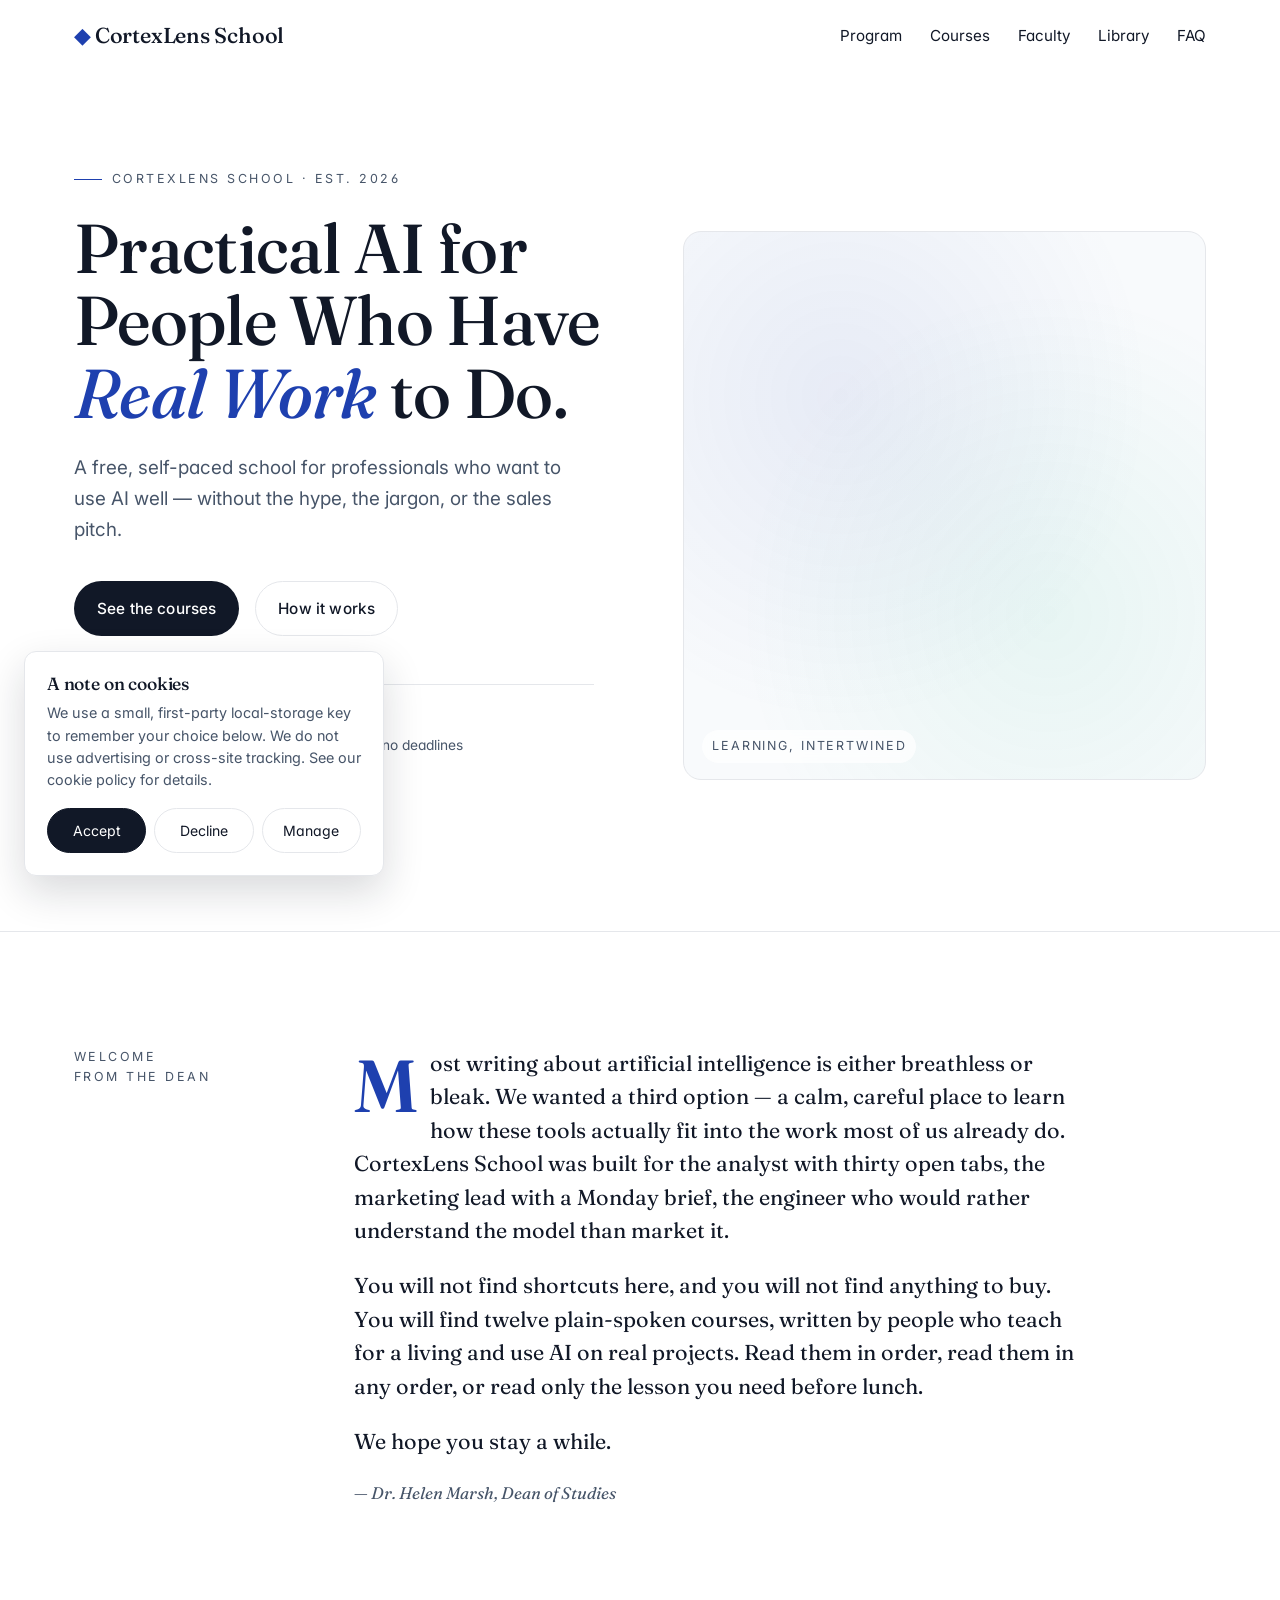
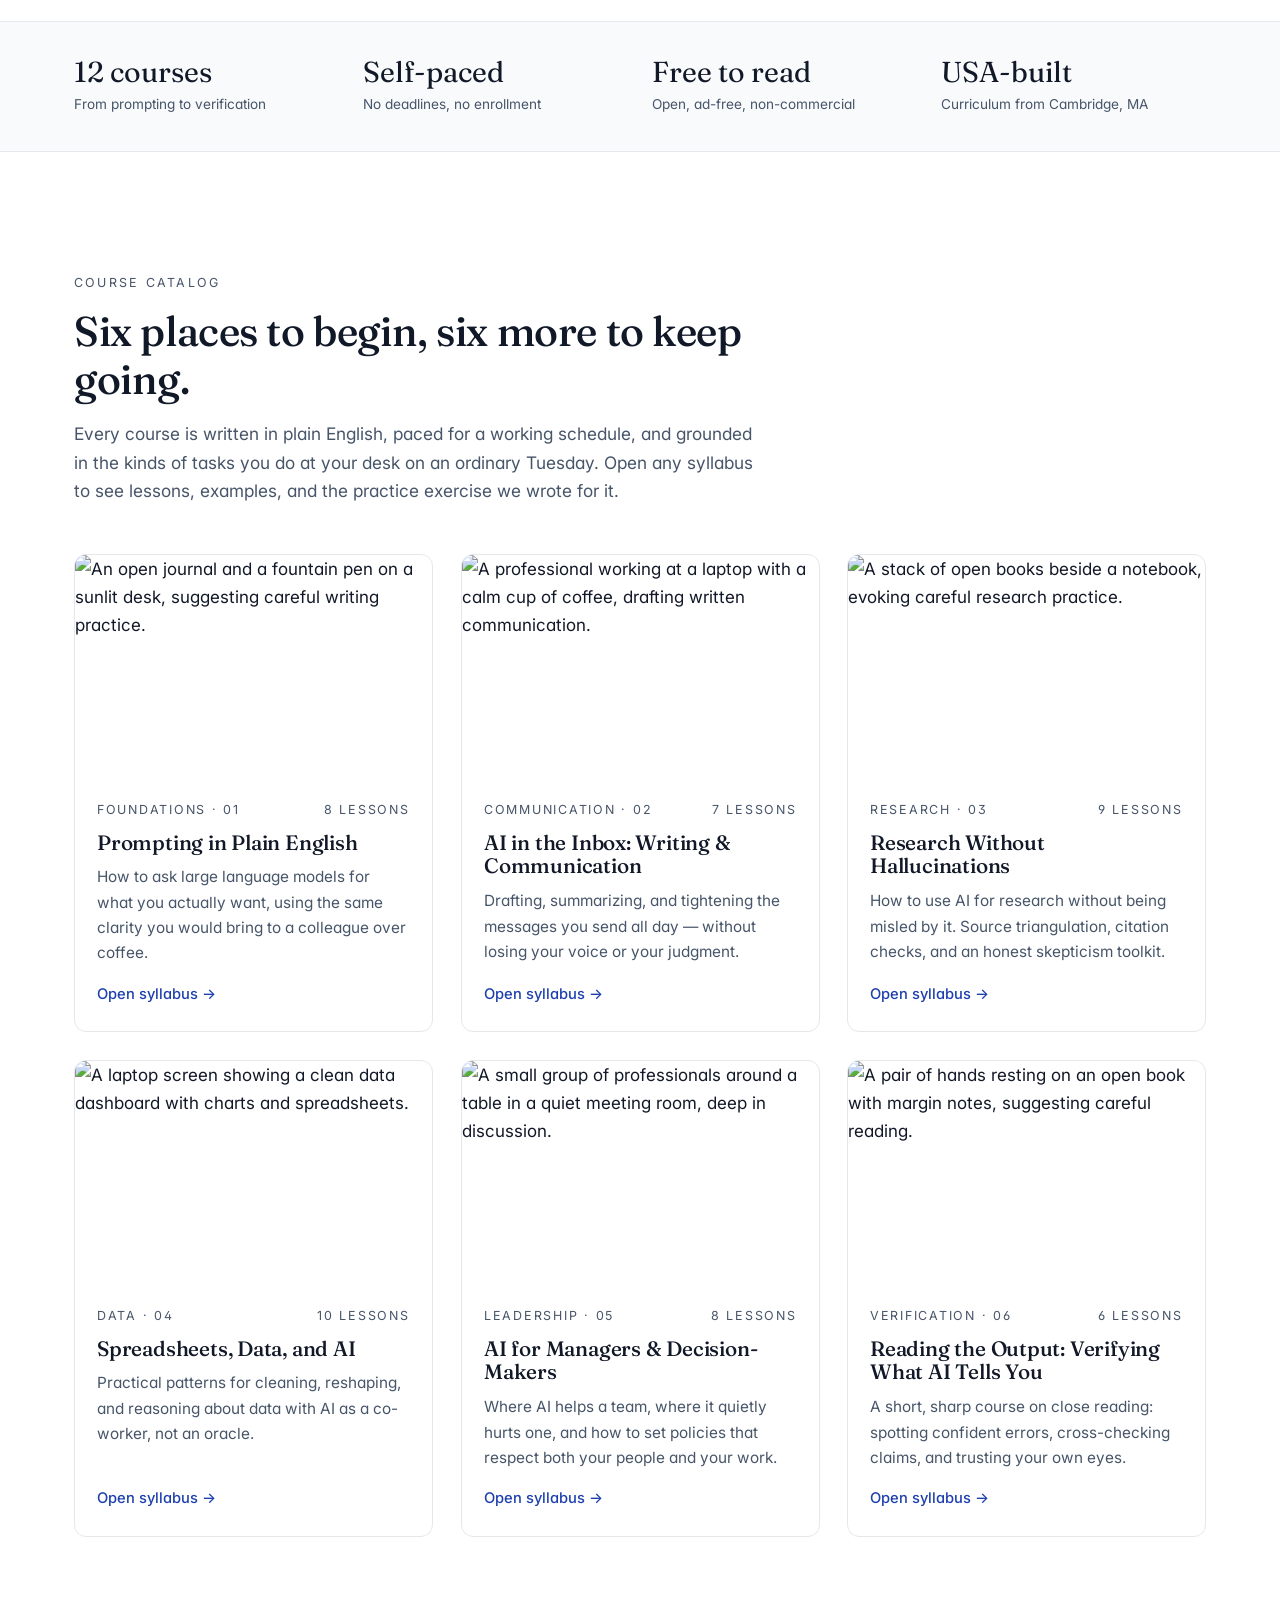
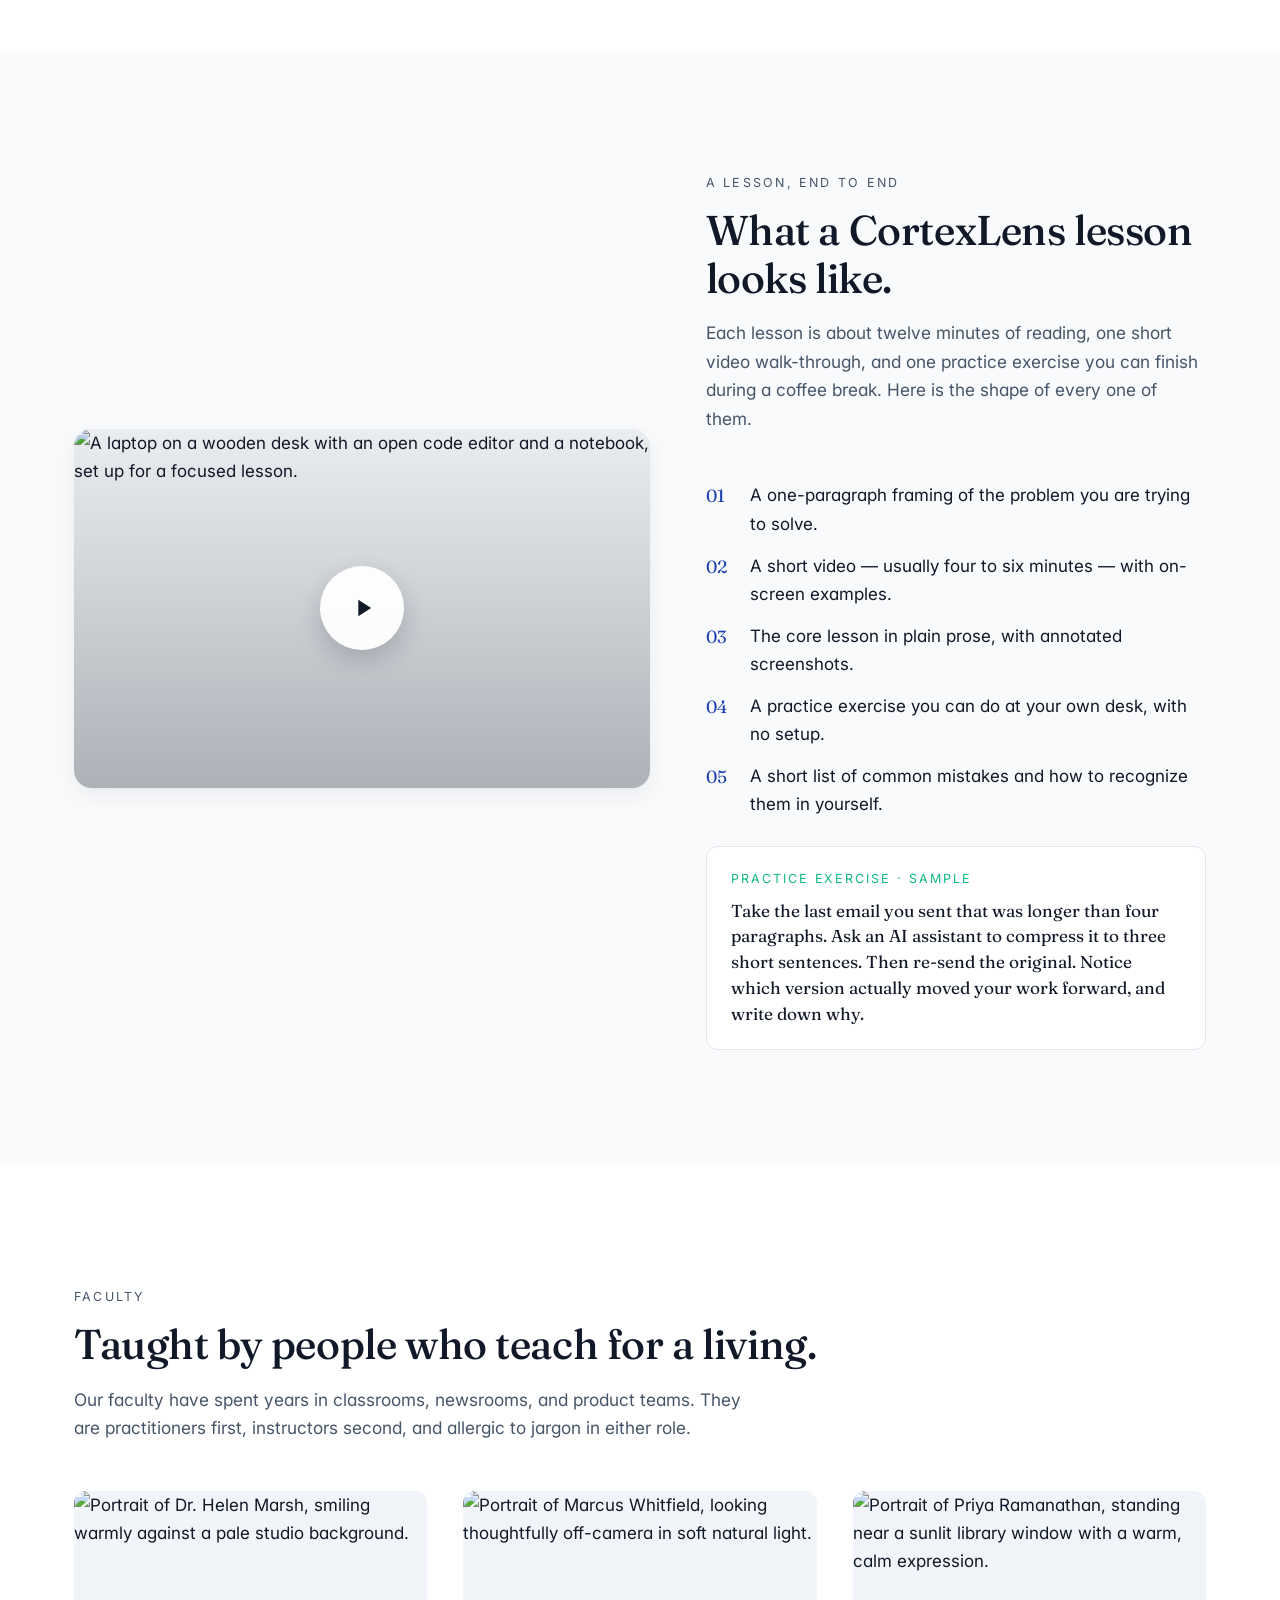
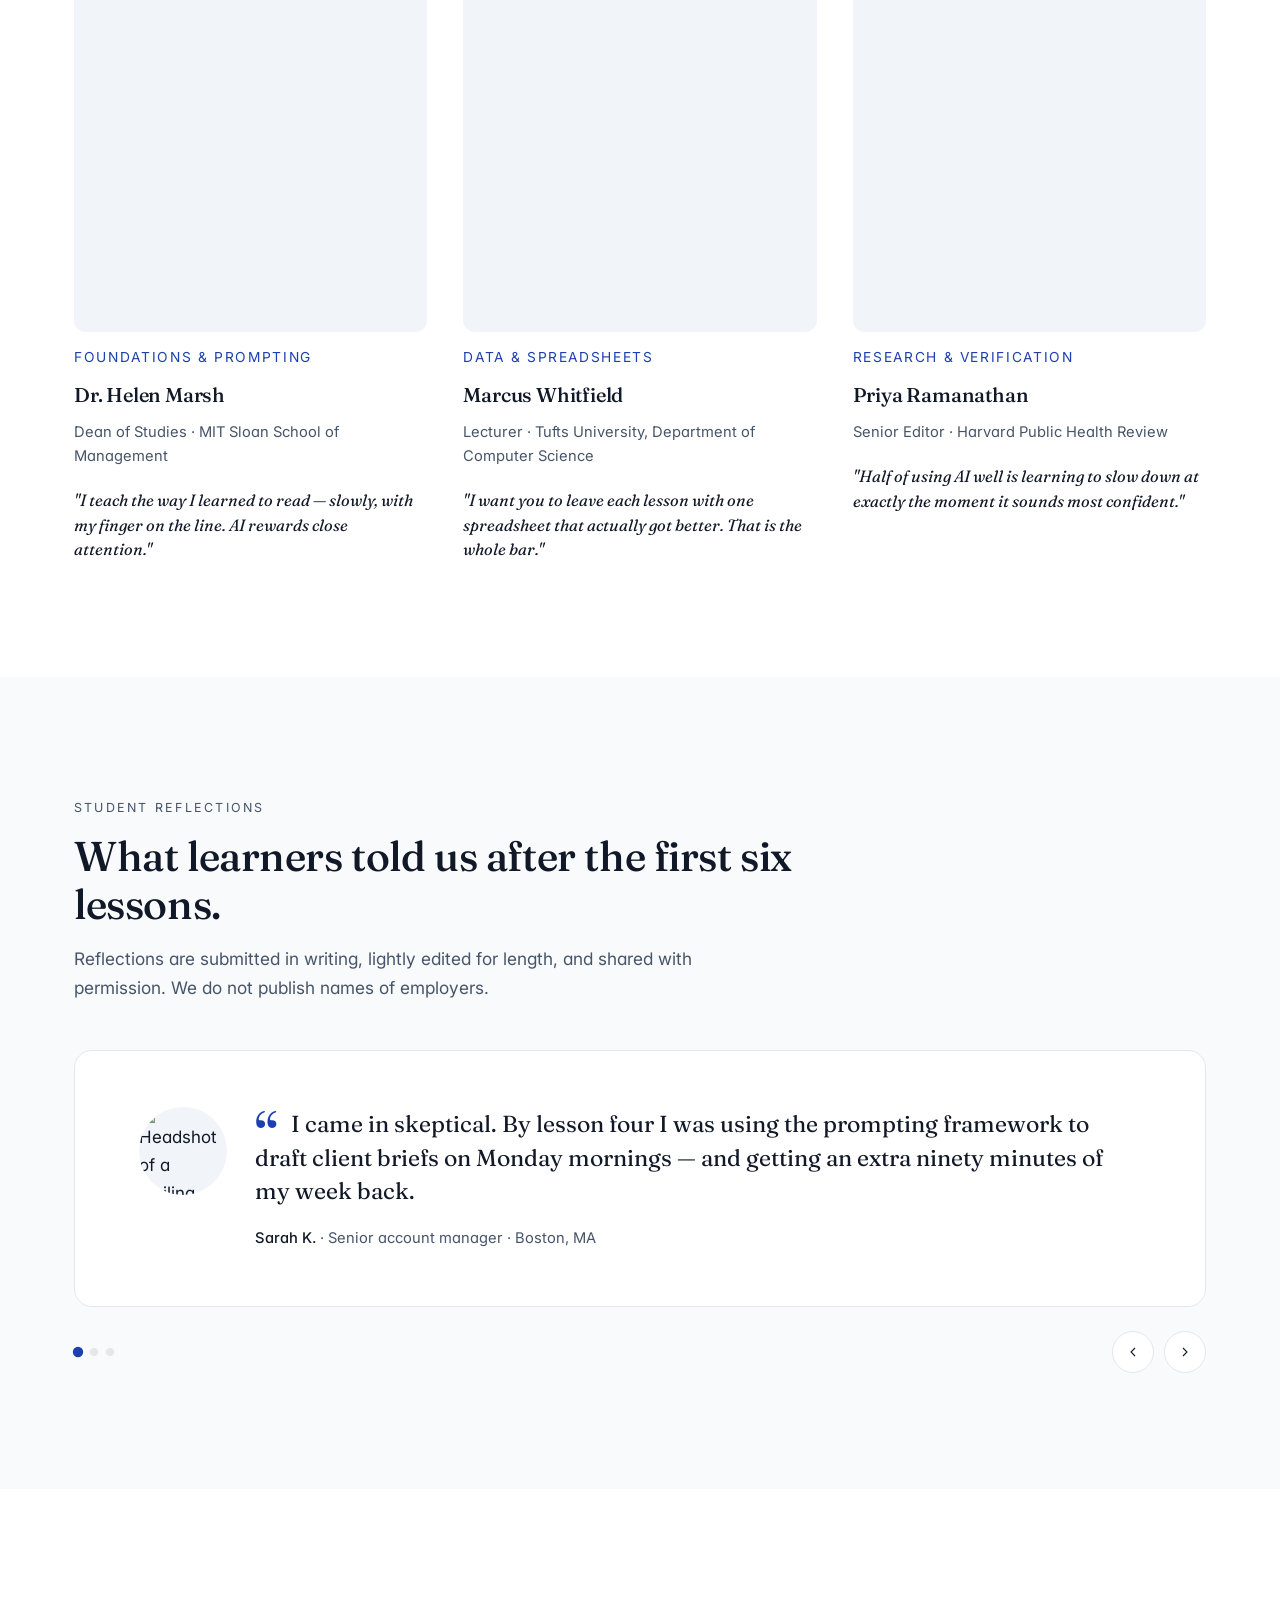
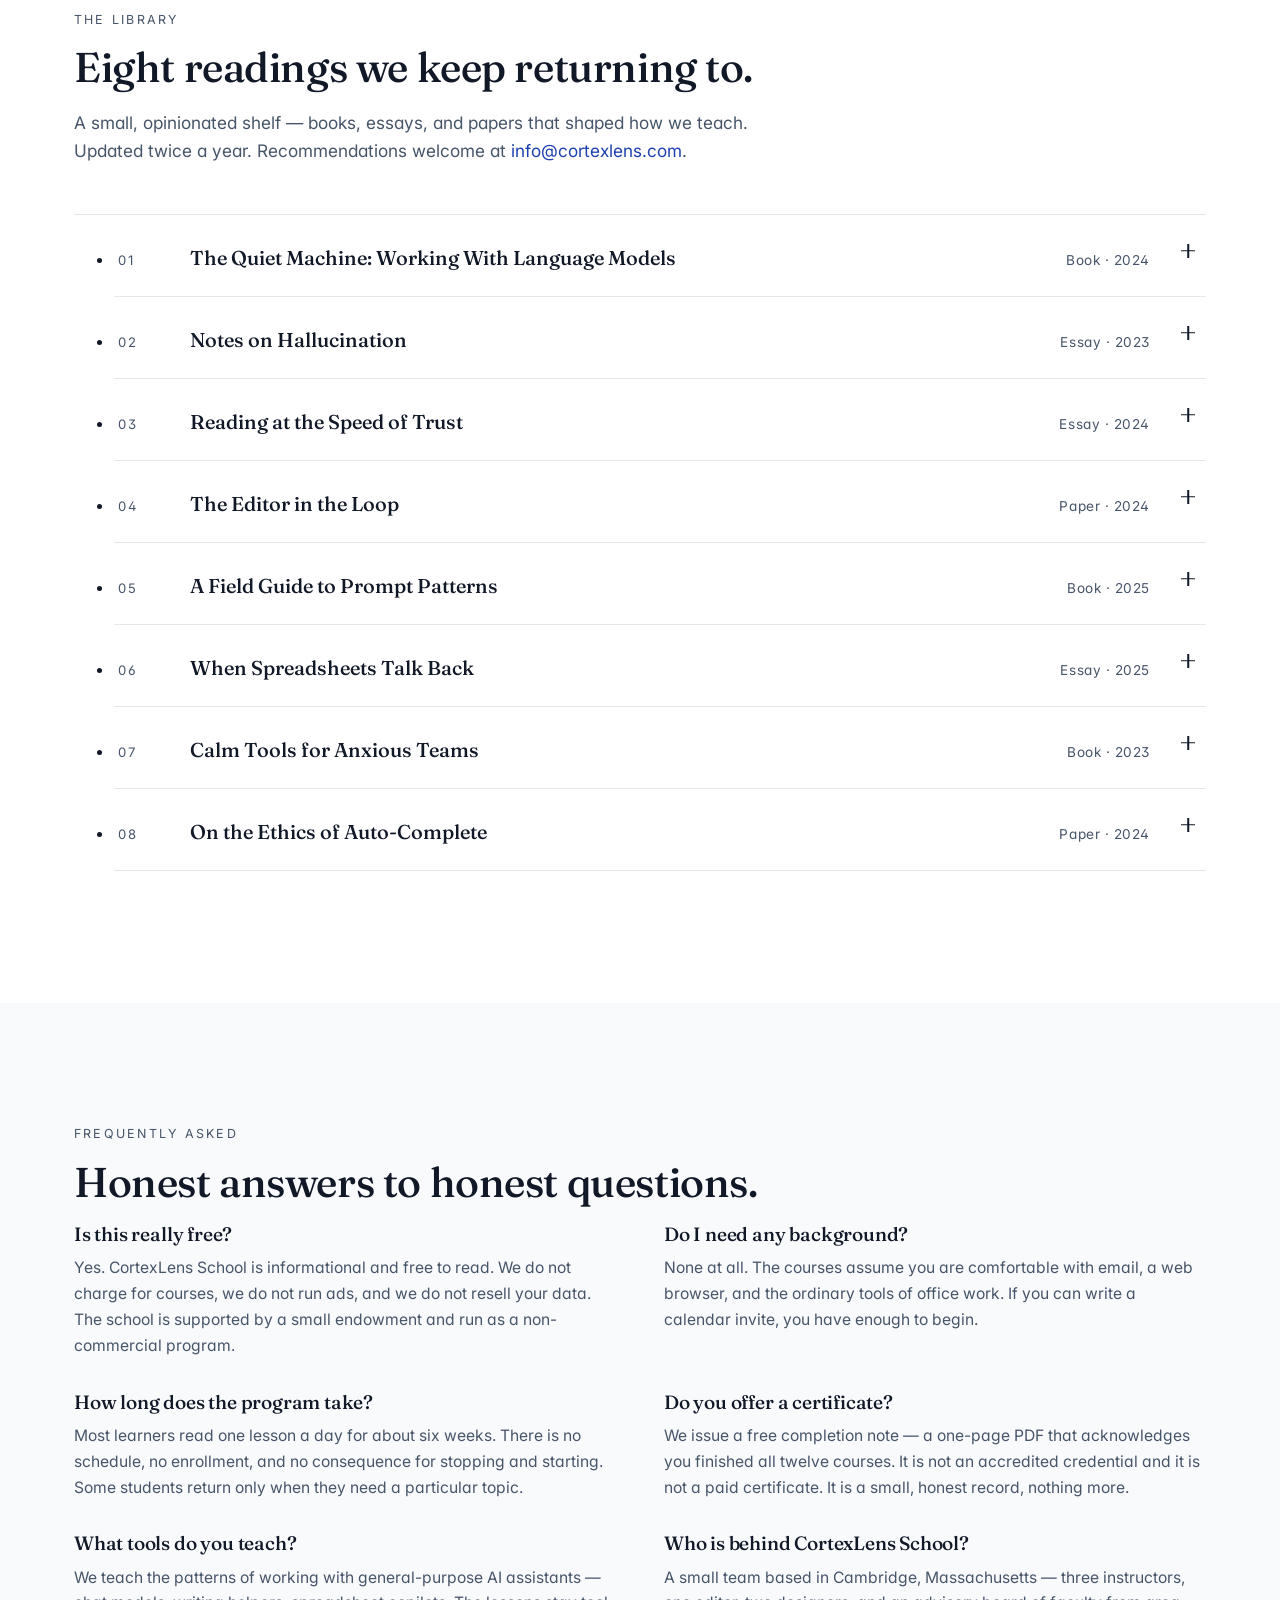
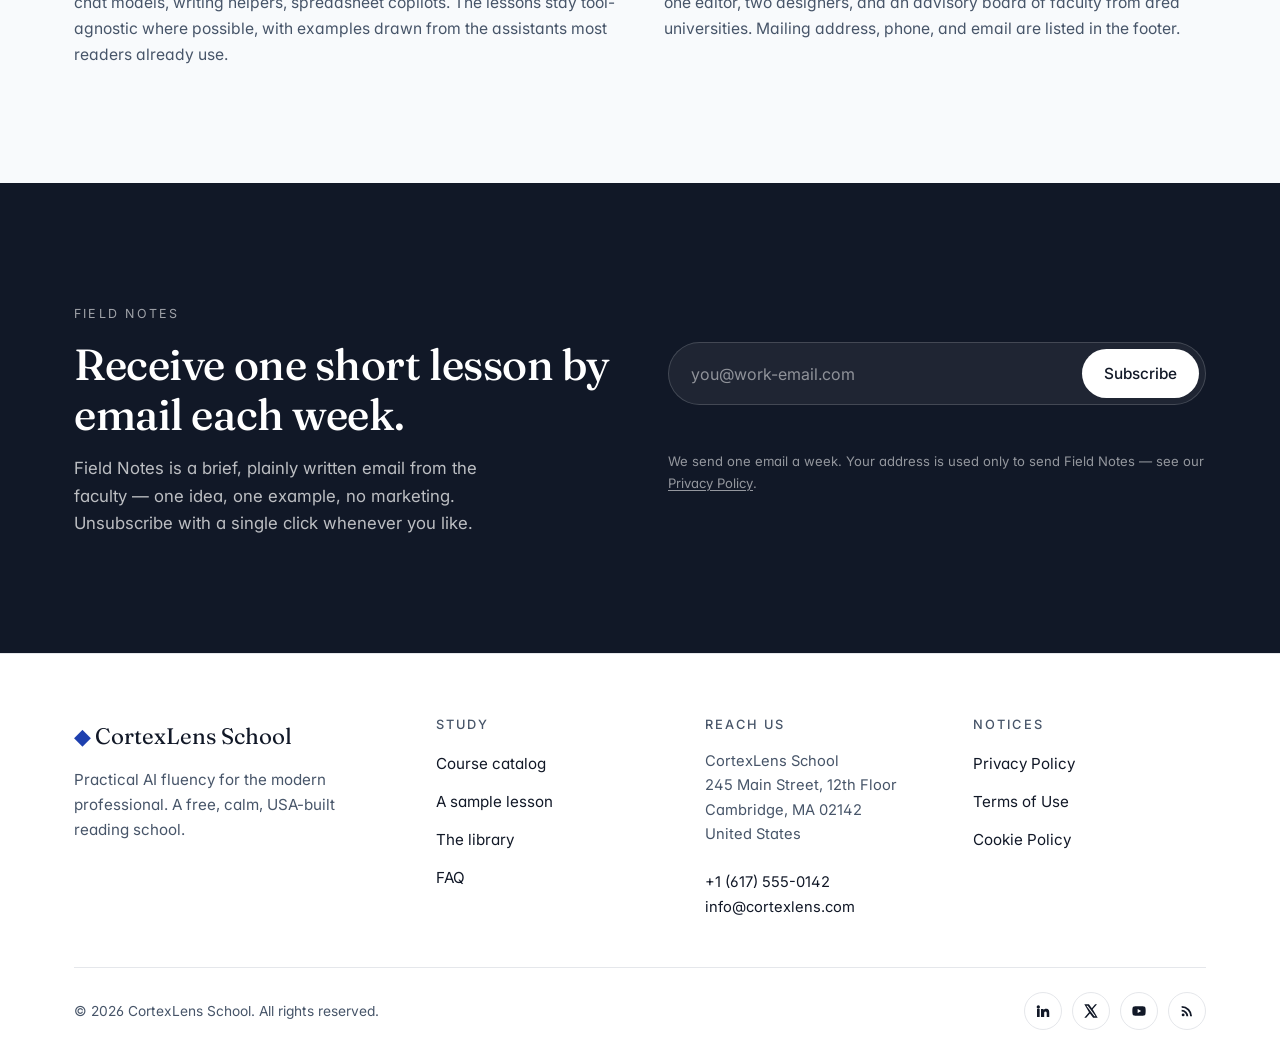
==== index.html @ 5357f7b4 "Add files via upload" ====
<!doctype html>
<html lang="en">
  <head>
    <meta charset="utf-8" />
    <meta name="viewport" content="width=device-width, initial-scale=1" />
    <meta name="theme-color" content="#ffffff" />

    <title>CortexLens School — Practical AI fluency for the modern professional</title>
    <meta
      name="description"
      content="CortexLens School is a free, self-paced learning program that teaches working professionals how to use AI in their day-to-day jobs. Twelve calm, structured courses built in the United States."
    />
    <meta name="author" content="CortexLens School" />

    <!-- Open Graph -->
    <meta property="og:type" content="website" />
    <meta property="og:title" content="CortexLens School" />
    <meta
      property="og:description"
      content="A free, self-paced school for professionals who want to use AI well."
    />
    <meta property="og:url" content="https://cortexlens.com" />

    <!-- Google Fonts -->
    <link rel="preconnect" href="https://fonts.googleapis.com" />
    <link rel="preconnect" href="https://fonts.gstatic.com" crossorigin />
    <link
      href="https://fonts.googleapis.com/css2?family=Fraunces:opsz,wght@9..144,400;9..144,500;9..144,600&family=Inter:wght@400;500;600&display=swap"
      rel="stylesheet"
    />

    <link rel="stylesheet" href="styles.css" />
  </head>
  <body>
    <!-- =====================================================
         HEADER
         ===================================================== -->
    <header class="site-header" role="banner">
      <div class="container site-header__inner">
        <a href="#top" class="site-header__brand" aria-label="CortexLens School — home">
          <span class="site-header__brand-mark">◆</span>CortexLens School
        </a>

        <button
          class="site-header__menu-toggle"
          type="button"
          aria-controls="primary-nav"
          aria-expanded="false"
          aria-label="Open menu"
        >
          <span></span>
        </button>

        <nav
          id="primary-nav"
          class="site-nav"
          aria-label="Primary"
        >
          <a class="site-nav__link" href="#program">Program</a>
          <a class="site-nav__link" href="#catalog">Courses</a>
          <a class="site-nav__link" href="#faculty">Faculty</a>
          <a class="site-nav__link" href="#library">Library</a>
          <a class="site-nav__link" href="#faq">FAQ</a>
        </nav>
      </div>
    </header>

    <main id="top">
      <!-- =====================================================
           1. HERO
           ===================================================== -->
      <section class="hero" aria-labelledby="hero-title">
        <div class="container hero__grid">
          <div class="hero__content reveal">
            <span class="hero__eyebrow">CortexLens School · Est. 2026</span>
            <h1 id="hero-title" class="hero__title">
              Practical AI for People Who Have
              <span class="hero__title-accent">Real Work</span> to Do.
            </h1>
            <p class="hero__subhead">
              A free, self-paced school for professionals who want to use AI well — without the hype, the jargon, or the sales pitch.
            </p>
            <div class="hero__actions">
              <a class="btn btn--primary" href="#catalog">See the courses</a>
              <a class="btn btn--ghost" href="#program">How it works</a>
            </div>
            <dl class="hero__meta">
              <div class="hero__meta-item">
                <dt class="visually-hidden">Courses</dt>
                <dd>
                  <span class="hero__meta-value">12</span>
                  Courses, plainly written
                </dd>
              </div>
              <div class="hero__meta-item">
                <dt class="visually-hidden">Pace</dt>
                <dd>
                  <span class="hero__meta-value">Self</span>
                  Paced, no deadlines
                </dd>
              </div>
              <div class="hero__meta-item">
                <dt class="visually-hidden">Cost</dt>
                <dd>
                  <span class="hero__meta-value">Free</span>
                  To read, always
                </dd>
              </div>
            </dl>
          </div>

          <div class="hero__canvas-wrap reveal">
            <div id="hero-helix" class="hero__canvas" aria-hidden="true">
              <span class="hero__canvas-caption">Learning, intertwined</span>
            </div>
          </div>
        </div>
      </section>

      <!-- =====================================================
           2. WELCOME FROM THE DEAN
           ===================================================== -->
      <section class="section welcome" id="welcome" aria-labelledby="welcome-title">
        <div class="container welcome__grid">
          <div class="welcome__label reveal">
            <h2 id="welcome-title" class="visually-hidden">Welcome from the Dean</h2>
            Welcome<br />from the Dean
          </div>
          <div class="welcome__body reveal">
            <p>
              Most writing about artificial intelligence is either breathless or
              bleak. We wanted a third option — a calm, careful place to learn
              how these tools actually fit into the work most of us already do.
              CortexLens School was built for the analyst with thirty open tabs,
              the marketing lead with a Monday brief, the engineer who would
              rather understand the model than market it.
            </p>
            <p>
              You will not find shortcuts here, and you will not find anything
              to buy. You will find twelve plain-spoken courses, written by
              people who teach for a living and use AI on real projects. Read
              them in order, read them in any order, or read only the lesson
              you need before lunch.
            </p>
            <p>
              We hope you stay a while.
            </p>
            <span class="welcome__signature">
              — Dr. Helen Marsh, Dean of Studies
            </span>
          </div>
        </div>
      </section>

      <!-- =====================================================
           3. PROGRAM AT A GLANCE
           ===================================================== -->
      <section class="glance" id="program" aria-label="The program at a glance">
        <div class="container glance__grid">
          <div class="glance__item reveal">
            <span class="glance__value">12 courses</span>
            <span class="glance__label">From prompting to verification</span>
          </div>
          <div class="glance__item reveal">
            <span class="glance__value">Self-paced</span>
            <span class="glance__label">No deadlines, no enrollment</span>
          </div>
          <div class="glance__item reveal">
            <span class="glance__value">Free to read</span>
            <span class="glance__label">Open, ad-free, non-commercial</span>
          </div>
          <div class="glance__item reveal">
            <span class="glance__value">USA-built</span>
            <span class="glance__label">Curriculum from Cambridge, MA</span>
          </div>
        </div>
      </section>

      <!-- =====================================================
           4. COURSE CATALOG
           ===================================================== -->
      <section class="section catalog" id="catalog" aria-labelledby="catalog-title">
        <div class="container">
          <span class="section__eyebrow reveal">Course Catalog</span>
          <h2 id="catalog-title" class="section__title reveal">
            Six places to begin, six more to keep going.
          </h2>
          <p class="section__lede reveal">
            Every course is written in plain English, paced for a working
            schedule, and grounded in the kinds of tasks you do at your desk on
            an ordinary Tuesday. Open any syllabus to see lessons, examples,
            and the practice exercise we wrote for it.
          </p>

          <div class="catalog__grid">
            <article class="course-card reveal">
              <div class="course-card__media">
                <img
                  class="course-card__img"
                  src="https://images.unsplash.com/photo-1455390582262-044cdead277a?w=1200&q=80&auto=format&fit=crop"
                  alt="An open journal and a fountain pen on a sunlit desk, suggesting careful writing practice."
                  loading="lazy"
                />
              </div>
              <div class="course-card__body">
                <div class="course-card__meta">
                  <span>Foundations · 01</span>
                  <span>8 lessons</span>
                </div>
                <h3 class="course-card__title">Prompting in Plain English</h3>
                <p class="course-card__desc">
                  How to ask large language models for what you actually want, using
                  the same clarity you would bring to a colleague over coffee.
                </p>
                <a class="course-card__link" href="#lesson" aria-label="Open syllabus for Prompting in Plain English">
                  Open syllabus &rarr;
                </a>
              </div>
            </article>

            <article class="course-card reveal">
              <div class="course-card__media">
                <img
                  class="course-card__img"
                  src="https://images.unsplash.com/photo-1486312338219-ce68d2c6f44d?w=1200&q=80&auto=format&fit=crop"
                  alt="A professional working at a laptop with a calm cup of coffee, drafting written communication."
                  loading="lazy"
                />
              </div>
              <div class="course-card__body">
                <div class="course-card__meta">
                  <span>Communication · 02</span>
                  <span>7 lessons</span>
                </div>
                <h3 class="course-card__title">AI in the Inbox: Writing &amp; Communication</h3>
                <p class="course-card__desc">
                  Drafting, summarizing, and tightening the messages you send all
                  day — without losing your voice or your judgment.
                </p>
                <a class="course-card__link" href="#lesson" aria-label="Open syllabus for AI in the Inbox">
                  Open syllabus &rarr;
                </a>
              </div>
            </article>

            <article class="course-card reveal">
              <div class="course-card__media">
                <img
                  class="course-card__img"
                  src="https://images.unsplash.com/photo-1507842217343-583bb7270b66?w=1200&q=80&auto=format&fit=crop"
                  alt="A stack of open books beside a notebook, evoking careful research practice."
                  loading="lazy"
                />
              </div>
              <div class="course-card__body">
                <div class="course-card__meta">
                  <span>Research · 03</span>
                  <span>9 lessons</span>
                </div>
                <h3 class="course-card__title">Research Without Hallucinations</h3>
                <p class="course-card__desc">
                  How to use AI for research without being misled by it. Source
                  triangulation, citation checks, and an honest skepticism toolkit.
                </p>
                <a class="course-card__link" href="#lesson" aria-label="Open syllabus for Research Without Hallucinations">
                  Open syllabus &rarr;
                </a>
              </div>
            </article>

            <article class="course-card reveal">
              <div class="course-card__media">
                <img
                  class="course-card__img"
                  src="https://images.unsplash.com/photo-1551288049-bebda4e38f71?w=1200&q=80&auto=format&fit=crop"
                  alt="A laptop screen showing a clean data dashboard with charts and spreadsheets."
                  loading="lazy"
                />
              </div>
              <div class="course-card__body">
                <div class="course-card__meta">
                  <span>Data · 04</span>
                  <span>10 lessons</span>
                </div>
                <h3 class="course-card__title">Spreadsheets, Data, and AI</h3>
                <p class="course-card__desc">
                  Practical patterns for cleaning, reshaping, and reasoning about
                  data with AI as a co-worker, not an oracle.
                </p>
                <a class="course-card__link" href="#lesson" aria-label="Open syllabus for Spreadsheets, Data, and AI">
                  Open syllabus &rarr;
                </a>
              </div>
            </article>

            <article class="course-card reveal">
              <div class="course-card__media">
                <img
                  class="course-card__img"
                  src="https://images.unsplash.com/photo-1521737711867-e3b97375f902?w=1200&q=80&auto=format&fit=crop"
                  alt="A small group of professionals around a table in a quiet meeting room, deep in discussion."
                  loading="lazy"
                />
              </div>
              <div class="course-card__body">
                <div class="course-card__meta">
                  <span>Leadership · 05</span>
                  <span>8 lessons</span>
                </div>
                <h3 class="course-card__title">AI for Managers &amp; Decision-Makers</h3>
                <p class="course-card__desc">
                  Where AI helps a team, where it quietly hurts one, and how to set
                  policies that respect both your people and your work.
                </p>
                <a class="course-card__link" href="#lesson" aria-label="Open syllabus for AI for Managers and Decision-Makers">
                  Open syllabus &rarr;
                </a>
              </div>
            </article>

            <article class="course-card reveal">
              <div class="course-card__media">
                <img
                  class="course-card__img"
                  src="https://images.unsplash.com/photo-1457369804613-52c61a468e7d?w=1200&q=80&auto=format&fit=crop"
                  alt="A pair of hands resting on an open book with margin notes, suggesting careful reading."
                  loading="lazy"
                />
              </div>
              <div class="course-card__body">
                <div class="course-card__meta">
                  <span>Verification · 06</span>
                  <span>6 lessons</span>
                </div>
                <h3 class="course-card__title">Reading the Output: Verifying What AI Tells You</h3>
                <p class="course-card__desc">
                  A short, sharp course on close reading: spotting confident
                  errors, cross-checking claims, and trusting your own eyes.
                </p>
                <a class="course-card__link" href="#lesson" aria-label="Open syllabus for Reading the Output">
                  Open syllabus &rarr;
                </a>
              </div>
            </article>
          </div>
        </div>
      </section>

      <!-- =====================================================
           5. WHAT A LESSON LOOKS LIKE
           ===================================================== -->
      <section class="section lesson" id="lesson" aria-labelledby="lesson-title">
        <div class="container lesson__grid">
          <div class="lesson__media reveal">
            <img
              src="https://images.unsplash.com/photo-1517694712202-14dd9538aa97?w=1200&q=80&auto=format&fit=crop"
              alt="A laptop on a wooden desk with an open code editor and a notebook, set up for a focused lesson."
              loading="lazy"
            />
            <div class="lesson__play" aria-hidden="true">
              <span class="lesson__play-btn">
                <svg viewBox="0 0 24 24" aria-hidden="true">
                  <path d="M8 5v14l11-7z" />
                </svg>
              </span>
            </div>
          </div>

          <div class="lesson__body reveal">
            <span class="section__eyebrow">A lesson, end to end</span>
            <h2 id="lesson-title" class="section__title">
              What a CortexLens lesson looks like.
            </h2>
            <p class="section__lede">
              Each lesson is about twelve minutes of reading, one short video
              walk-through, and one practice exercise you can finish during a
              coffee break. Here is the shape of every one of them.
            </p>

            <ol class="lesson__outline">
              <li>A one-paragraph framing of the problem you are trying to solve.</li>
              <li>A short video — usually four to six minutes — with on-screen examples.</li>
              <li>The core lesson in plain prose, with annotated screenshots.</li>
              <li>A practice exercise you can do at your own desk, with no setup.</li>
              <li>A short list of common mistakes and how to recognize them in yourself.</li>
            </ol>

            <div class="lesson__exercise">
              <span class="lesson__exercise-label">Practice exercise · sample</span>
              <p class="lesson__exercise-text">
                Take the last email you sent that was longer than four
                paragraphs. Ask an AI assistant to compress it to three short
                sentences. Then re-send the original. Notice which version
                actually moved your work forward, and write down why.
              </p>
            </div>
          </div>
        </div>
      </section>

      <!-- =====================================================
           6. FACULTY
           ===================================================== -->
      <section class="section faculty" id="faculty" aria-labelledby="faculty-title">
        <div class="container">
          <span class="section__eyebrow reveal">Faculty</span>
          <h2 id="faculty-title" class="section__title reveal">
            Taught by people who teach for a living.
          </h2>
          <p class="section__lede reveal">
            Our faculty have spent years in classrooms, newsrooms, and product
            teams. They are practitioners first, instructors second, and
            allergic to jargon in either role.
          </p>

          <div class="faculty__grid">
            <article class="faculty-card reveal">
              <div class="faculty-card__portrait">
                <img
                  src="https://images.unsplash.com/photo-1573497019940-1c28c88b4f3e?w=900&q=80&auto=format&fit=crop"
                  alt="Portrait of Dr. Helen Marsh, smiling warmly against a pale studio background."
                  loading="lazy"
                />
              </div>
              <p class="faculty-card__focus">Foundations &amp; Prompting</p>
              <h3 class="faculty-card__name">Dr. Helen Marsh</h3>
              <p class="faculty-card__role">Dean of Studies · MIT Sloan School of Management</p>
              <p class="faculty-card__note">
                "I teach the way I learned to read — slowly, with my finger on
                the line. AI rewards close attention."
              </p>
            </article>

            <article class="faculty-card reveal">
              <div class="faculty-card__portrait">
                <img
                  src="https://images.unsplash.com/photo-1507003211169-0a1dd7228f2d?w=900&q=80&auto=format&fit=crop"
                  alt="Portrait of Marcus Whitfield, looking thoughtfully off-camera in soft natural light."
                  loading="lazy"
                />
              </div>
              <p class="faculty-card__focus">Data &amp; Spreadsheets</p>
              <h3 class="faculty-card__name">Marcus Whitfield</h3>
              <p class="faculty-card__role">Lecturer · Tufts University, Department of Computer Science</p>
              <p class="faculty-card__note">
                "I want you to leave each lesson with one spreadsheet that
                actually got better. That is the whole bar."
              </p>
            </article>

            <article class="faculty-card reveal">
              <div class="faculty-card__portrait">
                <img
                  src="https://images.unsplash.com/photo-1580489944761-15a19d654956?w=900&q=80&auto=format&fit=crop"
                  alt="Portrait of Priya Ramanathan, standing near a sunlit library window with a warm, calm expression."
                  loading="lazy"
                />
              </div>
              <p class="faculty-card__focus">Research &amp; Verification</p>
              <h3 class="faculty-card__name">Priya Ramanathan</h3>
              <p class="faculty-card__role">Senior Editor · Harvard Public Health Review</p>
              <p class="faculty-card__note">
                "Half of using AI well is learning to slow down at exactly the
                moment it sounds most confident."
              </p>
            </article>
          </div>
        </div>
      </section>

      <!-- =====================================================
           7. STUDENT REFLECTIONS
           ===================================================== -->
      <section class="section reflections" id="reflections" aria-labelledby="reflections-title">
        <div class="container">
          <span class="section__eyebrow reveal">Student Reflections</span>
          <h2 id="reflections-title" class="section__title reveal">
            What learners told us after the first six lessons.
          </h2>
          <p class="section__lede reveal">
            Reflections are submitted in writing, lightly edited for length, and
            shared with permission. We do not publish names of employers.
          </p>

          <div class="reflections__viewport reveal" role="region" aria-roledescription="carousel" aria-label="Student reflections">
            <div class="reflections__track">
              <article class="reflections__slide">
                <div class="reflections__avatar">
                  <img
                    src="https://images.unsplash.com/photo-1544005313-94ddf0286df2?w=600&q=80&auto=format&fit=crop"
                    alt="Headshot of a smiling woman with short dark hair against a soft cream background."
                    loading="lazy"
                  />
                </div>
                <div>
                  <p class="reflections__quote">
                    I came in skeptical. By lesson four I was using the
                    prompting framework to draft client briefs on Monday
                    mornings — and getting an extra ninety minutes of my week
                    back.
                  </p>
                  <p class="reflections__attribution">
                    <span class="reflections__name">Sarah K.</span> · Senior account manager · Boston, MA
                  </p>
                </div>
              </article>

              <article class="reflections__slide">
                <div class="reflections__avatar">
                  <img
                    src="https://images.unsplash.com/photo-1492562080023-ab3db95bfbce?w=600&q=80&auto=format&fit=crop"
                    alt="Headshot of a bearded man in a button-down shirt, photographed in warm window light."
                    loading="lazy"
                  />
                </div>
                <div>
                  <p class="reflections__quote">
                    The verification course is the one I send to every analyst
                    on my team. It quietly fixed a habit I did not know I had,
                    which was trusting fluent answers.
                  </p>
                  <p class="reflections__attribution">
                    <span class="reflections__name">Daniel R.</span> · Operations lead · Austin, TX
                  </p>
                </div>
              </article>

              <article class="reflections__slide">
                <div class="reflections__avatar">
                  <img
                    src="https://images.unsplash.com/photo-1438761681033-6461ffad8d80?w=600&q=80&auto=format&fit=crop"
                    alt="Headshot of a woman with long hair smiling softly, photographed against a blurred outdoor background."
                    loading="lazy"
                  />
                </div>
                <div>
                  <p class="reflections__quote">
                    I am a writer. I expected to feel defensive. Instead I
                    learned a small set of moves that make the first draft
                    faster without making it sound like a machine wrote it.
                  </p>
                  <p class="reflections__attribution">
                    <span class="reflections__name">Lena M.</span> · Freelance journalist · Brooklyn, NY
                  </p>
                </div>
              </article>
            </div>
          </div>

          <div class="reflections__controls reveal">
            <div class="reflections__dots" aria-label="Slide indicators"></div>
            <div class="reflections__arrows">
              <button
                class="reflections__arrow reflections__arrow--prev"
                type="button"
                aria-label="Previous reflection"
              >
                <svg viewBox="0 0 24 24" fill="none" stroke="currentColor" stroke-width="1.6"><path d="M15 6l-6 6 6 6"/></svg>
              </button>
              <button
                class="reflections__arrow reflections__arrow--next"
                type="button"
                aria-label="Next reflection"
              >
                <svg viewBox="0 0 24 24" fill="none" stroke="currentColor" stroke-width="1.6"><path d="M9 6l6 6-6 6"/></svg>
              </button>
            </div>
          </div>
        </div>
      </section>

      <!-- =====================================================
           8. LIBRARY
           ===================================================== -->
      <section class="section library" id="library" aria-labelledby="library-title">
        <div class="container">
          <span class="section__eyebrow reveal">The Library</span>
          <h2 id="library-title" class="section__title reveal">
            Eight readings we keep returning to.
          </h2>
          <p class="section__lede reveal">
            A small, opinionated shelf — books, essays, and papers that shaped
            how we teach. Updated twice a year. Recommendations welcome at
            <a href="mailto:info@cortexlens.com">info@cortexlens.com</a>.
          </p>

          <ul class="library__list reveal" role="list">
            <li class="library-item">
              <button class="library-item__trigger" type="button" aria-expanded="false">
                <span class="library-item__index">01</span>
                <span class="library-item__title">The Quiet Machine: Working With Language Models</span>
                <span class="library-item__meta">Book · 2024</span>
                <span class="library-item__toggle" aria-hidden="true"></span>
              </button>
              <div class="library-item__panel">
                <p class="library-item__summary">
                  A patient, technically honest book about why models behave the
                  way they do. It is the closest thing we have to a textbook for
                  non-engineers, and we assign two chapters in our first course.
                </p>
              </div>
            </li>

            <li class="library-item">
              <button class="library-item__trigger" type="button" aria-expanded="false">
                <span class="library-item__index">02</span>
                <span class="library-item__title">Notes on Hallucination</span>
                <span class="library-item__meta">Essay · 2023</span>
                <span class="library-item__toggle" aria-hidden="true"></span>
              </button>
              <div class="library-item__panel">
                <p class="library-item__summary">
                  A short, precise essay on why language models confabulate, written
                  by a researcher who has spent a decade studying the problem. We
                  return to it whenever someone asks "can I trust this answer?"
                </p>
              </div>
            </li>

            <li class="library-item">
              <button class="library-item__trigger" type="button" aria-expanded="false">
                <span class="library-item__index">03</span>
                <span class="library-item__title">Reading at the Speed of Trust</span>
                <span class="library-item__meta">Essay · 2024</span>
                <span class="library-item__toggle" aria-hidden="true"></span>
              </button>
              <div class="library-item__panel">
                <p class="library-item__summary">
                  An argument for slowing down with AI output rather than speeding
                  up. Quietly the most influential piece in our verification
                  curriculum, and the one most students email us about.
                </p>
              </div>
            </li>

            <li class="library-item">
              <button class="library-item__trigger" type="button" aria-expanded="false">
                <span class="library-item__index">04</span>
                <span class="library-item__title">The Editor in the Loop</span>
                <span class="library-item__meta">Paper · 2024</span>
                <span class="library-item__toggle" aria-hidden="true"></span>
              </button>
              <div class="library-item__panel">
                <p class="library-item__summary">
                  A peer-reviewed study of how professional editors use AI to
                  draft and revise. The methodology section alone is worth the
                  read for anyone designing an AI policy at work.
                </p>
              </div>
            </li>

            <li class="library-item">
              <button class="library-item__trigger" type="button" aria-expanded="false">
                <span class="library-item__index">05</span>
                <span class="library-item__title">A Field Guide to Prompt Patterns</span>
                <span class="library-item__meta">Book · 2025</span>
                <span class="library-item__toggle" aria-hidden="true"></span>
              </button>
              <div class="library-item__panel">
                <p class="library-item__summary">
                  A practical, almost cookbook-like collection of prompting
                  patterns, grouped by task rather than tool. We assign chapters
                  three and seven in the foundations course.
                </p>
              </div>
            </li>

            <li class="library-item">
              <button class="library-item__trigger" type="button" aria-expanded="false">
                <span class="library-item__index">06</span>
                <span class="library-item__title">When Spreadsheets Talk Back</span>
                <span class="library-item__meta">Essay · 2025</span>
                <span class="library-item__toggle" aria-hidden="true"></span>
              </button>
              <div class="library-item__panel">
                <p class="library-item__summary">
                  A careful, slightly funny essay on the new generation of
                  spreadsheet-AI interfaces and what they get wrong. Required
                  reading for our data course before students touch a tool.
                </p>
              </div>
            </li>

            <li class="library-item">
              <button class="library-item__trigger" type="button" aria-expanded="false">
                <span class="library-item__index">07</span>
                <span class="library-item__title">Calm Tools for Anxious Teams</span>
                <span class="library-item__meta">Book · 2023</span>
                <span class="library-item__toggle" aria-hidden="true"></span>
              </button>
              <div class="library-item__panel">
                <p class="library-item__summary">
                  Not strictly about AI, but the best book we know on the
                  emotional weather of adopting new software inside a team.
                  Managers in our program reach for it constantly.
                </p>
              </div>
            </li>

            <li class="library-item">
              <button class="library-item__trigger" type="button" aria-expanded="false">
                <span class="library-item__index">08</span>
                <span class="library-item__title">On the Ethics of Auto-Complete</span>
                <span class="library-item__meta">Paper · 2024</span>
                <span class="library-item__toggle" aria-hidden="true"></span>
              </button>
              <div class="library-item__panel">
                <p class="library-item__summary">
                  A clear-headed paper on authorship, consent, and credit when
                  AI assists with writing. It frames the conversations we have
                  in the last lesson of the communications course.
                </p>
              </div>
            </li>
          </ul>
        </div>
      </section>

      <!-- =====================================================
           9. FAQ
           ===================================================== -->
      <section class="section faq section--cream" id="faq" aria-labelledby="faq-title">
        <div class="container">
          <span class="section__eyebrow reveal">Frequently Asked</span>
          <h2 id="faq-title" class="section__title reveal">
            Honest answers to honest questions.
          </h2>

          <div class="faq__grid">
            <div class="faq-item reveal">
              <h3 class="faq-item__q">Is this really free?</h3>
              <p class="faq-item__a">
                Yes. CortexLens School is informational and free to read. We
                do not charge for courses, we do not run ads, and we do not
                resell your data. The school is supported by a small endowment
                and run as a non-commercial program.
              </p>
            </div>

            <div class="faq-item reveal">
              <h3 class="faq-item__q">Do I need any background?</h3>
              <p class="faq-item__a">
                None at all. The courses assume you are comfortable with email,
                a web browser, and the ordinary tools of office work. If you
                can write a calendar invite, you have enough to begin.
              </p>
            </div>

            <div class="faq-item reveal">
              <h3 class="faq-item__q">How long does the program take?</h3>
              <p class="faq-item__a">
                Most learners read one lesson a day for about six weeks. There
                is no schedule, no enrollment, and no consequence for stopping
                and starting. Some students return only when they need a
                particular topic.
              </p>
            </div>

            <div class="faq-item reveal">
              <h3 class="faq-item__q">Do you offer a certificate?</h3>
              <p class="faq-item__a">
                We issue a free completion note — a one-page PDF that
                acknowledges you finished all twelve courses. It is not an
                accredited credential and it is not a paid certificate. It is a
                small, honest record, nothing more.
              </p>
            </div>

            <div class="faq-item reveal">
              <h3 class="faq-item__q">What tools do you teach?</h3>
              <p class="faq-item__a">
                We teach the patterns of working with general-purpose AI
                assistants — chat models, writing helpers, spreadsheet
                copilots. The lessons stay tool-agnostic where possible, with
                examples drawn from the assistants most readers already use.
              </p>
            </div>

            <div class="faq-item reveal">
              <h3 class="faq-item__q">Who is behind CortexLens School?</h3>
              <p class="faq-item__a">
                A small team based in Cambridge, Massachusetts — three
                instructors, one editor, two designers, and an advisory board
                of faculty from area universities. Mailing address, phone, and
                email are listed in the footer.
              </p>
            </div>
          </div>
        </div>
      </section>

      <!-- =====================================================
           10. NEWSLETTER
           ===================================================== -->
      <section class="section newsletter" id="newsletter" aria-labelledby="newsletter-title">
        <div class="container newsletter__grid">
          <div class="reveal">
            <span class="section__eyebrow section__eyebrow--inverse">Field Notes</span>
            <h2 id="newsletter-title" class="newsletter__title">
              Receive one short lesson by email each week.
            </h2>
            <p class="newsletter__lede">
              Field Notes is a brief, plainly written email from the faculty —
              one idea, one example, no marketing. Unsubscribe with a single
              click whenever you like.
            </p>
          </div>

          <form class="newsletter__form reveal" novalidate>
            <label class="visually-hidden" for="newsletter-email">Email address</label>
            <div class="newsletter__row">
              <input
                id="newsletter-email"
                class="newsletter__input"
                type="email"
                inputmode="email"
                autocomplete="email"
                placeholder="you@work-email.com"
                required
              />
              <button class="newsletter__submit" type="submit">Subscribe</button>
            </div>
            <p class="newsletter__message" role="status" aria-live="polite"></p>
            <p class="newsletter__note">
              We send one email a week. Your address is used only to send Field
              Notes — see our <button type="button" class="newsletter__link" data-modal-open="modal-privacy">Privacy Policy</button>.
            </p>
          </form>
        </div>
      </section>
    </main>

    <!-- =====================================================
         FOOTER
         ===================================================== -->
    <footer class="site-footer" role="contentinfo">
      <div class="container">
        <div class="site-footer__grid">
          <div>
            <p class="site-footer__brand">
              <span class="site-header__brand-mark">◆</span>CortexLens School
            </p>
            <p class="site-footer__tagline">
              Practical AI fluency for the modern professional. A free, calm,
              USA-built reading school.
            </p>
          </div>

          <div>
            <h4 class="site-footer__heading">Study</h4>
            <ul class="site-footer__list">
              <li><a href="#catalog">Course catalog</a></li>
              <li><a href="#lesson">A sample lesson</a></li>
              <li><a href="#library">The library</a></li>
              <li><a href="#faq">FAQ</a></li>
            </ul>
          </div>

          <div>
            <h4 class="site-footer__heading">Reach Us</h4>
            <address class="site-footer__contact">
              CortexLens School<br />
              245 Main Street, 12th Floor<br />
              Cambridge, MA 02142<br />
              United States<br /><br />
              <a href="tel:+16175550142">+1 (617) 555-0142</a><br />
              <a href="mailto:info@cortexlens.com">info@cortexlens.com</a>
            </address>
          </div>

          <div>
            <h4 class="site-footer__heading">Notices</h4>
            <ul class="site-footer__list">
              <li><button type="button" data-modal-open="modal-privacy">Privacy Policy</button></li>
              <li><button type="button" data-modal-open="modal-terms">Terms of Use</button></li>
              <li><button type="button" data-modal-open="modal-cookies">Cookie Policy</button></li>
            </ul>
          </div>
        </div>

        <div class="site-footer__bottom">
          <p class="site-footer__copy">
            © <span class="site-footer__year">2026</span> CortexLens School. All rights reserved.
          </p>
          <div class="site-footer__social" aria-label="Social links">
            <a class="site-footer__social-link" href="#" aria-label="LinkedIn">
              <svg viewBox="0 0 24 24" fill="currentColor" aria-hidden="true"><path d="M4.98 3.5a2.5 2.5 0 1 1 0 5.001 2.5 2.5 0 0 1 0-5.001zM3 9h4v12H3V9zm6 0h3.8v1.7h.05c.53-.96 1.83-1.97 3.77-1.97 4.04 0 4.78 2.65 4.78 6.1V21H17.6v-5.34c0-1.27-.02-2.91-1.78-2.91-1.78 0-2.05 1.39-2.05 2.82V21H9V9z"/></svg>
            </a>
            <a class="site-footer__social-link" href="#" aria-label="X (formerly Twitter)">
              <svg viewBox="0 0 24 24" fill="currentColor" aria-hidden="true"><path d="M18.244 2H21l-6.52 7.46L22 22h-6.828l-4.78-6.252L4.8 22H2l7.02-8.03L2 2h6.914l4.32 5.71L18.244 2zm-1.196 18h1.84L7.05 4H5.097L17.048 20z"/></svg>
            </a>
            <a class="site-footer__social-link" href="#" aria-label="YouTube">
              <svg viewBox="0 0 24 24" fill="currentColor" aria-hidden="true"><path d="M21.6 7.2a2.5 2.5 0 0 0-1.76-1.77C18.2 5 12 5 12 5s-6.2 0-7.84.43A2.5 2.5 0 0 0 2.4 7.2 26.1 26.1 0 0 0 2 12a26.1 26.1 0 0 0 .4 4.8 2.5 2.5 0 0 0 1.76 1.77C5.8 19 12 19 12 19s6.2 0 7.84-.43a2.5 2.5 0 0 0 1.76-1.77c.27-1.58.4-3.18.4-4.8a26.1 26.1 0 0 0-.4-4.8zM10 15V9l5.2 3L10 15z"/></svg>
            </a>
            <a class="site-footer__social-link" href="#" aria-label="RSS feed">
              <svg viewBox="0 0 24 24" fill="currentColor" aria-hidden="true"><path d="M6.18 15.64a2.18 2.18 0 1 1 0 4.36 2.18 2.18 0 0 1 0-4.36zM4 4.44A15.56 15.56 0 0 1 19.56 20h-2.83A12.73 12.73 0 0 0 4 7.27V4.44zM4 10.1A9.9 9.9 0 0 1 13.9 20h-2.83A7.07 7.07 0 0 0 4 12.93V10.1z"/></svg>
            </a>
          </div>
        </div>
      </div>
    </footer>

    <!-- =====================================================
         MODALS
         ===================================================== -->
    <div
      class="modal modal--privacy"
      id="modal-privacy"
      role="dialog"
      aria-modal="true"
      aria-labelledby="modal-privacy-title"
      aria-hidden="true"
    >
      <div class="modal__backdrop" data-modal-close></div>
      <div class="modal__dialog">
        <header class="modal__header">
          <h2 class="modal__title" id="modal-privacy-title">Privacy Policy</h2>
          <button class="modal__close" type="button" aria-label="Close Privacy Policy" data-modal-close>×</button>
        </header>
        <div class="modal__body">
          <p><strong>Effective date: January 1, 2026.</strong></p>

          <p>
            CortexLens School ("CortexLens," "we," "our," or "us") operates the
            website located at <a href="https://cortexlens.com">cortexlens.com</a>
            (the "Site") as a free, informational learning program for working
            professionals in the United States. This Privacy Policy explains
            what information we collect when you visit the Site, how we use
            that information, and the rights you have over it. By using the
            Site, you agree to the practices described below. If you do not
            agree, please discontinue use of the Site.
          </p>

          <h3>Information we collect</h3>
          <p>
            We collect only the information necessary to operate the Site and
            to deliver the optional Field Notes newsletter. When you subscribe
            to the newsletter, we collect the email address you submit. When
            you visit the Site, our servers automatically receive standard log
            information that any web server receives, including your IP
            address, browser type, referring page, and the time of your visit.
            We use a limited set of first-party cookies and local storage keys
            to remember your cookie consent preference and to deliver the Site
            efficiently. We do not knowingly collect information from children
            under thirteen years of age.
          </p>

          <h3>How we use information</h3>
          <p>
            We use the email address you provide solely to send the Field
            Notes newsletter you requested and, if necessary, to respond to a
            support inquiry you have sent us. We use aggregated, non-identifying
            log data to understand how the Site is performing, to detect abuse,
            and to fix bugs. We do not sell or rent personal information, and
            we do not share it with third parties for their independent
            marketing purposes.
          </p>

          <h3>Legal bases and your rights</h3>
          <p>
            We rely on your consent for newsletter delivery, and on our
            legitimate interest in operating a stable, secure website for the
            remaining activities described here. If you are a resident of
            California or another U.S. state with applicable privacy law, you
            have the right to request access to the personal information we
            hold about you, to request correction or deletion, and to opt out
            of any sale or sharing of personal information — although we do not
            sell or share personal information. You may exercise these rights
            by writing to us at <a href="mailto:info@cortexlens.com">info@cortexlens.com</a>.
            We will verify your request and respond within forty-five days.
          </p>

          <h3>Data retention and security</h3>
          <p>
            We retain newsletter subscription data for as long as you remain
            subscribed, and for a brief period afterward to honor any
            unsubscribe request. Server logs are retained for up to ninety
            days. We use reasonable administrative, technical, and physical
            safeguards designed to protect personal information from
            unauthorized access, loss, or alteration. No method of internet
            transmission is perfectly secure, however, and we cannot guarantee
            absolute security.
          </p>

          <h3>Third parties</h3>
          <p>
            The Site uses a small number of third-party services to deliver
            fonts and images, including Google Fonts and Unsplash. These
            providers may receive technical request information necessary to
            deliver their content. We do not embed advertising trackers,
            session replay, or cross-site profiling tools.
          </p>

          <h3>Changes and contact</h3>
          <p>
            We may update this Privacy Policy from time to time. The "Effective
            date" above will reflect the most recent revision. For questions,
            concerns, or requests regarding this Policy, please write to
            CortexLens School, 245 Main Street, 12th Floor, Cambridge, MA
            02142, United States, or email
            <a href="mailto:info@cortexlens.com">info@cortexlens.com</a>.
          </p>
        </div>
      </div>
    </div>

    <div
      class="modal modal--terms"
      id="modal-terms"
      role="dialog"
      aria-modal="true"
      aria-labelledby="modal-terms-title"
      aria-hidden="true"
    >
      <div class="modal__backdrop" data-modal-close></div>
      <div class="modal__dialog">
        <header class="modal__header">
          <h2 class="modal__title" id="modal-terms-title">Terms of Use</h2>
          <button class="modal__close" type="button" aria-label="Close Terms of Use" data-modal-close>×</button>
        </header>
        <div class="modal__body">
          <p><strong>Effective date: January 1, 2026.</strong></p>

          <p>
            These Terms of Use ("Terms") govern your access to and use of the
            website located at <a href="https://cortexlens.com">cortexlens.com</a>
            (the "Site") and the related informational program operated by
            CortexLens School ("CortexLens," "we," "our," or "us"). By
            accessing or using the Site, you agree to be bound by these Terms.
            If you do not agree, please discontinue use of the Site.
          </p>

          <h3>Nature of the program</h3>
          <p>
            CortexLens School is a free, informational learning program. The
            Site, the course materials, the lesson outlines, and the Field
            Notes newsletter are provided for general educational purposes
            only. They are not professional advice, legal advice, medical
            advice, financial advice, or a substitute for the judgment of a
            qualified professional in your industry. We do not sell anything
            through the Site, we do not charge for access, and we do not
            operate enrollment, certification, accreditation, or any
            transactional service. Any "syllabus" or "completion note"
            described on the Site is informational only.
          </p>

          <h3>Eligibility and account</h3>
          <p>
            You must be at least thirteen years old to use the Site. If you
            subscribe to the Field Notes newsletter, you represent that the
            email address you provided belongs to you or is one you are
            authorized to use. You are responsible for keeping your contact
            details current and for any activity that occurs through your
            email address in connection with the Site.
          </p>

          <h3>Intellectual property</h3>
          <p>
            All content on the Site, including text, lesson outlines, images,
            video thumbnails, code samples, and the visual design, is owned by
            CortexLens or licensed to us and is protected by United States and
            international copyright, trademark, and other intellectual property
            laws. You may read, save, and print Site content for your own
            personal, non-commercial learning. You may not republish, resell,
            distribute, or create derivative works from the content without
            our prior written permission. The CortexLens School name and
            wordmark are our trademarks.
          </p>

          <h3>Acceptable use</h3>
          <p>
            You agree not to use the Site in any way that is unlawful, that
            interferes with the operation of the Site, or that infringes the
            rights of others. You will not attempt to gain unauthorized access
            to the Site, probe its security, scrape its content with automated
            tools, or use the Site to send unsolicited communications.
          </p>

          <h3>Third-party links</h3>
          <p>
            The Site may include links to third-party resources, readings, or
            services. Those links are provided as a convenience. We do not
            control and are not responsible for the content, accuracy, or
            practices of third-party sites, and including a link does not
            imply endorsement.
          </p>

          <h3>Disclaimer and limitation of liability</h3>
          <p>
            The Site is provided "as is" and "as available," without warranty
            of any kind, express or implied. To the fullest extent permitted
            by United States law, CortexLens, its faculty, contributors, and
            affiliates disclaim all warranties, including warranties of
            merchantability, fitness for a particular purpose, accuracy, and
            non-infringement. In no event will CortexLens be liable for any
            indirect, incidental, special, consequential, or punitive damages
            arising out of or related to your use of the Site, even if we
            have been advised of the possibility of such damages. Some
            jurisdictions do not allow these limitations, in which case they
            apply to the maximum extent permitted by law.
          </p>

          <h3>Governing law and contact</h3>
          <p>
            These Terms are governed by the laws of the Commonwealth of
            Massachusetts, United States, without regard to its conflict-of-laws
            principles. Any dispute will be brought exclusively in the state
            or federal courts located in Middlesex County, Massachusetts. For
            questions about these Terms, contact CortexLens School, 245 Main
            Street, 12th Floor, Cambridge, MA 02142, United States, or email
            <a href="mailto:info@cortexlens.com">info@cortexlens.com</a>.
          </p>
        </div>
      </div>
    </div>

    <div
      class="modal modal--cookies"
      id="modal-cookies"
      role="dialog"
      aria-modal="true"
      aria-labelledby="modal-cookies-title"
      aria-hidden="true"
    >
      <div class="modal__backdrop" data-modal-close></div>
      <div class="modal__dialog">
        <header class="modal__header">
          <h2 class="modal__title" id="modal-cookies-title">Cookie Policy</h2>
          <button class="modal__close" type="button" aria-label="Close Cookie Policy" data-modal-close>×</button>
        </header>
        <div class="modal__body">
          <p><strong>Effective date: January 1, 2026.</strong></p>

          <p>
            This Cookie Policy explains how CortexLens School ("CortexLens,"
            "we," "our," or "us") uses cookies and similar local-storage
            technologies on the website at
            <a href="https://cortexlens.com">cortexlens.com</a> (the "Site").
            It should be read together with our Privacy Policy. By continuing
            to use the Site after seeing the cookie notice, or by selecting
            "Accept" in the cookie banner, you consent to the cookies described
            here.
          </p>

          <h3>What cookies are</h3>
          <p>
            Cookies are small text files placed on your device by the websites
            you visit. They are widely used to make websites work, to remember
            preferences, and to provide a smoother experience on return visits.
            Local storage is a related technology built into your web browser
            that lets a site store small pieces of information on your device
            without sending them with every request. We use both in a limited
            way.
          </p>

          <h3>Categories of cookies we use</h3>
          <p>
            <strong>Strictly necessary.</strong> These are required for the
            Site to function. They include a local-storage key named
            <code>cortexlens_consent</code>, which records your choice on the
            cookie banner so we do not show it on every visit. Without this
            value, the banner would reappear constantly and the Site would be
            harder to use. You cannot opt out of strictly necessary storage
            and continue to use the Site normally.
          </p>
          <p>
            <strong>Preference.</strong> If we add features that remember your
            settings — for example, a future "save my reading progress"
            feature — we will use first-party preference cookies for that
            purpose. We do not currently set any preference cookies beyond the
            consent key.
          </p>
          <p>
            <strong>Analytics.</strong> We do not currently load third-party
            analytics scripts. If we add lightweight, privacy-respecting
            analytics in the future, we will update this policy, label the
            cookies clearly, and offer a way to decline them. Declining will
            not affect your ability to read any course on the Site.
          </p>
          <p>
            <strong>Advertising.</strong> We do not use advertising cookies.
            CortexLens School is non-commercial and does not run ads.
          </p>

          <h3>Third-party requests</h3>
          <p>
            The Site loads fonts from Google Fonts and images from Unsplash so
            that the program looks consistent across devices. These providers
            may receive standard request information, such as your IP address
            and user agent string, that is technically necessary to deliver
            the requested asset. They do not set cookies on this Site.
          </p>

          <h3>Managing your choices</h3>
          <p>
            When you first visit the Site, you will see a small banner in the
            lower left corner with three buttons: Accept, Decline, and Manage.
            Choosing "Accept" or "Decline" stores your preference under the
            key <code>cortexlens_consent</code> in your browser's local
            storage. You may clear that value at any time by clearing your
            browser's site data for cortexlens.com, after which the banner
            will appear again on your next visit. You can also disable cookies
            entirely in your browser's settings; some convenience features may
            stop working, but the courses themselves will remain readable.
          </p>

          <h3>Updates and contact</h3>
          <p>
            We may update this Cookie Policy as the Site evolves. The
            "Effective date" above shows the latest revision. For questions or
            requests, write to CortexLens School, 245 Main Street, 12th Floor,
            Cambridge, MA 02142, United States, or email
            <a href="mailto:info@cortexlens.com">info@cortexlens.com</a>.
          </p>
        </div>
      </div>
    </div>

    <!-- =====================================================
         COOKIE BANNER
         ===================================================== -->
    <aside class="cookie-banner" role="dialog" aria-label="Cookie preferences" aria-live="polite">
      <h3 class="cookie-banner__title">A note on cookies</h3>
      <p class="cookie-banner__copy">
        We use a small, first-party local-storage key to remember your choice
        below. We do not use advertising or cross-site tracking. See our
        cookie policy for details.
      </p>
      <div class="cookie-banner__buttons">
        <button class="cookie-banner__btn cookie-banner__btn--accept" type="button">Accept</button>
        <button class="cookie-banner__btn cookie-banner__btn--decline" type="button">Decline</button>
        <button class="cookie-banner__btn cookie-banner__btn--manage" type="button">Manage</button>
      </div>
    </aside>

    <!-- =====================================================
         A11Y HELPERS
         ===================================================== -->
    <style>
      .visually-hidden {
        position: absolute !important;
        width: 1px; height: 1px;
        padding: 0; margin: -1px; overflow: hidden;
        clip: rect(0, 0, 0, 0); white-space: nowrap; border: 0;
      }
    </style>

    <!-- =====================================================
         SCRIPTS
         ===================================================== -->
    <script src="https://unpkg.com/three@0.160.0/build/three.min.js"></script>
    <script src="three-helix.js" defer></script>
    <script src="app.js" defer></script>
  </body>
</html>
---- styles.css ----
/* =============================================================
   CortexLens School — styles.css
   Strict BEM. Light theme only. No utility frameworks.
   Sections:
     1.  Design tokens
     2.  Reset & base typography
     3.  Layout primitives (container, section)
     4.  Header / navigation
     5.  Hero
     6.  Welcome from the Dean
     7.  Glance strip
     8.  Course catalog
     9.  Lesson preview
     10. Faculty
     11. Student reflections (slider)
     12. Library accordion
     13. FAQ
     14. Newsletter
     15. Footer
     16. Modal
     17. Cookie banner
     18. Reveal animations & reduced motion
   ============================================================= */


/* -------------------------------------------------------------
   1. Design tokens
   ------------------------------------------------------------- */
:root {
  --color-bg: #ffffff;
  --color-cobalt: #1e40af;
  --color-mint: #10b981;
  --color-charcoal: #111827;
  --color-slate: #475569;
  --color-cream: #f8fafc;
  --color-hairline: #e5e7eb;
  --color-soft: #f1f5f9;

  --font-serif: "Fraunces", "Times New Roman", Georgia, serif;
  --font-sans: "Inter", system-ui, -apple-system, "Segoe UI", Roboto, sans-serif;

  --max-w: 1180px;
  --gutter: 24px;

  --radius-sm: 6px;
  --radius-md: 12px;
  --radius-lg: 18px;

  --shadow-card: 0 1px 2px rgba(17, 24, 39, 0.04),
    0 8px 24px rgba(17, 24, 39, 0.06);
  --shadow-hover: 0 2px 4px rgba(17, 24, 39, 0.05),
    0 18px 40px rgba(17, 24, 39, 0.1);

  --ease-out: cubic-bezier(0.22, 1, 0.36, 1);
}


/* -------------------------------------------------------------
   2. Reset & base typography
   ------------------------------------------------------------- */
*,
*::before,
*::after {
  box-sizing: border-box;
}

html {
  scroll-behavior: smooth;
  -webkit-text-size-adjust: 100%;
}

body {
  margin: 0;
  font-family: var(--font-sans);
  font-size: 17px;
  line-height: 1.65;
  color: var(--color-charcoal);
  background: var(--color-bg);
  font-feature-settings: "ss01", "cv11";
  -webkit-font-smoothing: antialiased;
  -moz-osx-font-smoothing: grayscale;
}

body.is-locked {
  overflow: hidden;
}

h1, h2, h3, h4, h5 {
  font-family: var(--font-serif);
  font-weight: 500;
  color: var(--color-charcoal);
  letter-spacing: -0.01em;
  margin: 0 0 0.4em;
  line-height: 1.15;
}

h1 { font-size: clamp(2.4rem, 5vw, 4rem); }
h2 { font-size: clamp(1.9rem, 3.4vw, 2.6rem); }
h3 { font-size: 1.35rem; }
h4 { font-size: 1.1rem; }

p { margin: 0 0 1em; }

a {
  color: var(--color-cobalt);
  text-decoration: none;
  transition: color 0.2s ease;
}

a:hover { color: var(--color-charcoal); }

img {
  max-width: 100%;
  display: block;
  height: auto;
}

button {
  font: inherit;
  cursor: pointer;
  border: none;
  background: none;
  color: inherit;
}

:focus-visible {
  outline: 2px solid var(--color-cobalt);
  outline-offset: 3px;
  border-radius: 2px;
}


/* -------------------------------------------------------------
   3. Layout primitives
   ------------------------------------------------------------- */
.container {
  width: 100%;
  max-width: var(--max-w);
  margin: 0 auto;
  padding: 0 var(--gutter);
}

.section {
  padding: clamp(64px, 9vw, 120px) 0;
  position: relative;
}

.section--cream {
  background: var(--color-cream);
}

.section--bordered {
  border-top: 1px solid var(--color-hairline);
}

.section__eyebrow {
  display: inline-block;
  font-family: var(--font-sans);
  font-size: 0.78rem;
  letter-spacing: 0.18em;
  text-transform: uppercase;
  color: var(--color-slate);
  margin-bottom: 14px;
}

.section__eyebrow--inverse {
  color: rgba(255, 255, 255, 0.6);
}

.section__title {
  max-width: 780px;
  margin-bottom: 0.4em;
}

.section__lede {
  max-width: 680px;
  font-size: 1.08rem;
  color: var(--color-slate);
  margin-bottom: 48px;
}

.hairline {
  height: 1px;
  background: var(--color-hairline);
  border: 0;
  margin: 0;
}


/* -------------------------------------------------------------
   4. Header
   ------------------------------------------------------------- */
.site-header {
  position: fixed;
  top: 0;
  left: 0;
  right: 0;
  z-index: 50;
  padding: 18px 0;
  background: rgba(255, 255, 255, 0);
  border-bottom: 1px solid transparent;
  transition: background 0.3s ease, border-color 0.3s ease,
    box-shadow 0.3s ease, padding 0.3s ease;
}

.site-header--solid {
  background: rgba(255, 255, 255, 0.92);
  border-bottom-color: var(--color-hairline);
  backdrop-filter: saturate(140%) blur(10px);
  -webkit-backdrop-filter: saturate(140%) blur(10px);
  padding: 12px 0;
}

.site-header__inner {
  display: flex;
  align-items: center;
  justify-content: space-between;
  gap: 24px;
}

.site-header__brand {
  font-family: var(--font-serif);
  font-size: 1.35rem;
  font-weight: 500;
  color: var(--color-charcoal);
  letter-spacing: -0.01em;
}

.site-header__brand-mark {
  color: var(--color-cobalt);
  margin-right: 4px;
}

.site-nav {
  display: flex;
  gap: 28px;
  align-items: center;
}

.site-nav__link {
  position: relative;
  font-size: 0.95rem;
  color: var(--color-charcoal);
  padding: 4px 0;
}

.site-nav__link::after {
  content: "";
  position: absolute;
  left: 0;
  bottom: -2px;
  width: 100%;
  height: 1px;
  background: var(--color-cobalt);
  transform: scaleX(0);
  transform-origin: left center;
  transition: transform 0.35s var(--ease-out);
}

.site-nav__link:hover::after {
  transform: scaleX(1);
}

.site-header__menu-toggle {
  display: none;
  width: 40px;
  height: 40px;
  border-radius: var(--radius-sm);
  align-items: center;
  justify-content: center;
}

.site-header__menu-toggle span {
  width: 22px;
  height: 1.5px;
  background: var(--color-charcoal);
  position: relative;
  display: block;
}

.site-header__menu-toggle span::before,
.site-header__menu-toggle span::after {
  content: "";
  position: absolute;
  left: 0;
  width: 22px;
  height: 1.5px;
  background: var(--color-charcoal);
}

.site-header__menu-toggle span::before { top: -7px; }
.site-header__menu-toggle span::after { top: 7px; }

@media (max-width: 760px) {
  .site-header__menu-toggle { display: inline-flex; }
  .site-nav {
    position: absolute;
    top: 100%;
    right: var(--gutter);
    flex-direction: column;
    align-items: flex-start;
    background: #fff;
    padding: 18px 22px;
    border: 1px solid var(--color-hairline);
    border-radius: var(--radius-md);
    box-shadow: var(--shadow-card);
    display: none;
  }
  .site-nav--open { display: flex; }
}


/* -------------------------------------------------------------
   5. Hero
   ------------------------------------------------------------- */
.hero {
  position: relative;
  padding-top: 160px;
  padding-bottom: 80px;
  overflow: hidden;
}

.hero__grid {
  display: grid;
  grid-template-columns: 1.05fr 1fr;
  gap: 60px;
  align-items: center;
}

.hero__eyebrow {
  display: inline-flex;
  align-items: center;
  gap: 10px;
  font-size: 0.78rem;
  letter-spacing: 0.2em;
  text-transform: uppercase;
  color: var(--color-slate);
  margin-bottom: 22px;
}

.hero__eyebrow::before {
  content: "";
  width: 28px;
  height: 1px;
  background: var(--color-cobalt);
  display: inline-block;
}

.hero__title {
  font-size: clamp(2.6rem, 5.4vw, 4.4rem);
  line-height: 1.05;
  margin-bottom: 22px;
}

.hero__title-accent {
  font-style: italic;
  color: var(--color-cobalt);
}

.hero__subhead {
  font-size: 1.18rem;
  color: var(--color-slate);
  max-width: 520px;
  margin-bottom: 36px;
}

.hero__actions {
  display: flex;
  flex-wrap: wrap;
  gap: 16px;
  align-items: center;
}

.hero__meta {
  display: flex;
  gap: 28px;
  margin-top: 48px;
  padding-top: 22px;
  border-top: 1px solid var(--color-hairline);
  max-width: 520px;
  flex-wrap: wrap;
}

.hero__meta-item {
  font-size: 0.86rem;
  color: var(--color-slate);
}

.hero__meta-value {
  display: block;
  font-family: var(--font-serif);
  font-size: 1.4rem;
  color: var(--color-charcoal);
  line-height: 1;
  margin-bottom: 4px;
}

.hero__canvas {
  position: relative;
  width: 100%;
  aspect-ratio: 1 / 1.05;
  min-height: 420px;
  border-radius: var(--radius-lg);
  background:
    radial-gradient(ellipse at 30% 30%, rgba(30, 64, 175, 0.08), transparent 60%),
    radial-gradient(ellipse at 70% 70%, rgba(16, 185, 129, 0.07), transparent 60%),
    var(--color-cream);
  overflow: hidden;
  border: 1px solid var(--color-hairline);
}

.hero__canvas canvas {
  width: 100% !important;
  height: 100% !important;
  display: block;
}

.hero__canvas-caption {
  position: absolute;
  left: 18px;
  bottom: 16px;
  font-size: 0.78rem;
  letter-spacing: 0.15em;
  text-transform: uppercase;
  color: var(--color-slate);
  background: rgba(255, 255, 255, 0.7);
  padding: 6px 10px;
  border-radius: 999px;
  backdrop-filter: blur(6px);
}

@media (max-width: 880px) {
  .hero__grid { grid-template-columns: 1fr; gap: 40px; }
  .hero__canvas { min-height: 360px; }
  .hero { padding-top: 130px; }
}

/* ---- Buttons ----------------------------------------------- */
.btn {
  display: inline-flex;
  align-items: center;
  justify-content: center;
  gap: 8px;
  padding: 14px 22px;
  font-family: var(--font-sans);
  font-size: 0.96rem;
  font-weight: 500;
  letter-spacing: 0.01em;
  border-radius: 999px;
  border: 1px solid transparent;
  transition: background 0.2s ease, color 0.2s ease,
    border-color 0.2s ease, transform 0.2s ease;
  cursor: pointer;
  text-decoration: none;
}

.btn--primary {
  background: var(--color-charcoal);
  color: #fff;
}

.btn--primary:hover {
  background: var(--color-cobalt);
  color: #fff;
}

.btn--ghost {
  background: transparent;
  color: var(--color-charcoal);
  border-color: var(--color-hairline);
}

.btn--ghost:hover {
  border-color: var(--color-charcoal);
  color: var(--color-charcoal);
}

.btn--small {
  padding: 10px 16px;
  font-size: 0.88rem;
}


/* -------------------------------------------------------------
   6. Welcome from the Dean
   ------------------------------------------------------------- */
.welcome {
  border-top: 1px solid var(--color-hairline);
}

.welcome__grid {
  display: grid;
  grid-template-columns: 220px 1fr;
  gap: 60px;
  align-items: start;
}

.welcome__label {
  font-family: var(--font-sans);
  font-size: 0.78rem;
  letter-spacing: 0.2em;
  text-transform: uppercase;
  color: var(--color-slate);
}

.welcome__body {
  max-width: 720px;
  font-family: var(--font-serif);
  font-size: 1.35rem;
  line-height: 1.55;
  color: var(--color-charcoal);
}

.welcome__body p { margin-bottom: 1em; }

.welcome__body p:first-child::first-letter {
  font-family: var(--font-serif);
  float: left;
  font-size: 4.6rem;
  line-height: 0.9;
  padding: 6px 12px 0 0;
  color: var(--color-cobalt);
  font-weight: 600;
}

.welcome__signature {
  display: block;
  margin-top: 16px;
  font-family: var(--font-serif);
  font-style: italic;
  font-size: 1.05rem;
  color: var(--color-slate);
}

@media (max-width: 760px) {
  .welcome__grid { grid-template-columns: 1fr; gap: 24px; }
  .welcome__body { font-size: 1.18rem; }
}


/* -------------------------------------------------------------
   7. Glance strip
   ------------------------------------------------------------- */
.glance {
  background: var(--color-cream);
  border-top: 1px solid var(--color-hairline);
  border-bottom: 1px solid var(--color-hairline);
  padding: 36px 0;
}

.glance__grid {
  display: grid;
  grid-template-columns: repeat(4, 1fr);
  gap: 24px;
}

.glance__item {
  display: flex;
  flex-direction: column;
  gap: 6px;
}

.glance__value {
  font-family: var(--font-serif);
  font-size: 1.8rem;
  line-height: 1;
  color: var(--color-charcoal);
}

.glance__label {
  font-size: 0.85rem;
  color: var(--color-slate);
}

@media (max-width: 760px) {
  .glance__grid { grid-template-columns: repeat(2, 1fr); }
}


/* -------------------------------------------------------------
   8. Course catalog
   ------------------------------------------------------------- */
.catalog__grid {
  display: grid;
  grid-template-columns: repeat(3, 1fr);
  gap: 28px;
}

.course-card {
  display: flex;
  flex-direction: column;
  background: #fff;
  border: 1px solid var(--color-hairline);
  border-radius: var(--radius-md);
  overflow: hidden;
  transition: transform 0.4s var(--ease-out),
    box-shadow 0.4s var(--ease-out);
  will-change: transform;
}

.course-card:hover {
  transform: translateY(-4px) rotate(-0.15deg);
  box-shadow: var(--shadow-hover);
}

.course-card__media {
  aspect-ratio: 16 / 10;
  overflow: hidden;
}

.course-card__img {
  width: 100%;
  height: 100%;
  object-fit: cover;
  transition: transform 0.8s var(--ease-out);
}

.course-card:hover .course-card__img {
  transform: scale(1.04);
}

.course-card__body {
  padding: 22px 22px 24px;
  display: flex;
  flex-direction: column;
  gap: 10px;
  flex: 1;
}

.course-card__meta {
  display: flex;
  justify-content: space-between;
  font-size: 0.78rem;
  letter-spacing: 0.14em;
  text-transform: uppercase;
  color: var(--color-slate);
}

.course-card__title {
  font-size: 1.3rem;
  margin: 0;
}

.course-card__desc {
  color: var(--color-slate);
  font-size: 0.96rem;
  margin: 0;
  flex: 1;
}

.course-card__link {
  margin-top: 6px;
  font-size: 0.92rem;
  color: var(--color-cobalt);
  font-weight: 500;
  align-self: flex-start;
  border-bottom: 1px solid transparent;
  transition: border-color 0.25s ease;
}

.course-card__link:hover {
  border-bottom-color: var(--color-cobalt);
}

@media (max-width: 960px) {
  .catalog__grid { grid-template-columns: repeat(2, 1fr); }
}
@media (max-width: 600px) {
  .catalog__grid { grid-template-columns: 1fr; }
}


/* -------------------------------------------------------------
   9. Lesson preview
   ------------------------------------------------------------- */
.lesson {
  background: var(--color-cream);
}

.lesson__grid {
  display: grid;
  grid-template-columns: 1.15fr 1fr;
  gap: 56px;
  align-items: center;
}

.lesson__media {
  position: relative;
  border-radius: var(--radius-lg);
  overflow: hidden;
  aspect-ratio: 16 / 10;
  box-shadow: var(--shadow-card);
}

.lesson__media img {
  width: 100%;
  height: 100%;
  object-fit: cover;
}

.lesson__play {
  position: absolute;
  inset: 0;
  display: flex;
  align-items: center;
  justify-content: center;
  background: linear-gradient(180deg, rgba(17,24,39,0.06), rgba(17,24,39,0.32));
}

.lesson__play-btn {
  width: 84px;
  height: 84px;
  border-radius: 50%;
  background: rgba(255, 255, 255, 0.95);
  display: flex;
  align-items: center;
  justify-content: center;
  box-shadow: 0 10px 24px rgba(17, 24, 39, 0.18);
}

.lesson__play-btn svg {
  width: 28px;
  height: 28px;
  fill: var(--color-charcoal);
  margin-left: 3px;
}

.lesson__outline {
  list-style: none;
  padding: 0;
  margin: 0 0 28px;
  counter-reset: lesson-step;
}

.lesson__outline li {
  position: relative;
  padding-left: 44px;
  margin-bottom: 14px;
  counter-increment: lesson-step;
  color: var(--color-charcoal);
}

.lesson__outline li::before {
  content: counter(lesson-step, decimal-leading-zero);
  position: absolute;
  left: 0;
  top: 0;
  font-family: var(--font-serif);
  font-size: 1.1rem;
  color: var(--color-cobalt);
}

.lesson__exercise {
  background: #fff;
  border: 1px solid var(--color-hairline);
  border-radius: var(--radius-md);
  padding: 22px 24px;
}

.lesson__exercise-label {
  font-size: 0.78rem;
  letter-spacing: 0.16em;
  text-transform: uppercase;
  color: var(--color-mint);
  margin-bottom: 8px;
  display: block;
}

.lesson__exercise-text {
  margin: 0;
  font-family: var(--font-serif);
  font-size: 1.08rem;
  line-height: 1.5;
  color: var(--color-charcoal);
}

@media (max-width: 900px) {
  .lesson__grid { grid-template-columns: 1fr; gap: 32px; }
}


/* -------------------------------------------------------------
   10. Faculty
   ------------------------------------------------------------- */
.faculty__grid {
  display: grid;
  grid-template-columns: repeat(3, 1fr);
  gap: 36px;
}

.faculty-card {
  display: flex;
  flex-direction: column;
  gap: 14px;
}

.faculty-card__portrait {
  aspect-ratio: 4 / 5;
  border-radius: var(--radius-md);
  overflow: hidden;
  background: var(--color-soft);
}

.faculty-card__portrait img {
  width: 100%;
  height: 100%;
  object-fit: cover;
  transition: transform 0.7s var(--ease-out);
}

.faculty-card:hover .faculty-card__portrait img {
  transform: scale(1.03);
}

.faculty-card__name {
  font-size: 1.25rem;
  margin: 0;
}

.faculty-card__role {
  font-size: 0.92rem;
  color: var(--color-slate);
  margin: 0;
}

.faculty-card__focus {
  font-size: 0.86rem;
  letter-spacing: 0.12em;
  text-transform: uppercase;
  color: var(--color-cobalt);
  margin: 0;
}

.faculty-card__note {
  font-family: var(--font-serif);
  font-style: italic;
  font-size: 1.02rem;
  color: var(--color-charcoal);
  margin: 6px 0 0;
  line-height: 1.5;
}

@media (max-width: 800px) {
  .faculty__grid { grid-template-columns: 1fr; gap: 28px; }
}


/* -------------------------------------------------------------
   11. Student reflections (slider)
   ------------------------------------------------------------- */
.reflections {
  background: var(--color-cream);
}

.reflections__viewport {
  position: relative;
  overflow: hidden;
  border-radius: var(--radius-lg);
  background: #fff;
  border: 1px solid var(--color-hairline);
}

.reflections__track {
  display: flex;
  transition: transform 0.6s var(--ease-out);
  will-change: transform;
}

.reflections__slide {
  flex: 0 0 100%;
  padding: 56px 64px;
  display: grid;
  grid-template-columns: 88px 1fr;
  gap: 28px;
  align-items: start;
}

.reflections__avatar {
  width: 88px;
  height: 88px;
  border-radius: 50%;
  overflow: hidden;
  background: var(--color-soft);
}

.reflections__avatar img {
  width: 100%;
  height: 100%;
  object-fit: cover;
}

.reflections__quote {
  font-family: var(--font-serif);
  font-size: 1.45rem;
  line-height: 1.45;
  color: var(--color-charcoal);
  margin: 0 0 18px;
  position: relative;
}

.reflections__quote::before {
  content: "\201C";
  font-family: var(--font-serif);
  font-size: 4rem;
  line-height: 0;
  color: var(--color-cobalt);
  margin-right: 8px;
  vertical-align: -28px;
}

.reflections__attribution {
  font-size: 0.92rem;
  color: var(--color-slate);
  margin: 0;
}

.reflections__name {
  color: var(--color-charcoal);
  font-weight: 500;
}

.reflections__controls {
  display: flex;
  justify-content: space-between;
  align-items: center;
  margin-top: 24px;
  gap: 16px;
}

.reflections__dots {
  display: flex;
  gap: 8px;
}

.reflections__dot {
  width: 8px;
  height: 8px;
  border-radius: 50%;
  background: var(--color-hairline);
  padding: 0;
  border: 0;
  transition: background 0.25s ease, transform 0.25s ease;
}

.reflections__dot--active {
  background: var(--color-cobalt);
  transform: scale(1.3);
}

.reflections__arrows {
  display: flex;
  gap: 10px;
}

.reflections__arrow {
  width: 42px;
  height: 42px;
  border-radius: 50%;
  border: 1px solid var(--color-hairline);
  background: #fff;
  display: inline-flex;
  align-items: center;
  justify-content: center;
  transition: border-color 0.2s ease, background 0.2s ease;
}

.reflections__arrow:hover {
  border-color: var(--color-charcoal);
  background: var(--color-charcoal);
  color: #fff;
}

.reflections__arrow svg {
  width: 16px;
  height: 16px;
}

@media (max-width: 720px) {
  .reflections__slide {
    padding: 36px 28px;
    grid-template-columns: 64px 1fr;
    gap: 18px;
  }
  .reflections__avatar { width: 64px; height: 64px; }
  .reflections__quote { font-size: 1.18rem; }
}


/* -------------------------------------------------------------
   12. Library accordion
   ------------------------------------------------------------- */
.library__list {
  border-top: 1px solid var(--color-hairline);
}

.library-item {
  border-bottom: 1px solid var(--color-hairline);
}

.library-item__trigger {
  width: 100%;
  display: flex;
  align-items: baseline;
  justify-content: space-between;
  gap: 24px;
  padding: 22px 4px;
  text-align: left;
  font-family: var(--font-serif);
  font-size: 1.25rem;
  color: var(--color-charcoal);
  transition: color 0.2s ease;
}

.library-item__trigger:hover { color: var(--color-cobalt); }

.library-item__index {
  font-family: var(--font-sans);
  font-size: 0.82rem;
  letter-spacing: 0.16em;
  color: var(--color-slate);
  flex: 0 0 auto;
  width: 48px;
}

.library-item__title {
  flex: 1;
  font-weight: 500;
}

.library-item__meta {
  font-family: var(--font-sans);
  font-size: 0.85rem;
  color: var(--color-slate);
  letter-spacing: 0.04em;
}

.library-item__toggle {
  flex: 0 0 auto;
  width: 28px;
  height: 28px;
  position: relative;
}

.library-item__toggle::before,
.library-item__toggle::after {
  content: "";
  position: absolute;
  left: 50%;
  top: 50%;
  background: var(--color-charcoal);
  transition: transform 0.3s var(--ease-out);
}

.library-item__toggle::before {
  width: 14px;
  height: 1.5px;
  transform: translate(-50%, -50%);
}

.library-item__toggle::after {
  width: 1.5px;
  height: 14px;
  transform: translate(-50%, -50%);
}

.library-item--open .library-item__toggle::after {
  transform: translate(-50%, -50%) scaleY(0);
}

.library-item__panel {
  max-height: 0;
  overflow: hidden;
  transition: max-height 0.4s var(--ease-out);
}

.library-item--open .library-item__panel {
  max-height: 240px;
}

.library-item__summary {
  padding: 0 4px 22px 56px;
  color: var(--color-slate);
  font-size: 0.98rem;
  max-width: 760px;
}

@media (max-width: 600px) {
  .library-item__trigger { font-size: 1.08rem; gap: 12px; }
  .library-item__meta { display: none; }
  .library-item__summary { padding-left: 48px; }
}


/* -------------------------------------------------------------
   13. FAQ
   ------------------------------------------------------------- */
.faq__grid {
  display: grid;
  grid-template-columns: 1fr 1fr;
  gap: 32px 48px;
}

.faq-item__q {
  font-family: var(--font-serif);
  font-size: 1.2rem;
  margin: 0 0 10px;
  color: var(--color-charcoal);
}

.faq-item__a {
  margin: 0;
  color: var(--color-slate);
  font-size: 0.98rem;
}

@media (max-width: 760px) {
  .faq__grid { grid-template-columns: 1fr; gap: 28px; }
}


/* -------------------------------------------------------------
   14. Newsletter
   ------------------------------------------------------------- */
.newsletter {
  background: var(--color-charcoal);
  color: #fff;
}

.newsletter__grid {
  display: grid;
  grid-template-columns: 1fr 1fr;
  gap: 56px;
  align-items: center;
}

.newsletter__title {
  color: #fff;
  font-size: clamp(2rem, 3.4vw, 2.8rem);
  margin: 0 0 16px;
}

.newsletter__lede {
  color: rgba(255, 255, 255, 0.72);
  font-size: 1.05rem;
  margin: 0;
  max-width: 460px;
}

.newsletter__form {
  display: flex;
  flex-direction: column;
  gap: 14px;
}

.newsletter__row {
  display: flex;
  gap: 10px;
  background: rgba(255, 255, 255, 0.06);
  border: 1px solid rgba(255, 255, 255, 0.16);
  border-radius: 999px;
  padding: 6px 6px 6px 22px;
  transition: border-color 0.25s ease, background 0.25s ease;
}

.newsletter__row:focus-within {
  border-color: rgba(255, 255, 255, 0.4);
  background: rgba(255, 255, 255, 0.1);
}

.newsletter__input {
  flex: 1;
  background: transparent;
  border: 0;
  color: #fff;
  font-family: inherit;
  font-size: 1rem;
  padding: 12px 0;
}

.newsletter__input::placeholder {
  color: rgba(255, 255, 255, 0.5);
}

.newsletter__input:focus { outline: none; }

.newsletter__submit {
  background: #fff;
  color: var(--color-charcoal);
  border-radius: 999px;
  padding: 12px 22px;
  font-weight: 500;
  font-size: 0.96rem;
  transition: background 0.2s ease, color 0.2s ease;
}

.newsletter__submit:hover {
  background: var(--color-mint);
  color: var(--color-charcoal);
}

.newsletter__note {
  font-size: 0.82rem;
  color: rgba(255, 255, 255, 0.55);
  margin: 0;
}

.newsletter__link {
  background: none;
  border: 0;
  padding: 0;
  font: inherit;
  color: inherit;
  text-decoration: underline;
  cursor: pointer;
  text-underline-offset: 2px;
}

.newsletter__link:hover {
  color: #fff;
}

.newsletter__message {
  font-size: 0.92rem;
  min-height: 1.2em;
  margin: 0;
}

.newsletter__message--error { color: #fda4af; }
.newsletter__message--success { color: var(--color-mint); }

@media (max-width: 800px) {
  .newsletter__grid { grid-template-columns: 1fr; gap: 24px; }
}


/* -------------------------------------------------------------
   15. Footer
   ------------------------------------------------------------- */
.site-footer {
  background: #fff;
  border-top: 1px solid var(--color-hairline);
  padding: 64px 0 28px;
}

.site-footer__grid {
  display: grid;
  grid-template-columns: 1.4fr 1fr 1fr 1fr;
  gap: 36px;
  margin-bottom: 48px;
}

.site-footer__brand {
  font-family: var(--font-serif);
  font-size: 1.4rem;
  margin: 0 0 12px;
  color: var(--color-charcoal);
}

.site-footer__tagline {
  color: var(--color-slate);
  font-size: 0.95rem;
  max-width: 280px;
  margin: 0;
}

.site-footer__heading {
  font-family: var(--font-sans);
  font-size: 0.8rem;
  letter-spacing: 0.16em;
  text-transform: uppercase;
  color: var(--color-slate);
  margin: 0 0 16px;
  font-weight: 500;
}

.site-footer__list {
  list-style: none;
  padding: 0;
  margin: 0;
  display: flex;
  flex-direction: column;
  gap: 10px;
}

.site-footer__list a,
.site-footer__list button {
  color: var(--color-charcoal);
  font-size: 0.95rem;
  text-align: left;
  padding: 0;
}

.site-footer__list a:hover,
.site-footer__list button:hover {
  color: var(--color-cobalt);
}

.site-footer__contact {
  font-size: 0.92rem;
  color: var(--color-slate);
  font-style: normal;
  line-height: 1.65;
}

.site-footer__contact a { color: var(--color-charcoal); }

.site-footer__bottom {
  display: flex;
  justify-content: space-between;
  align-items: center;
  padding-top: 24px;
  border-top: 1px solid var(--color-hairline);
  flex-wrap: wrap;
  gap: 16px;
}

.site-footer__copy {
  font-size: 0.86rem;
  color: var(--color-slate);
  margin: 0;
}

.site-footer__social {
  display: flex;
  gap: 10px;
}

.site-footer__social-link {
  width: 38px;
  height: 38px;
  border-radius: 50%;
  border: 1px solid var(--color-hairline);
  display: inline-flex;
  align-items: center;
  justify-content: center;
  color: var(--color-charcoal);
  transition: background 0.2s ease, color 0.2s ease,
    border-color 0.2s ease;
}

.site-footer__social-link:hover {
  background: var(--color-charcoal);
  color: #fff;
  border-color: var(--color-charcoal);
}

.site-footer__social-link svg {
  width: 16px;
  height: 16px;
}

@media (max-width: 880px) {
  .site-footer__grid { grid-template-columns: 1fr 1fr; gap: 32px; }
}
@media (max-width: 500px) {
  .site-footer__grid { grid-template-columns: 1fr; }
}


/* -------------------------------------------------------------
   16. Modal
   ------------------------------------------------------------- */
.modal {
  position: fixed;
  inset: 0;
  z-index: 100;
  display: none;
  align-items: center;
  justify-content: center;
  padding: 24px;
}

.modal--open { display: flex; }

.modal__backdrop {
  position: absolute;
  inset: 0;
  background: rgba(17, 24, 39, 0.36);
  backdrop-filter: blur(8px);
  -webkit-backdrop-filter: blur(8px);
}

.modal__dialog {
  position: relative;
  background: #fff;
  border-radius: var(--radius-lg);
  max-width: 760px;
  width: 100%;
  max-height: calc(100vh - 48px);
  overflow: hidden;
  display: flex;
  flex-direction: column;
  box-shadow: 0 30px 80px rgba(17, 24, 39, 0.25);
  transform: translateY(8px);
  opacity: 0;
  transition: opacity 0.25s ease, transform 0.25s ease;
}

.modal--open .modal__dialog {
  transform: translateY(0);
  opacity: 1;
}

.modal__header {
  display: flex;
  justify-content: space-between;
  align-items: center;
  padding: 22px 28px;
  border-bottom: 1px solid var(--color-hairline);
  gap: 16px;
}

.modal__title {
  font-size: 1.45rem;
  margin: 0;
}

.modal__close {
  width: 38px;
  height: 38px;
  border-radius: 50%;
  border: 1px solid var(--color-hairline);
  display: inline-flex;
  align-items: center;
  justify-content: center;
  font-size: 1.1rem;
  color: var(--color-charcoal);
  transition: background 0.2s ease, color 0.2s ease,
    border-color 0.2s ease;
}

.modal__close:hover {
  background: var(--color-charcoal);
  color: #fff;
  border-color: var(--color-charcoal);
}

.modal__body {
  padding: 24px 28px 32px;
  overflow-y: auto;
  color: var(--color-charcoal);
}

.modal__body h3 {
  font-family: var(--font-serif);
  font-size: 1.1rem;
  margin: 22px 0 8px;
}

.modal__body p {
  font-size: 0.98rem;
  color: var(--color-slate);
  line-height: 1.7;
}

.modal__body a { color: var(--color-cobalt); }


/* -------------------------------------------------------------
   17. Cookie banner
   ------------------------------------------------------------- */
.cookie-banner {
  position: fixed;
  left: 24px;
  bottom: 24px;
  z-index: 80;
  max-width: 360px;
  background: #fff;
  border: 1px solid var(--color-hairline);
  border-radius: var(--radius-md);
  box-shadow: 0 16px 40px rgba(17, 24, 39, 0.16);
  padding: 22px;
  transform: translateY(20px);
  opacity: 0;
  pointer-events: none;
  transition: transform 0.4s var(--ease-out), opacity 0.4s var(--ease-out);
}

.cookie-banner--visible {
  transform: translateY(0);
  opacity: 1;
  pointer-events: auto;
}

.cookie-banner__title {
  font-family: var(--font-serif);
  font-size: 1.1rem;
  margin: 0 0 8px;
  color: var(--color-charcoal);
}

.cookie-banner__copy {
  margin: 0 0 16px;
  font-size: 0.9rem;
  color: var(--color-slate);
  line-height: 1.55;
}

.cookie-banner__buttons {
  display: flex;
  flex-wrap: wrap;
  gap: 8px;
}

.cookie-banner__btn {
  flex: 1;
  min-width: 92px;
  padding: 10px 14px;
  font-size: 0.88rem;
  border-radius: 999px;
  border: 1px solid var(--color-hairline);
  background: #fff;
  color: var(--color-charcoal);
  transition: background 0.2s ease, color 0.2s ease,
    border-color 0.2s ease;
}

.cookie-banner__btn:hover {
  border-color: var(--color-charcoal);
}

.cookie-banner__btn--accept {
  background: var(--color-charcoal);
  color: #fff;
  border-color: var(--color-charcoal);
}

.cookie-banner__btn--accept:hover {
  background: var(--color-cobalt);
  border-color: var(--color-cobalt);
}

.cookie-banner__btn--manage {
  background: transparent;
}

@media (max-width: 500px) {
  .cookie-banner {
    left: 12px;
    right: 12px;
    bottom: 12px;
    max-width: none;
  }
}


/* -------------------------------------------------------------
   18. Reveal animations & reduced motion
   ------------------------------------------------------------- */
.reveal {
  opacity: 0;
  transform: translateY(20px);
  transition: opacity 0.7s var(--ease-out), transform 0.7s var(--ease-out);
}

.reveal--in {
  opacity: 1;
  transform: translateY(0);
}

@media (prefers-reduced-motion: reduce) {
  *, *::before, *::after {
    animation-duration: 0.001ms !important;
    animation-iteration-count: 1 !important;
    transition-duration: 0.001ms !important;
    scroll-behavior: auto !important;
  }

  .reveal {
    opacity: 1;
    transform: none;
  }
}
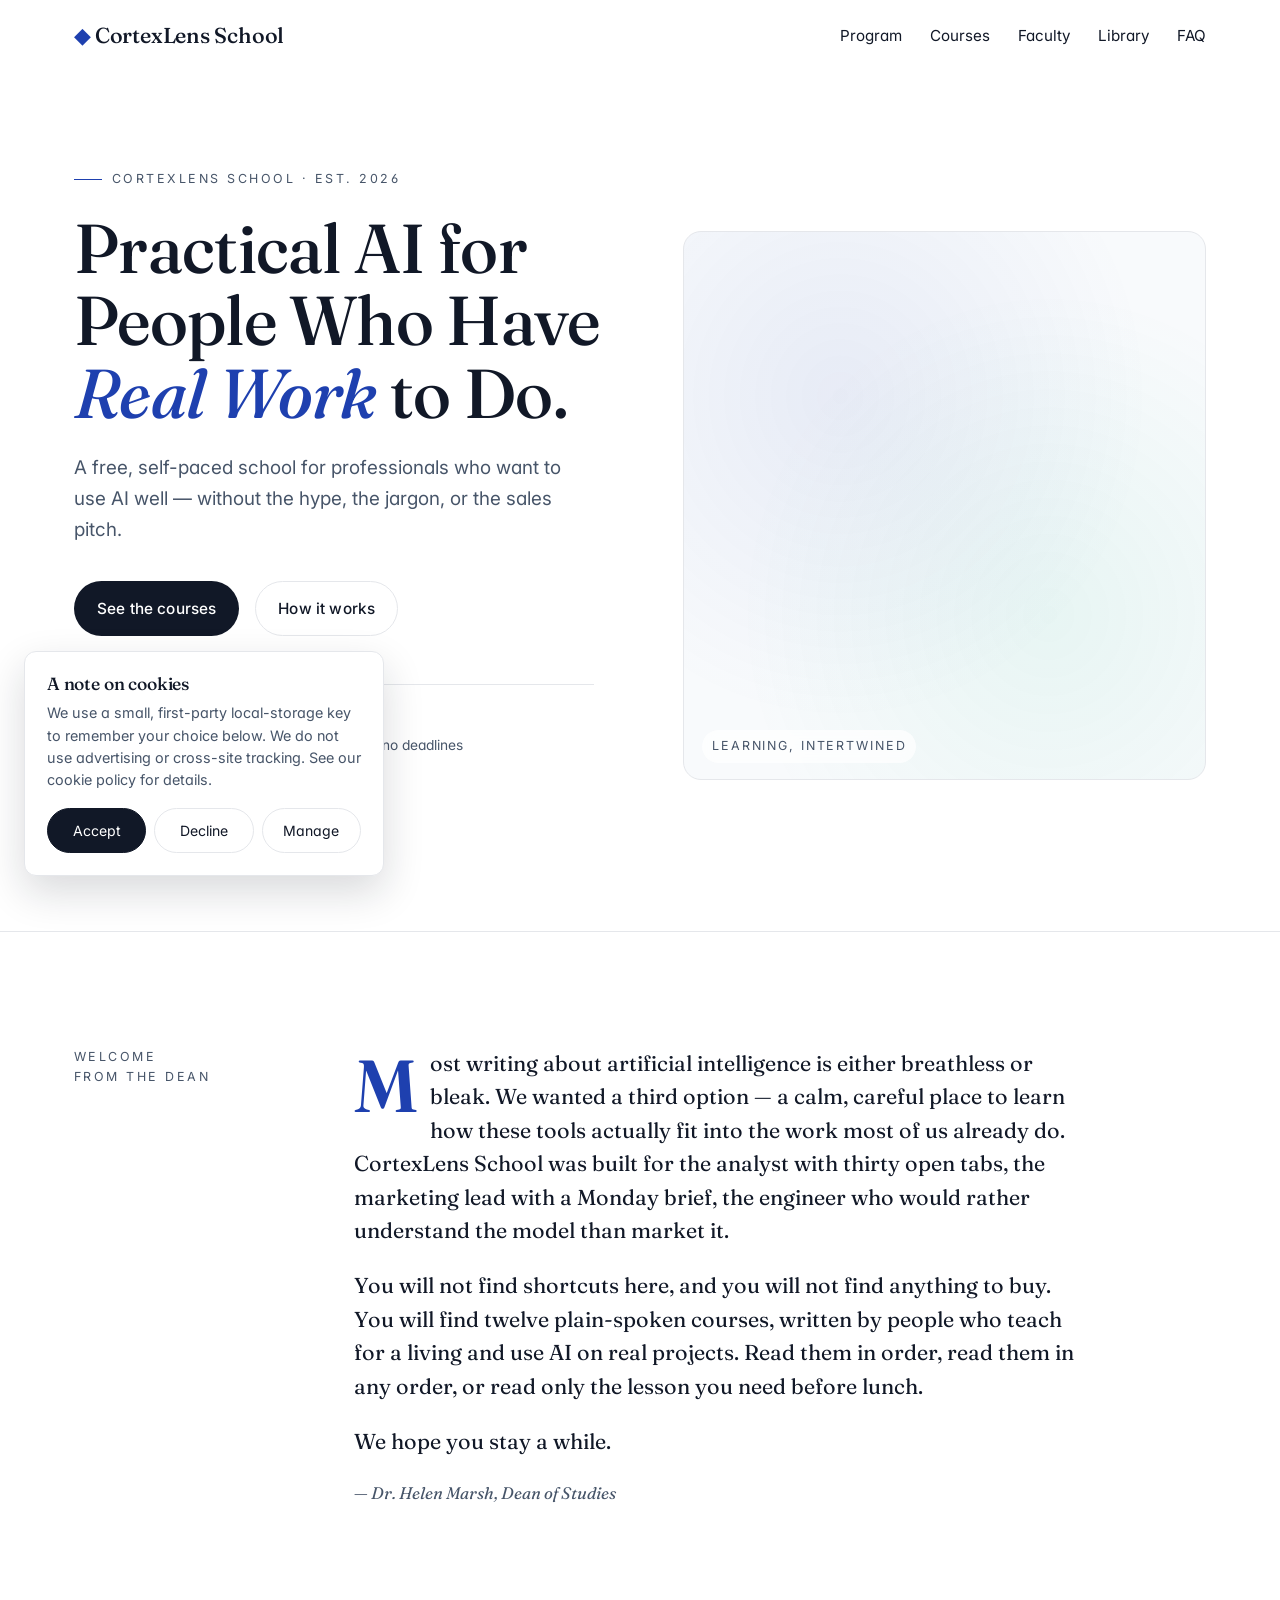
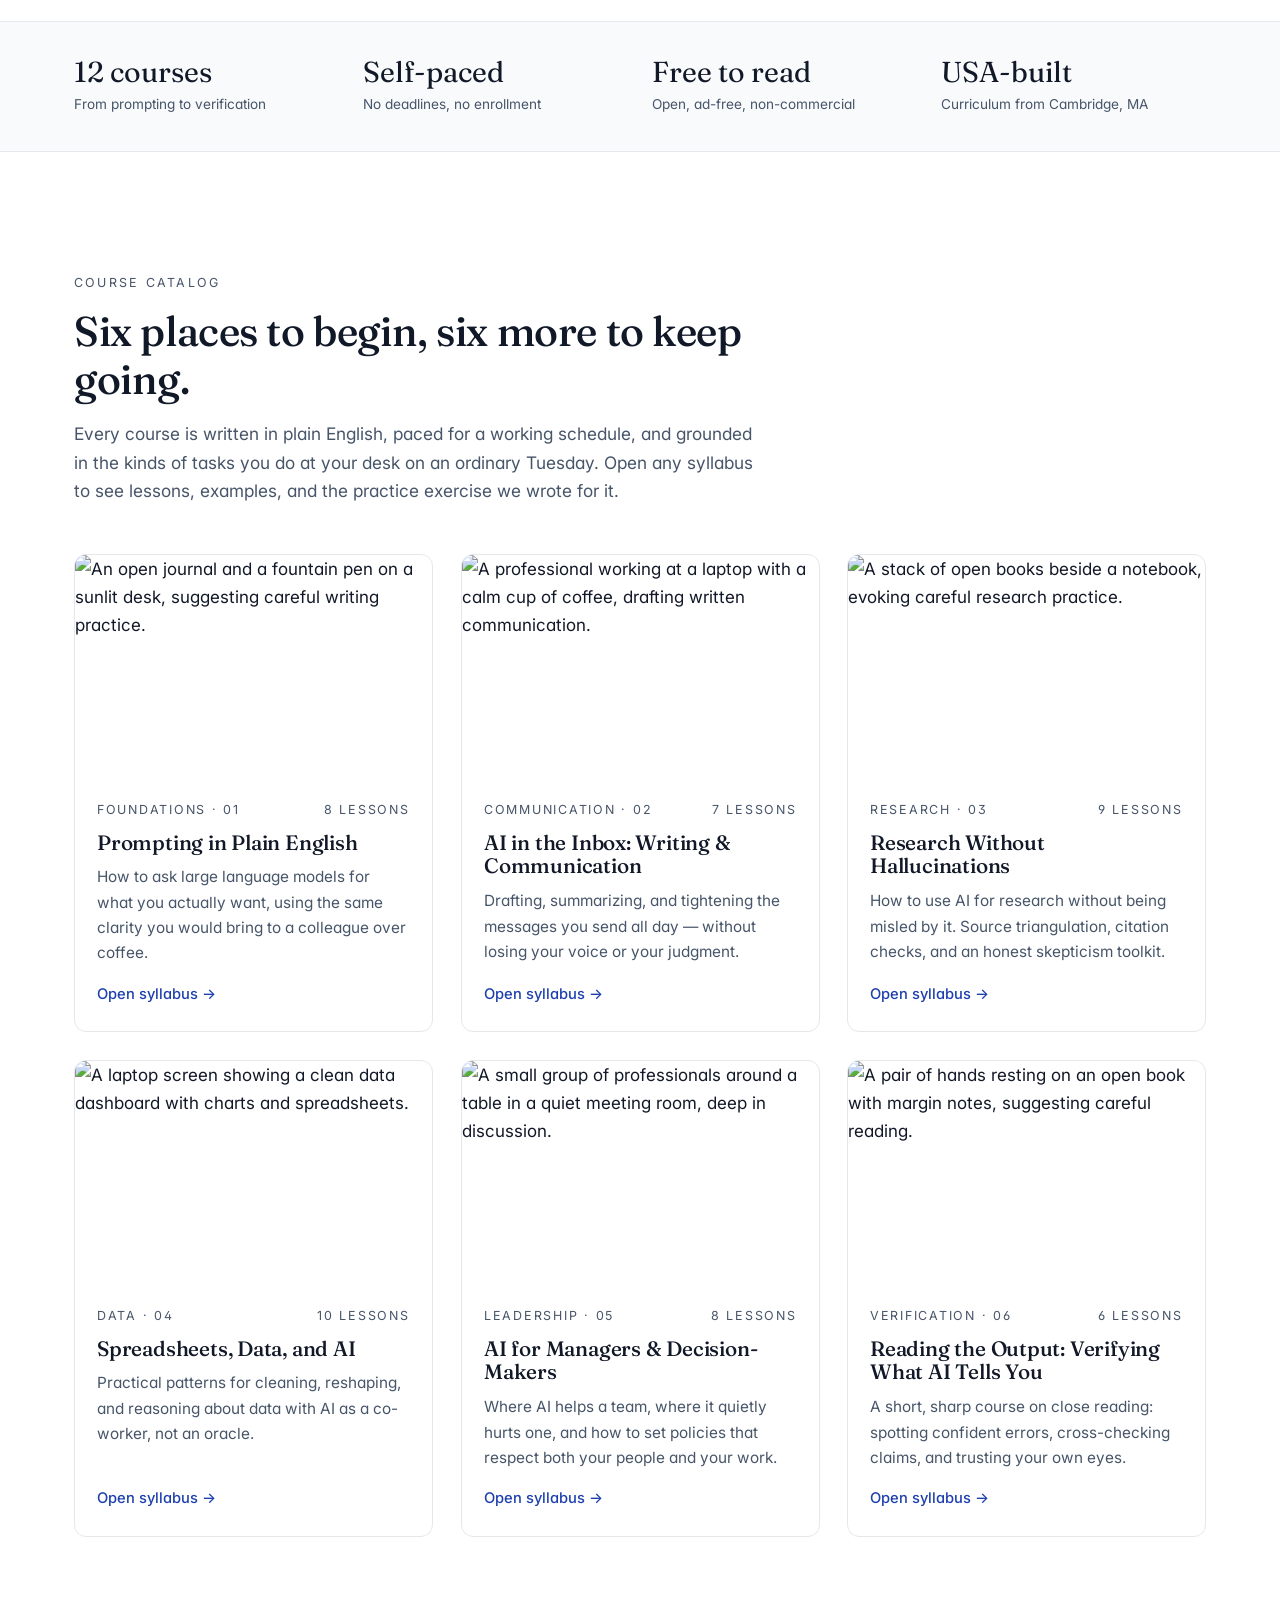
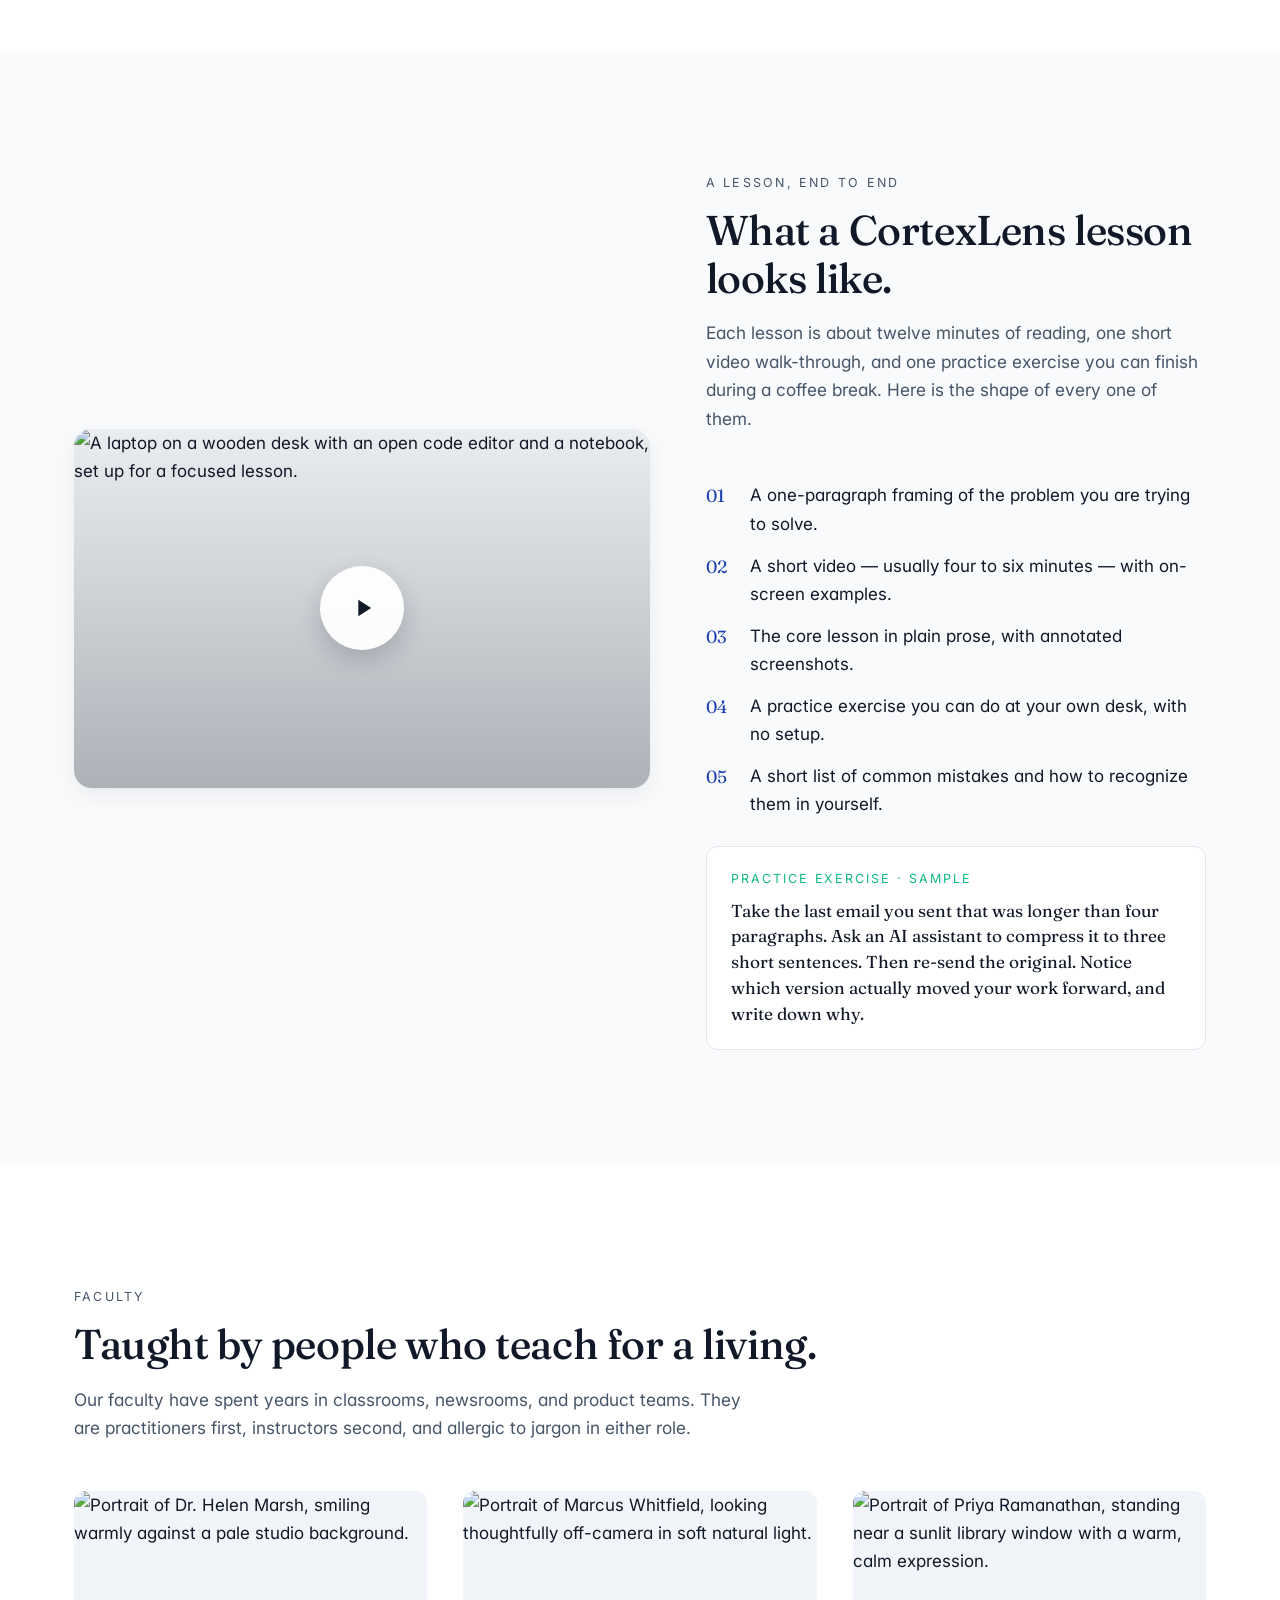
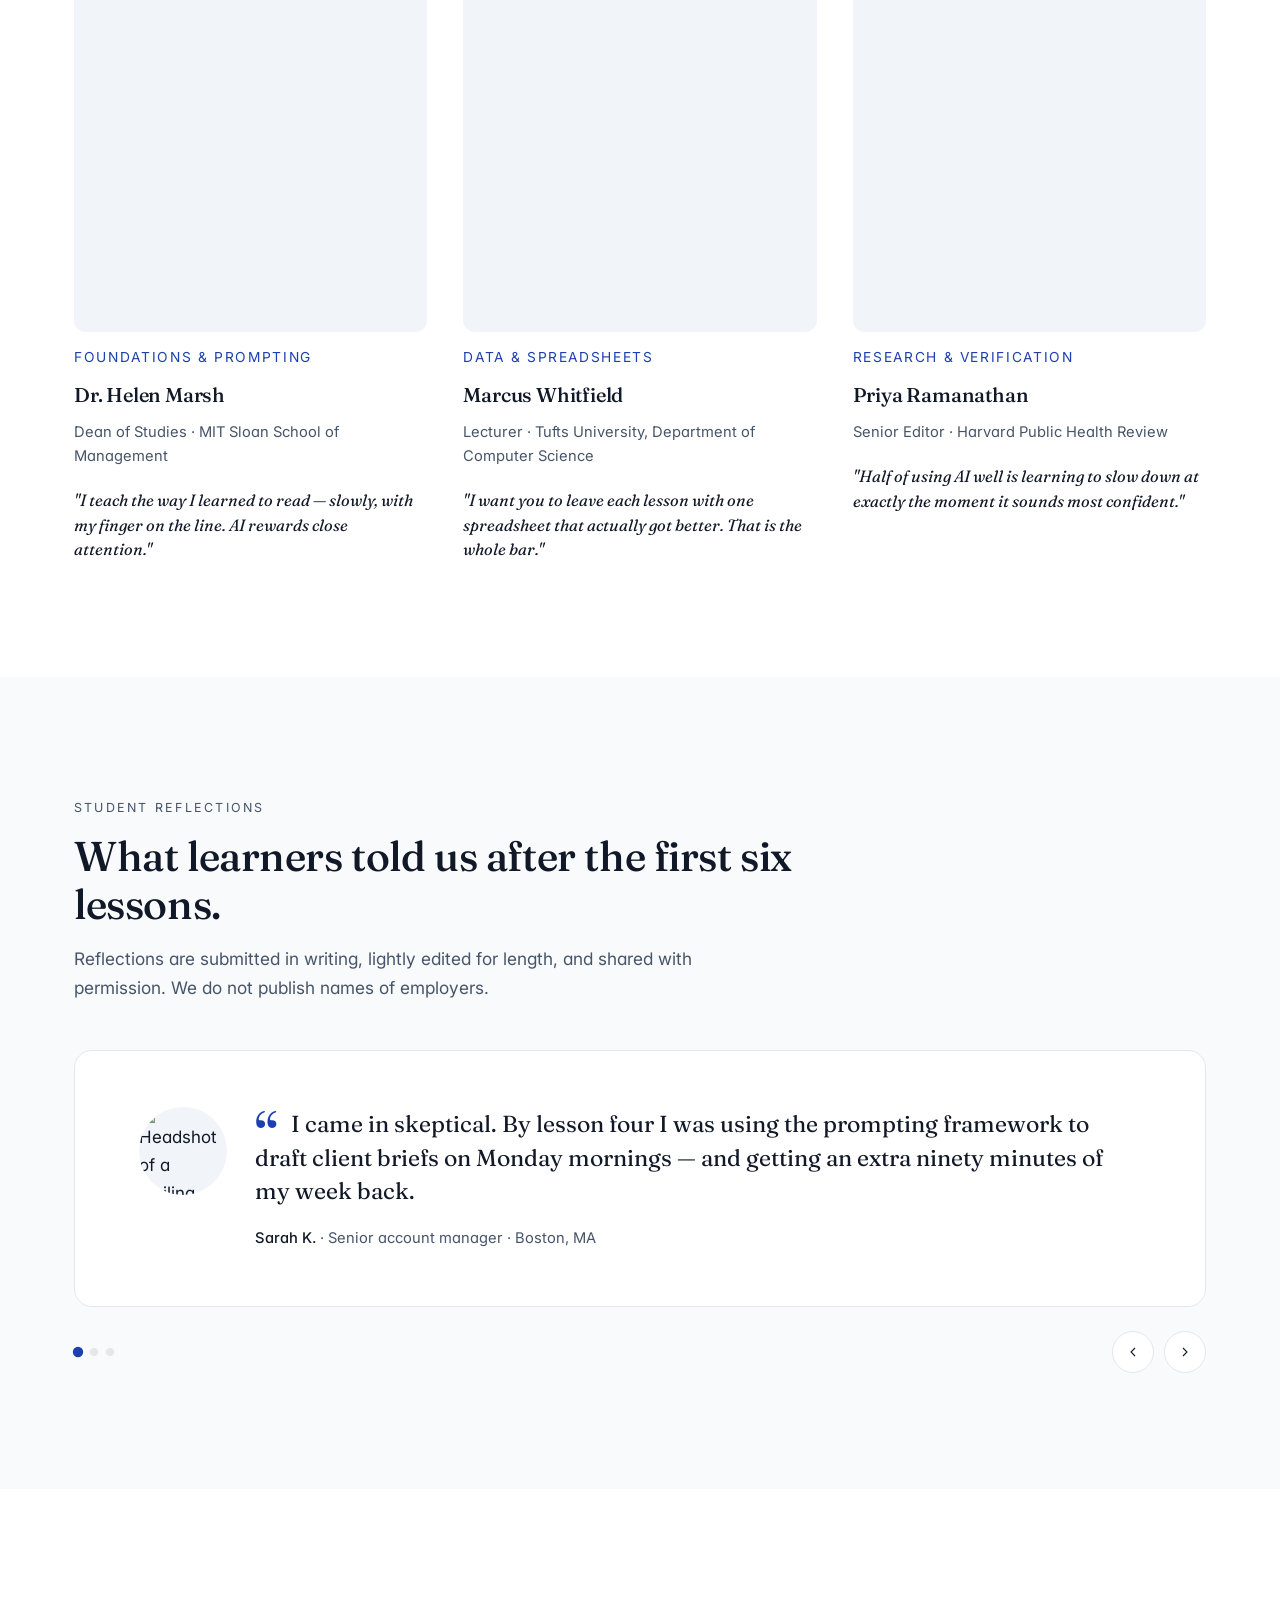
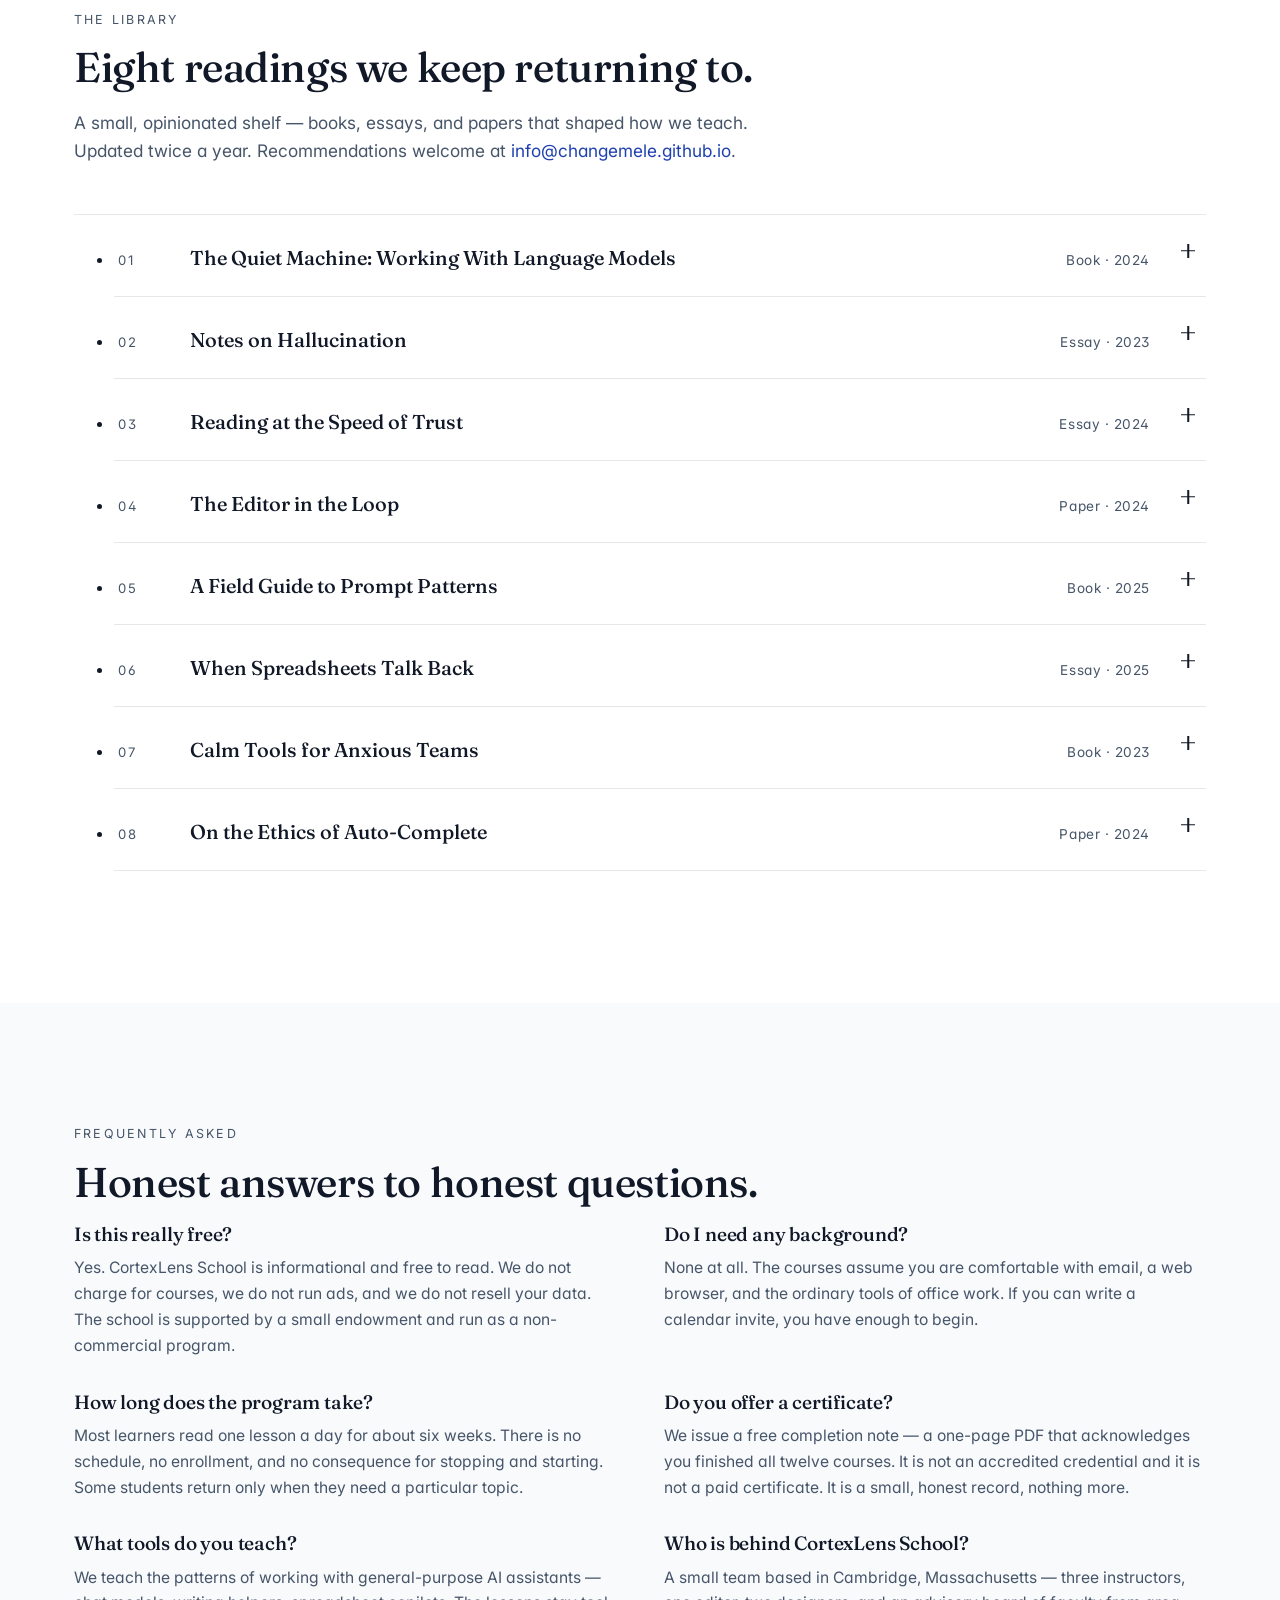
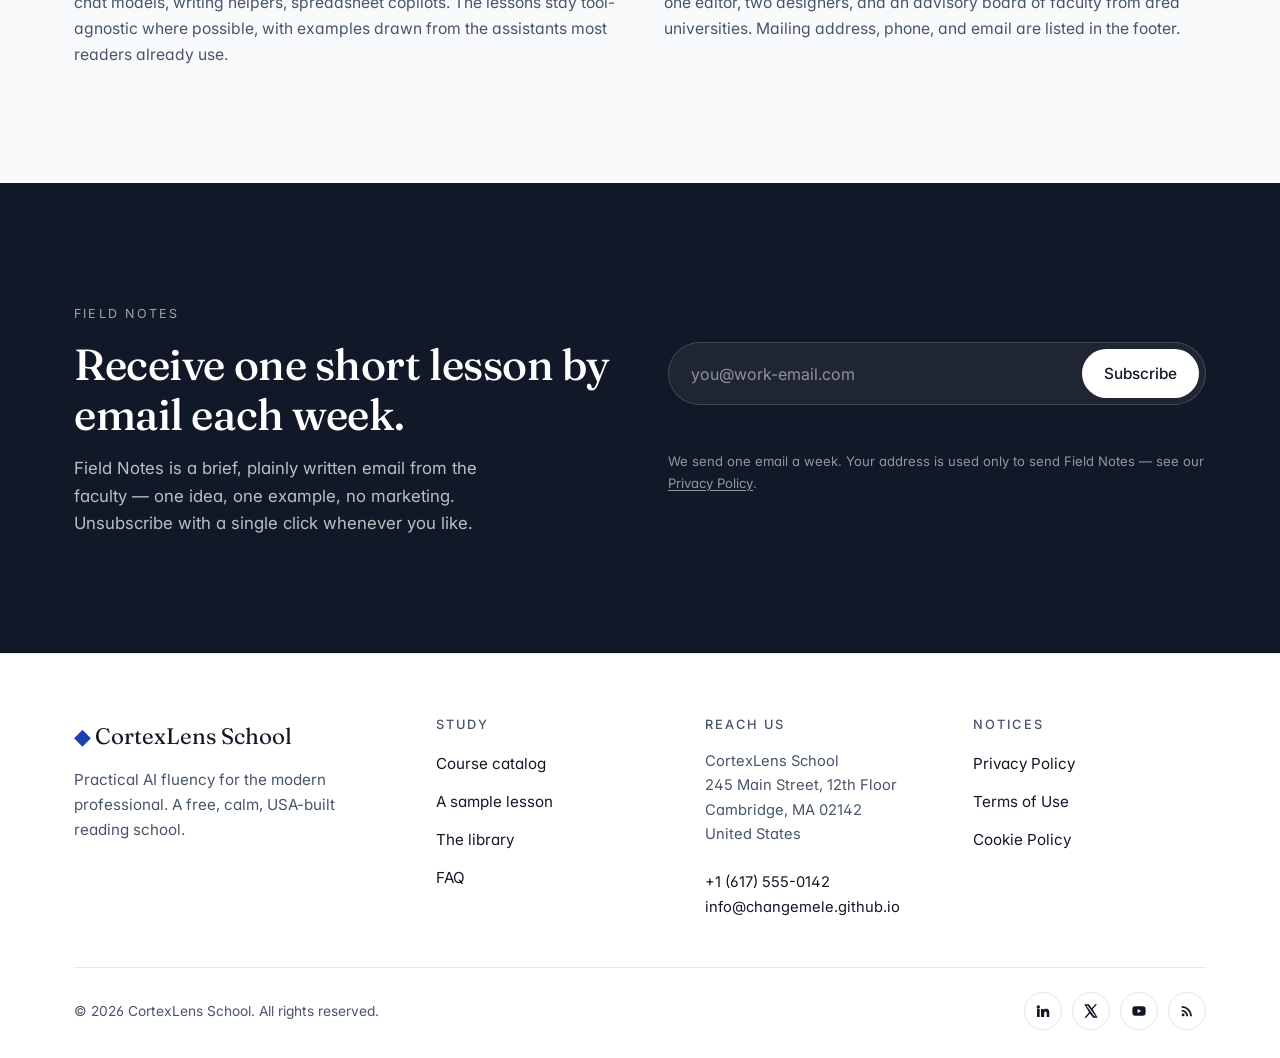
==== commit d5c1aa38: "Update index.html" ====
--- a/index.html
+++ b/index.html
@@ -19,7 +19,7 @@
       property="og:description"
       content="A free, self-paced school for professionals who want to use AI well."
     />
-    <meta property="og:url" content="https://cortexlens.com" />
+    <meta property="og:url" content="https://changemele.github.io" />
 
     <!-- Google Fonts -->
     <link rel="preconnect" href="https://fonts.googleapis.com" />
@@ -581,7 +581,7 @@
           <p class="section__lede reveal">
             A small, opinionated shelf — books, essays, and papers that shaped
             how we teach. Updated twice a year. Recommendations welcome at
-            <a href="mailto:info@cortexlens.com">info@cortexlens.com</a>.
+            <a href="mailto:info@changemele.github.io">info@changemele.github.io</a>.
           </p>
 
           <ul class="library__list reveal" role="list">
@@ -864,7 +864,7 @@
               Cambridge, MA 02142<br />
               United States<br /><br />
               <a href="tel:+16175550142">+1 (617) 555-0142</a><br />
-              <a href="mailto:info@cortexlens.com">info@cortexlens.com</a>
+              <a href="mailto:info@changemele.github.io">info@changemele.github.io</a>
             </address>
           </div>
 
@@ -922,7 +922,7 @@
 
           <p>
             CortexLens School ("CortexLens," "we," "our," or "us") operates the
-            website located at <a href="https://cortexlens.com">cortexlens.com</a>
+            website located at <a href="https://changemele.github.io">changemele.github.io</a>
             (the "Site") as a free, informational learning program for working
             professionals in the United States. This Privacy Policy explains
             what information we collect when you visit the Site, how we use
@@ -966,7 +966,7 @@
             hold about you, to request correction or deletion, and to opt out
             of any sale or sharing of personal information — although we do not
             sell or share personal information. You may exercise these rights
-            by writing to us at <a href="mailto:info@cortexlens.com">info@cortexlens.com</a>.
+            by writing to us at <a href="mailto:info@changemele.github.io">info@changemele.github.io</a>.
             We will verify your request and respond within forty-five days.
           </p>
 
@@ -998,7 +998,7 @@
             concerns, or requests regarding this Policy, please write to
             CortexLens School, 245 Main Street, 12th Floor, Cambridge, MA
             02142, United States, or email
-            <a href="mailto:info@cortexlens.com">info@cortexlens.com</a>.
+            <a href="mailto:info@changemele.github.io">info@changemele.github.io</a>.
           </p>
         </div>
       </div>
@@ -1023,7 +1023,7 @@
 
           <p>
             These Terms of Use ("Terms") govern your access to and use of the
-            website located at <a href="https://cortexlens.com">cortexlens.com</a>
+            website located at <a href="https://changemele.github.io">changemele.github.io</a>
             (the "Site") and the related informational program operated by
             CortexLens School ("CortexLens," "we," "our," or "us"). By
             accessing or using the Site, you agree to be bound by these Terms.
@@ -1108,7 +1108,7 @@
             or federal courts located in Middlesex County, Massachusetts. For
             questions about these Terms, contact CortexLens School, 245 Main
             Street, 12th Floor, Cambridge, MA 02142, United States, or email
-            <a href="mailto:info@cortexlens.com">info@cortexlens.com</a>.
+            <a href="mailto:info@changemele.github.io">info@changemele.github.io</a>.
           </p>
         </div>
       </div>
@@ -1135,7 +1135,7 @@
             This Cookie Policy explains how CortexLens School ("CortexLens,"
             "we," "our," or "us") uses cookies and similar local-storage
             technologies on the website at
-            <a href="https://cortexlens.com">cortexlens.com</a> (the "Site").
+            <a href="https://changemele.github.io">changemele.github.io</a> (the "Site").
             It should be read together with our Privacy Policy. By continuing
             to use the Site after seeing the cookie notice, or by selecting
             "Accept" in the cookie banner, you consent to the cookies described
@@ -1198,7 +1198,7 @@
             Choosing "Accept" or "Decline" stores your preference under the
             key <code>cortexlens_consent</code> in your browser's local
             storage. You may clear that value at any time by clearing your
-            browser's site data for cortexlens.com, after which the banner
+            browser's site data for changemele.github.io, after which the banner
             will appear again on your next visit. You can also disable cookies
             entirely in your browser's settings; some convenience features may
             stop working, but the courses themselves will remain readable.
@@ -1210,7 +1210,7 @@
             "Effective date" above shows the latest revision. For questions or
             requests, write to CortexLens School, 245 Main Street, 12th Floor,
             Cambridge, MA 02142, United States, or email
-            <a href="mailto:info@cortexlens.com">info@cortexlens.com</a>.
+            <a href="mailto:info@changemele.github.io">info@changemele.github.io</a>.
           </p>
         </div>
       </div>
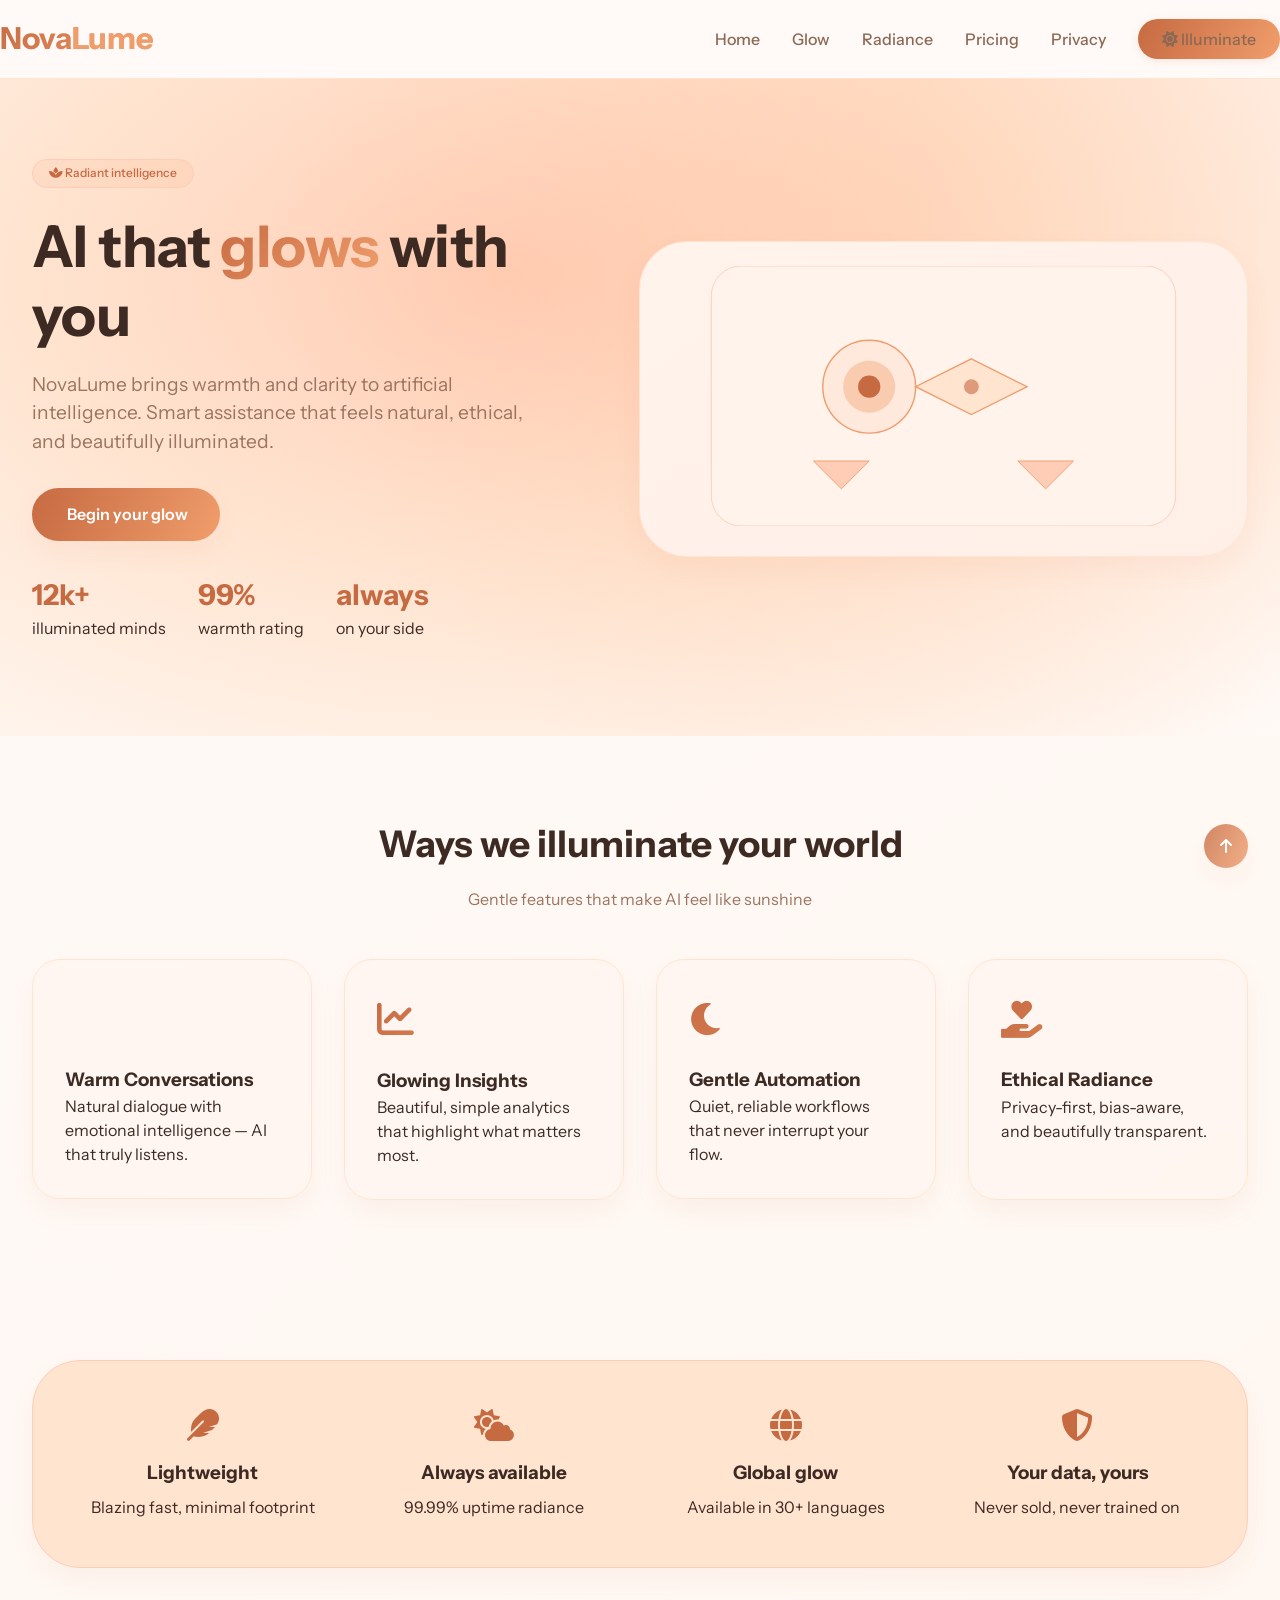
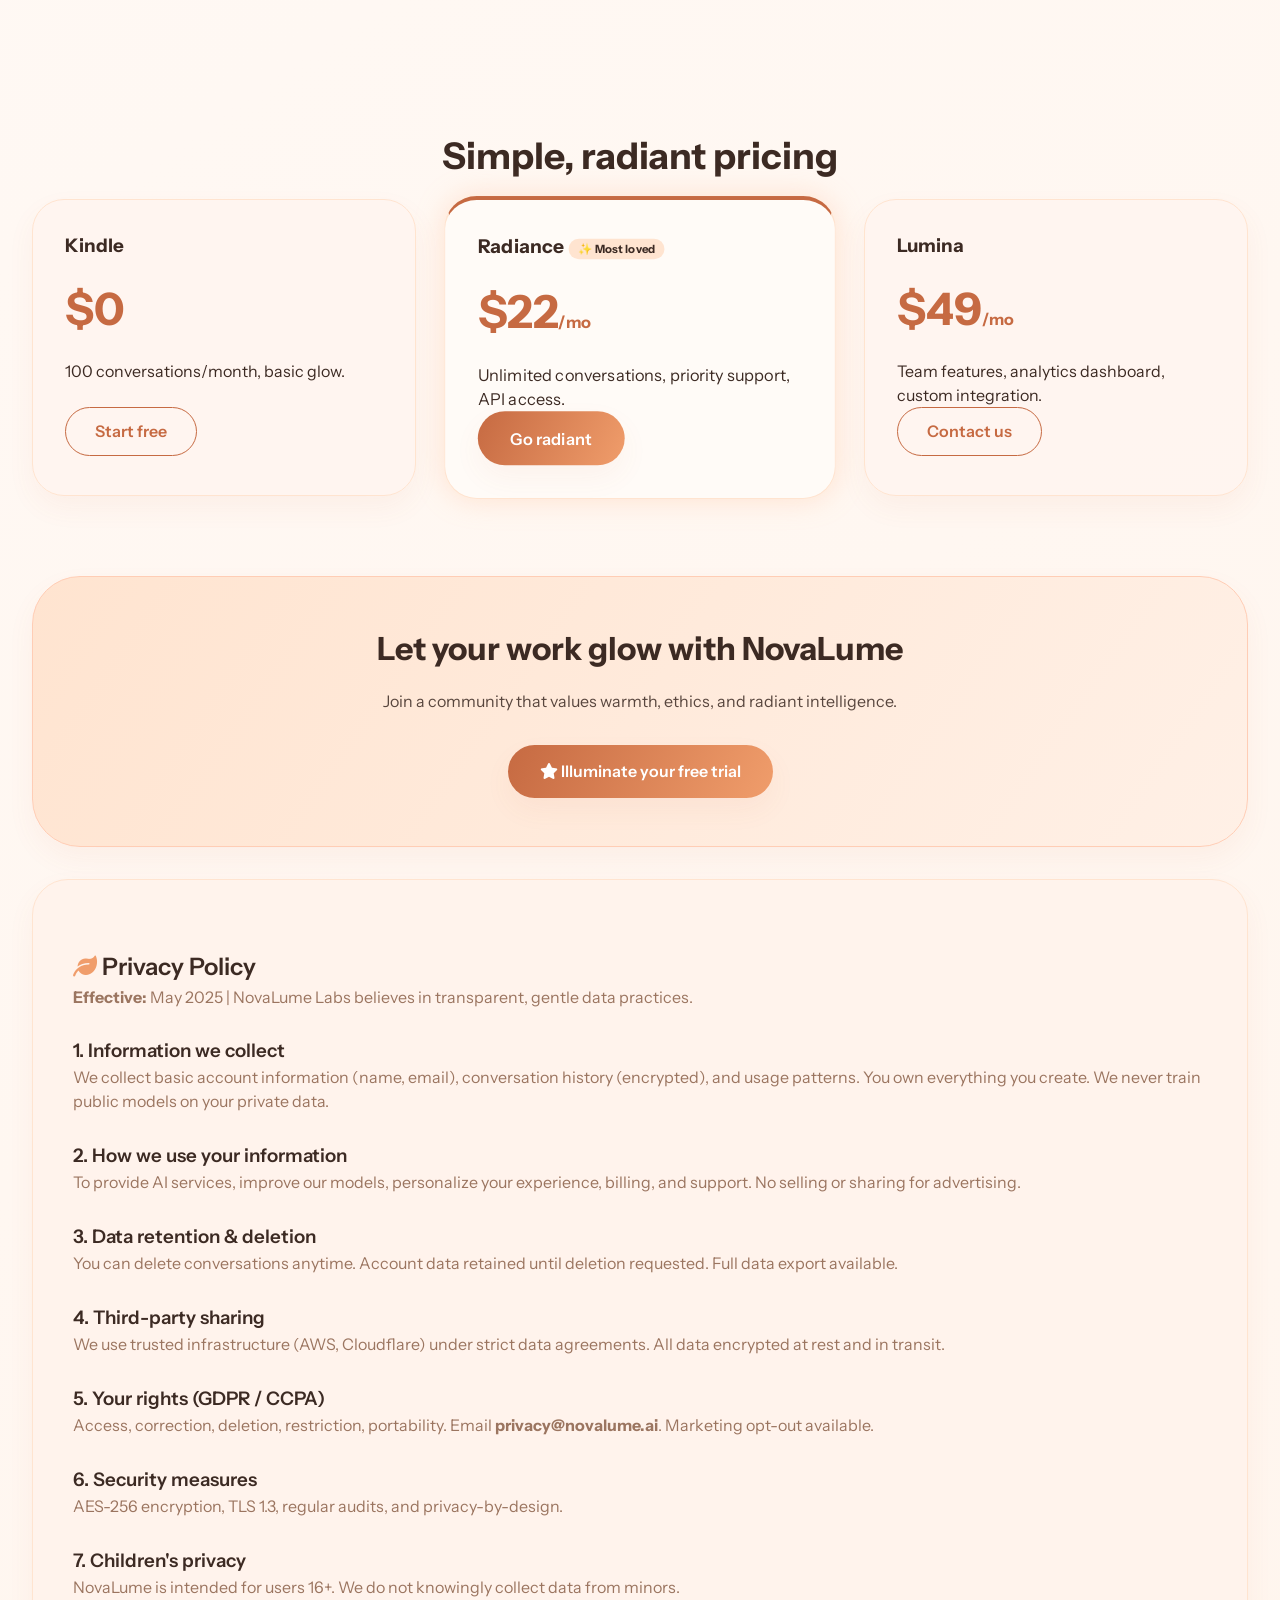
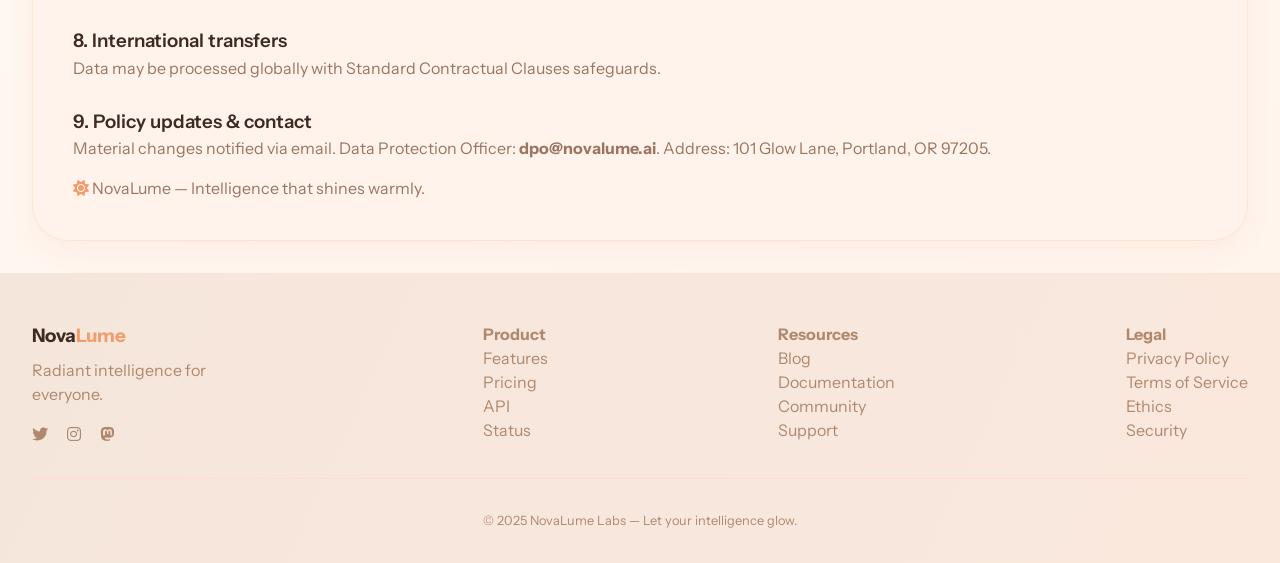
==== commit 8021a06f: "Update index.html" ====
--- a/index.html
+++ b/index.html
@@ -1,1255 +1,568 @@
-<!doctype html>
+<!DOCTYPE html>
 <html lang="en">
-  <head>
-    <meta charset="utf-8" />
-    <meta name="viewport" content="width=device-width, initial-scale=1" />
-    <meta name="theme-color" content="#ffffff" />
-
-    <title>CortexLens School — Practical AI fluency for the modern professional</title>
-    <meta
-      name="description"
-      content="CortexLens School is a free, self-paced learning program that teaches working professionals how to use AI in their day-to-day jobs. Twelve calm, structured courses built in the United States."
-    />
-    <meta name="author" content="CortexLens School" />
-
-    <!-- Open Graph -->
-    <meta property="og:type" content="website" />
-    <meta property="og:title" content="CortexLens School" />
-    <meta
-      property="og:description"
-      content="A free, self-paced school for professionals who want to use AI well."
-    />
-    <meta property="og:url" content="https://changemele.github.io" />
-
-    <!-- Google Fonts -->
-    <link rel="preconnect" href="https://fonts.googleapis.com" />
-    <link rel="preconnect" href="https://fonts.gstatic.com" crossorigin />
-    <link
-      href="https://fonts.googleapis.com/css2?family=Fraunces:opsz,wght@9..144,400;9..144,500;9..144,600&family=Inter:wght@400;500;600&display=swap"
-      rel="stylesheet"
-    />
-
-    <link rel="stylesheet" href="styles.css" />
-  </head>
-  <body>
-    <!-- =====================================================
-         HEADER
-         ===================================================== -->
-    <header class="site-header" role="banner">
-      <div class="container site-header__inner">
-        <a href="#top" class="site-header__brand" aria-label="CortexLens School — home">
-          <span class="site-header__brand-mark">◆</span>CortexLens School
-        </a>
-
-        <button
-          class="site-header__menu-toggle"
-          type="button"
-          aria-controls="primary-nav"
-          aria-expanded="false"
-          aria-label="Open menu"
-        >
-          <span></span>
-        </button>
-
-        <nav
-          id="primary-nav"
-          class="site-nav"
-          aria-label="Primary"
-        >
-          <a class="site-nav__link" href="#program">Program</a>
-          <a class="site-nav__link" href="#catalog">Courses</a>
-          <a class="site-nav__link" href="#faculty">Faculty</a>
-          <a class="site-nav__link" href="#library">Library</a>
-          <a class="site-nav__link" href="#faq">FAQ</a>
-        </nav>
-      </div>
-    </header>
-
-    <main id="top">
-      <!-- =====================================================
-           1. HERO
-           ===================================================== -->
-      <section class="hero" aria-labelledby="hero-title">
-        <div class="container hero__grid">
-          <div class="hero__content reveal">
-            <span class="hero__eyebrow">CortexLens School · Est. 2026</span>
-            <h1 id="hero-title" class="hero__title">
-              Practical AI for People Who Have
-              <span class="hero__title-accent">Real Work</span> to Do.
-            </h1>
-            <p class="hero__subhead">
-              A free, self-paced school for professionals who want to use AI well — without the hype, the jargon, or the sales pitch.
-            </p>
-            <div class="hero__actions">
-              <a class="btn btn--primary" href="#catalog">See the courses</a>
-              <a class="btn btn--ghost" href="#program">How it works</a>
+<head>
+    <meta charset="UTF-8">
+    <meta name="viewport" content="width=device-width, initial-scale=1.0, viewport-fit=cover">
+    <title>NovaLume | AI with a Warm Glow</title>
+    <meta name="description" content="NovaLume brings radiant artificial intelligence to your daily workflow. Smart, gentle, and beautifully illuminated — AI that feels like sunlight.">
+    <meta name="keywords" content="AI, warm AI, peach AI, gentle intelligence, smart automation, novalume">
+    <meta name="author" content="NovaLume Labs">
+    <link rel="stylesheet" href="https://cdnjs.cloudflare.com/ajax/libs/font-awesome/6.0.0-beta3/css/all.min.css">
+    <link href="https://fonts.googleapis.com/css2?family=Instrument+Sans:wght@400;500;600;700&display=swap" rel="stylesheet">
+    <style>
+        * {
+            margin: 0;
+            padding: 0;
+            box-sizing: border-box;
+        }
+
+        body {
+            font-family: 'Instrument Sans', sans-serif;
+            background: linear-gradient(145deg, #fffaf7 0%, #fff5ed 100%);
+            color: #3c2a23;
+            line-height: 1.5;
+            scroll-behavior: smooth;
+        }
+
+        :root {
+            --peach-dawn: #ffe4d0;
+            --peach-sun: #ffcdb5;
+            --peach-glow: #ffb88c;
+            --coral-light: #f09d6b;
+            --terracotta: #c66a42;
+            --shadow-warm: 0 12px 28px rgba(198, 106, 66, 0.06);
+            --glow-warm: 0 0 28px rgba(255, 184, 140, 0.35);
+            --radius-xl: 36px;
+            --radius-lg: 28px;
+        }
+
+        .container {
+            max-width: 1280px;
+            margin: 0 auto;
+            padding: 0 32px;
+        }
+
+        /* Navigation with warm glow */
+        .navbar {
+            background: rgba(255, 250, 247, 0.92);
+            backdrop-filter: blur(12px);
+            position: sticky;
+            top: 0;
+            z-index: 100;
+            border-bottom: 1px solid var(--peach-dawn);
+        }
+
+        .nav-wrapper {
+            display: flex;
+            justify-content: space-between;
+            align-items: center;
+            padding: 1rem 0;
+            flex-wrap: wrap;
+            gap: 1rem;
+        }
+
+        .logo {
+            font-size: 1.9rem;
+            font-weight: 700;
+            background: linear-gradient(135deg, #c66a42, #f09d6b);
+            -webkit-background-clip: text;
+            background-clip: text;
+            color: transparent;
+            letter-spacing: -0.01em;
+        }
+
+        .nav-links {
+            display: flex;
+            gap: 2rem;
+            align-items: center;
+            flex-wrap: wrap;
+        }
+
+        .nav-links a {
+            text-decoration: none;
+            font-weight: 500;
+            color: #8b6954;
+            transition: 0.2s;
+        }
+
+        .nav-links a:hover {
+            color: var(--terracotta);
+        }
+
+        .btn-nova {
+            background: linear-gradient(115deg, var(--terracotta), var(--coral-light));
+            padding: 0.5rem 1.5rem;
+            border-radius: 60px;
+            color: white;
+            font-weight: 600;
+            text-decoration: none;
+            transition: 0.2s;
+            box-shadow: 0 2px 8px rgba(198, 106, 66, 0.15);
+        }
+
+        .btn-nova:hover {
+            transform: translateY(-1px);
+            box-shadow: 0 6px 14px rgba(198, 106, 66, 0.2);
+        }
+
+        /* Hero with radiant peach glow */
+        .hero {
+            padding: 5rem 0 6rem;
+            background: radial-gradient(ellipse at 40% 30%, var(--peach-sun) 0%, var(--peach-dawn) 45%, #fffaf7 100%);
+            position: relative;
+        }
+
+        .hero::before {
+            content: '';
+            position: absolute;
+            top: 0;
+            left: 0;
+            right: 0;
+            bottom: 0;
+            background: radial-gradient(circle at 70% 20%, rgba(255, 184, 140, 0.3), transparent 60%);
+            pointer-events: none;
+        }
+
+        .hero-grid {
+            display: flex;
+            flex-wrap: wrap;
+            align-items: center;
+            gap: 3rem;
+            position: relative;
+            z-index: 1;
+        }
+
+        .hero-content {
+            flex: 1;
+        }
+
+        .hero-badge {
+            background: rgba(240, 157, 107, 0.12);
+            border: 1px solid var(--peach-sun);
+            border-radius: 100px;
+            padding: 0.3rem 1rem;
+            display: inline-block;
+            font-weight: 500;
+            font-size: 0.75rem;
+            color: var(--terracotta);
+            margin-bottom: 1.5rem;
+        }
+
+        .hero-content h1 {
+            font-size: 3.6rem;
+            font-weight: 700;
+            line-height: 1.2;
+            letter-spacing: -0.01em;
+            color: #3c2a23;
+            margin-bottom: 1.2rem;
+        }
+
+        .hero-glow-text {
+            background: linear-gradient(135deg, var(--terracotta), var(--coral-light));
+            -webkit-background-clip: text;
+            background-clip: text;
+            color: transparent;
+        }
+
+        .hero-content p {
+            font-size: 1.2rem;
+            color: #9b7560;
+            max-width: 90%;
+            margin-bottom: 2rem;
+        }
+
+        .hero-stats {
+            display: flex;
+            gap: 2rem;
+            margin-top: 2rem;
+        }
+
+        .stat-item h3 {
+            font-size: 1.8rem;
+            font-weight: 700;
+            color: var(--terracotta);
+        }
+
+        .hero-image {
+            flex: 1;
+            text-align: center;
+            background: linear-gradient(145deg, #fff3ec, #ffefe7);
+            border-radius: 48px;
+            padding: 1.5rem;
+            box-shadow: var(--shadow-warm);
+            border: 1px solid var(--peach-dawn);
+        }
+
+        .btn-primary-nova {
+            background: linear-gradient(115deg, var(--terracotta), var(--coral-light));
+            padding: 0.9rem 2rem;
+            border-radius: 60px;
+            color: white;
+            font-weight: 600;
+            display: inline-block;
+            text-decoration: none;
+            transition: 0.2s;
+            box-shadow: var(--shadow-warm);
+        }
+
+        .btn-primary-nova:hover {
+            transform: translateY(-2px);
+            box-shadow: 0 10px 24px rgba(198, 106, 66, 0.2);
+        }
+
+        section {
+            padding: 5rem 0;
+        }
+
+        .section-title {
+            font-size: 2.3rem;
+            font-weight: 700;
+            text-align: center;
+            margin-bottom: 1rem;
+            color: #3c2a23;
+        }
+
+        .section-sub {
+            text-align: center;
+            max-width: 650px;
+            margin: 0 auto 3rem;
+            color: #9b7560;
+        }
+
+        /* Cards */
+        .cards-grid {
+            display: grid;
+            grid-template-columns: repeat(auto-fit, minmax(280px, 1fr));
+            gap: 2rem;
+        }
+
+        .nova-card {
+            background: rgba(255, 246, 240, 0.85);
+            backdrop-filter: blur(4px);
+            border-radius: var(--radius-lg);
+            padding: 2rem;
+            border: 1px solid var(--peach-dawn);
+            transition: all 0.25s;
+            box-shadow: var(--shadow-warm);
+        }
+
+        .nova-card:hover {
+            transform: translateY(-6px);
+            border-color: var(--peach-glow);
+            box-shadow: var(--glow-warm);
+        }
+
+        .card-icon {
+            font-size: 2.3rem;
+            background: linear-gradient(135deg, var(--terracotta), var(--coral-light));
+            -webkit-background-clip: text;
+            background-clip: text;
+            color: transparent;
+            margin-bottom: 1.2rem;
+        }
+
+        /* Features grid */
+        .features-grid {
+            display: flex;
+            flex-wrap: wrap;
+            gap: 2rem;
+            background: var(--peach-dawn);
+            border-radius: 48px;
+            padding: 2.5rem;
+            border: 1px solid var(--peach-sun);
+            box-shadow: var(--shadow-warm);
+        }
+
+        .feature-block {
+            flex: 1;
+            text-align: center;
+            padding: 0.5rem;
+        }
+
+        /* Pricing */
+        .pricing-grid {
+            display: flex;
+            flex-wrap: wrap;
+            gap: 2rem;
+            justify-content: center;
+        }
+
+        .price-card {
+            background: rgba(255, 246, 240, 0.9);
+            border-radius: 32px;
+            flex: 1;
+            min-width: 270px;
+            padding: 2rem;
+            border: 1px solid var(--peach-dawn);
+            transition: 0.2s;
+            box-shadow: var(--shadow-warm);
+        }
+
+        .price-card.featured {
+            border-top: 4px solid var(--terracotta);
+            transform: scale(1.02);
+            background: #fffbf7;
+            box-shadow: var(--glow-warm);
+        }
+
+        .price {
+            font-size: 2.8rem;
+            font-weight: 700;
+            color: var(--terracotta);
+            margin: 1rem 0;
+        }
+
+        .btn-outline-nova {
+            border: 1.5px solid var(--terracotta);
+            padding: 0.7rem 1.8rem;
+            border-radius: 60px;
+            background: transparent;
+            color: var(--terracotta);
+            font-weight: 600;
+            text-decoration: none;
+            display: inline-block;
+            transition: 0.2s;
+        }
+
+        .btn-outline-nova:hover {
+            background: var(--terracotta);
+            color: white;
+        }
+
+        .cta-nova {
+            background: linear-gradient(125deg, var(--peach-dawn), #fff0e6);
+            border-radius: 48px;
+            text-align: center;
+            padding: 3rem;
+            border: 1px solid var(--peach-sun);
+            box-shadow: var(--shadow-warm);
+        }
+
+        /* Privacy */
+        .privacy-nova {
+            background: #fff3ec;
+            border-radius: 36px;
+            padding: 2.5rem;
+            margin: 2rem 0;
+            border: 1px solid var(--peach-dawn);
+            scroll-margin-top: 90px;
+            box-shadow: var(--shadow-warm);
+        }
+
+        .privacy-nova h2, .privacy-nova h3 {
+            color: #3c2a23;
+            margin-top: 1.8rem;
+            font-weight: 600;
+        }
+
+        .privacy-nova p, .privacy-nova li {
+            color: #9b7560;
+        }
+
+        footer {
+            background: linear-gradient(115deg, #f5e6dc, #fae8dd);
+            color: #b0886e;
+            padding: 3rem 0 2rem;
+            border-top: 1px solid var(--peach-dawn);
+        }
+
+        .back-to-top {
+            position: fixed;
+            bottom: 2rem;
+            right: 2rem;
+            background: linear-gradient(115deg, var(--terracotta), var(--coral-light));
+            color: white;
+            width: 44px;
+            height: 44px;
+            border-radius: 30px;
+            display: flex;
+            align-items: center;
+            justify-content: center;
+            text-decoration: none;
+            opacity: 0.8;
+            transition: 0.2s;
+            z-index: 99;
+            box-shadow: var(--shadow-warm);
+        }
+
+        .back-to-top:hover {
+            opacity: 1;
+            transform: translateY(-2px);
+        }
+
+        @media (max-width: 800px) {
+            .hero-content h1 { font-size: 2.2rem; }
+            .nav-wrapper { flex-direction: column; }
+            .section-title { font-size: 1.8rem; }
+        }
+    </style>
+</head>
+<body>
+
+<nav class="navbar">
+    <div class="container nav-wrapper">
+        <div class="logo">Nova<span style="color:#f09d6b;">Lume</span></div>
+        <div class="nav-links">
+            <a href="#home">Home</a>
+            <a href="#features">Glow</a>
+            <a href="#radiance">Radiance</a>
+            <a href="#pricing">Pricing</a>
+            <a href="#privacy">Privacy</a>
+            <a href="#" class="btn-nova"><i class="fas fa-sun"></i> Illuminate</a>
+        </div>
+    </div>
+</nav>
+
+<main>
+    <!-- Hero -->
+    <section id="home" class="hero">
+        <div class="container hero-grid">
+            <div class="hero-content">
+                <div class="hero-badge"><i class="fas fa-spa"></i> Radiant intelligence</div>
+                <h1>AI that <span class="hero-glow-text">glows</span> with you</h1>
+                <p>NovaLume brings warmth and clarity to artificial intelligence. Smart assistance that feels natural, ethical, and beautifully illuminated.</p>
+                <a href="#" class="btn-primary-nova"><i class="fas fa-candle"></i> Begin your glow</a>
+                <div class="hero-stats">
+                    <div class="stat-item"><h3>12k+</h3><span>illuminated minds</span></div>
+                    <div class="stat-item"><h3>99%</h3><span>warmth rating</span></div>
+                    <div class="stat-item"><h3>always</h3><span>on your side</span></div>
+                </div>
             </div>
-            <dl class="hero__meta">
-              <div class="hero__meta-item">
-                <dt class="visually-hidden">Courses</dt>
-                <dd>
-                  <span class="hero__meta-value">12</span>
-                  Courses, plainly written
-                </dd>
-              </div>
-              <div class="hero__meta-item">
-                <dt class="visually-hidden">Pace</dt>
-                <dd>
-                  <span class="hero__meta-value">Self</span>
-                  Paced, no deadlines
-                </dd>
-              </div>
-              <div class="hero__meta-item">
-                <dt class="visually-hidden">Cost</dt>
-                <dd>
-                  <span class="hero__meta-value">Free</span>
-                  To read, always
-                </dd>
-              </div>
-            </dl>
-          </div>
-
-          <div class="hero__canvas-wrap reveal">
-            <div id="hero-helix" class="hero__canvas" aria-hidden="true">
-              <span class="hero__canvas-caption">Learning, intertwined</span>
+            <div class="hero-image">
+                <svg width="100%" height="260" viewBox="0 0 500 280" fill="none" xmlns="http://www.w3.org/2000/svg">
+                    <rect width="500" height="280" rx="32" fill="#FFF3EC" stroke="#FFCDB5" stroke-width="1"/>
+                    <circle cx="170" cy="130" r="50" fill="#FFCDB5" fill-opacity="0.3" stroke="#F09D6B" stroke-width="1.5"/>
+                    <circle cx="170" cy="130" r="28" fill="#F09D6B" fill-opacity="0.4"/>
+                    <circle cx="170" cy="130" r="12" fill="#C66A42"/>
+                    <path d="M280 100 L340 130 L280 160 L220 130 Z" fill="#FFE4D0" stroke="#F09D6B" stroke-width="1.5"/>
+                    <circle cx="280" cy="130" r="8" fill="#C66A42" fill-opacity="0.6"/>
+                    <path d="M110 210 L170 210 L140 240 Z" fill="#FFCDB5" stroke="#F09D6B" stroke-width="1"/>
+                    <path d="M330 210 L390 210 L360 240 Z" fill="#FFCDB5" stroke="#F09D6B" stroke-width="1"/>
+                </svg>
             </div>
-          </div>
-        </div>
-      </section>
-
-      <!-- =====================================================
-           2. WELCOME FROM THE DEAN
-           ===================================================== -->
-      <section class="section welcome" id="welcome" aria-labelledby="welcome-title">
-        <div class="container welcome__grid">
-          <div class="welcome__label reveal">
-            <h2 id="welcome-title" class="visually-hidden">Welcome from the Dean</h2>
-            Welcome<br />from the Dean
-          </div>
-          <div class="welcome__body reveal">
-            <p>
-              Most writing about artificial intelligence is either breathless or
-              bleak. We wanted a third option — a calm, careful place to learn
-              how these tools actually fit into the work most of us already do.
-              CortexLens School was built for the analyst with thirty open tabs,
-              the marketing lead with a Monday brief, the engineer who would
-              rather understand the model than market it.
-            </p>
-            <p>
-              You will not find shortcuts here, and you will not find anything
-              to buy. You will find twelve plain-spoken courses, written by
-              people who teach for a living and use AI on real projects. Read
-              them in order, read them in any order, or read only the lesson
-              you need before lunch.
-            </p>
-            <p>
-              We hope you stay a while.
-            </p>
-            <span class="welcome__signature">
-              — Dr. Helen Marsh, Dean of Studies
-            </span>
-          </div>
-        </div>
-      </section>
-
-      <!-- =====================================================
-           3. PROGRAM AT A GLANCE
-           ===================================================== -->
-      <section class="glance" id="program" aria-label="The program at a glance">
-        <div class="container glance__grid">
-          <div class="glance__item reveal">
-            <span class="glance__value">12 courses</span>
-            <span class="glance__label">From prompting to verification</span>
-          </div>
-          <div class="glance__item reveal">
-            <span class="glance__value">Self-paced</span>
-            <span class="glance__label">No deadlines, no enrollment</span>
-          </div>
-          <div class="glance__item reveal">
-            <span class="glance__value">Free to read</span>
-            <span class="glance__label">Open, ad-free, non-commercial</span>
-          </div>
-          <div class="glance__item reveal">
-            <span class="glance__value">USA-built</span>
-            <span class="glance__label">Curriculum from Cambridge, MA</span>
-          </div>
-        </div>
-      </section>
-
-      <!-- =====================================================
-           4. COURSE CATALOG
-           ===================================================== -->
-      <section class="section catalog" id="catalog" aria-labelledby="catalog-title">
+        </div>
+    </section>
+
+    <!-- Features / Glow -->
+    <section id="features">
         <div class="container">
-          <span class="section__eyebrow reveal">Course Catalog</span>
-          <h2 id="catalog-title" class="section__title reveal">
-            Six places to begin, six more to keep going.
-          </h2>
-          <p class="section__lede reveal">
-            Every course is written in plain English, paced for a working
-            schedule, and grounded in the kinds of tasks you do at your desk on
-            an ordinary Tuesday. Open any syllabus to see lessons, examples,
-            and the practice exercise we wrote for it.
-          </p>
-
-          <div class="catalog__grid">
-            <article class="course-card reveal">
-              <div class="course-card__media">
-                <img
-                  class="course-card__img"
-                  src="https://images.unsplash.com/photo-1455390582262-044cdead277a?w=1200&q=80&auto=format&fit=crop"
-                  alt="An open journal and a fountain pen on a sunlit desk, suggesting careful writing practice."
-                  loading="lazy"
-                />
-              </div>
-              <div class="course-card__body">
-                <div class="course-card__meta">
-                  <span>Foundations · 01</span>
-                  <span>8 lessons</span>
+            <h2 class="section-title">Ways we illuminate your world</h2>
+            <p class="section-sub">Gentle features that make AI feel like sunshine</p>
+            <div class="cards-grid">
+                <div class="nova-card"><div class="card-icon"><i class="fas fa-comment-smile"></i></div><h3>Warm Conversations</h3><p>Natural dialogue with emotional intelligence — AI that truly listens.</p></div>
+                <div class="nova-card"><div class="card-icon"><i class="fas fa-chart-line"></i></div><h3>Glowing Insights</h3><p>Beautiful, simple analytics that highlight what matters most.</p></div>
+                <div class="nova-card"><div class="card-icon"><i class="fas fa-moon"></i></div><h3>Gentle Automation</h3><p>Quiet, reliable workflows that never interrupt your flow.</p></div>
+                <div class="nova-card"><div class="card-icon"><i class="fas fa-hand-holding-heart"></i></div><h3>Ethical Radiance</h3><p>Privacy-first, bias-aware, and beautifully transparent.</p></div>
+            </div>
+        </div>
+    </section>
+
+    <!-- Radiance section -->
+    <section id="radiance">
+        <div class="container">
+            <div class="features-grid">
+                <div class="feature-block"><i class="fas fa-feather" style="font-size: 2rem; color:#c66a42;"></i><h3 style="margin: 1rem 0 0.5rem;">Lightweight</h3><p>Blazing fast, minimal footprint</p></div>
+                <div class="feature-block"><i class="fas fa-cloud-sun" style="font-size: 2rem; color:#c66a42;"></i><h3 style="margin: 1rem 0 0.5rem;">Always available</h3><p>99.99% uptime radiance</p></div>
+                <div class="feature-block"><i class="fas fa-globe" style="font-size: 2rem; color:#c66a42;"></i><h3 style="margin: 1rem 0 0.5rem;">Global glow</h3><p>Available in 30+ languages</p></div>
+                <div class="feature-block"><i class="fas fa-shield" style="font-size: 2rem; color:#c66a42;"></i><h3 style="margin: 1rem 0 0.5rem;">Your data, yours</h3><p>Never sold, never trained on</p></div>
+            </div>
+        </div>
+    </section>
+
+    <!-- Pricing -->
+    <section id="pricing">
+        <div class="container">
+            <h2 class="section-title">Simple, radiant pricing</h2>
+            <div class="pricing-grid">
+                <div class="price-card"><h3>Kindle</h3><div class="price">$0</div><p>100 conversations/month, basic glow.</p><a href="#" class="btn-outline-nova" style="margin-top:1.5rem; display:inline-block;">Start free</a></div>
+                <div class="price-card featured"><h3>Radiance <span style="background:#ffe4d0; font-size:0.7rem; padding:0.2rem 0.6rem; border-radius:40px;">✨ Most loved</span></h3><div class="price">$22<span style="font-size:1rem;">/mo</span></div><p>Unlimited conversations, priority support, API access.</p><a href="#" class="btn-primary-nova">Go radiant</a></div>
+                <div class="price-card"><h3>Lumina</h3><div class="price">$49<span style="font-size:1rem;">/mo</span></div><p>Team features, analytics dashboard, custom integration.</p><a href="#" class="btn-outline-nova">Contact us</a></div>
+            </div>
+        </div>
+    </section>
+
+    <!-- CTA -->
+    <div class="container">
+        <div class="cta-nova">
+            <h2 style="font-size: 2rem;">Let your work glow with NovaLume</h2>
+            <p style="margin: 1rem 0 2rem; opacity: 0.85;">Join a community that values warmth, ethics, and radiant intelligence.</p>
+            <a href="#" class="btn-primary-nova"><i class="fas fa-star"></i> Illuminate your free trial</a>
+        </div>
+    </div>
+
+    <!-- Privacy Policy -->
+    <div class="container" id="privacy">
+        <div class="privacy-nova">
+            <h2><i class="fas fa-leaf" style="color:#f09d6b;"></i> Privacy Policy</h2>
+            <p><strong>Effective:</strong> May 2025 | NovaLume Labs believes in transparent, gentle data practices.</p>
+            
+            <h3>1. Information we collect</h3>
+            <p>We collect basic account information (name, email), conversation history (encrypted), and usage patterns. You own everything you create. We never train public models on your private data.</p>
+            
+            <h3>2. How we use your information</h3>
+            <p>To provide AI services, improve our models, personalize your experience, billing, and support. No selling or sharing for advertising.</p>
+            
+            <h3>3. Data retention & deletion</h3>
+            <p>You can delete conversations anytime. Account data retained until deletion requested. Full data export available.</p>
+            
+            <h3>4. Third-party sharing</h3>
+            <p>We use trusted infrastructure (AWS, Cloudflare) under strict data agreements. All data encrypted at rest and in transit.</p>
+            
+            <h3>5. Your rights (GDPR / CCPA)</h3>
+            <p>Access, correction, deletion, restriction, portability. Email <strong>privacy@novalume.ai</strong>. Marketing opt-out available.</p>
+            
+            <h3>6. Security measures</h3>
+            <p>AES-256 encryption, TLS 1.3, regular audits, and privacy-by-design.</p>
+            
+            <h3>7. Children's privacy</h3>
+            <p>NovaLume is intended for users 16+. We do not knowingly collect data from minors.</p>
+            
+            <h3>8. International transfers</h3>
+            <p>Data may be processed globally with Standard Contractual Clauses safeguards.</p>
+            
+            <h3>9. Policy updates & contact</h3>
+            <p>Material changes notified via email. Data Protection Officer: <strong>dpo@novalume.ai</strong>. Address: 101 Glow Lane, Portland, OR 97205.</p>
+            <p style="margin-top:1rem;"><i class="fas fa-sun" style="color:#f09d6b;"></i> NovaLume — Intelligence that shines warmly.</p>
+        </div>
+    </div>
+</main>
+
+<footer>
+    <div class="container">
+        <div style="display: flex; flex-wrap: wrap; justify-content: space-between; gap: 2rem;">
+            <div>
+                <h3 style="color:#3c2a23;">Nova<span style="color:#f09d6b;">Lume</span></h3>
+                <p style="max-width: 220px; margin-top: 0.5rem;">Radiant intelligence for everyone.</p>
+                <div style="margin-top: 1rem;">
+                    <i class="fab fa-twitter" style="margin-right: 1rem;"></i>
+                    <i class="fab fa-instagram" style="margin-right: 1rem;"></i>
+                    <i class="fab fa-mastodon"></i>
                 </div>
-                <h3 class="course-card__title">Prompting in Plain English</h3>
-                <p class="course-card__desc">
-                  How to ask large language models for what you actually want, using
-                  the same clarity you would bring to a colleague over coffee.
-                </p>
-                <a class="course-card__link" href="#lesson" aria-label="Open syllabus for Prompting in Plain English">
-                  Open syllabus &rarr;
-                </a>
-              </div>
-            </article>
-
-            <article class="course-card reveal">
-              <div class="course-card__media">
-                <img
-                  class="course-card__img"
-                  src="https://images.unsplash.com/photo-1486312338219-ce68d2c6f44d?w=1200&q=80&auto=format&fit=crop"
-                  alt="A professional working at a laptop with a calm cup of coffee, drafting written communication."
-                  loading="lazy"
-                />
-              </div>
-              <div class="course-card__body">
-                <div class="course-card__meta">
-                  <span>Communication · 02</span>
-                  <span>7 lessons</span>
-                </div>
-                <h3 class="course-card__title">AI in the Inbox: Writing &amp; Communication</h3>
-                <p class="course-card__desc">
-                  Drafting, summarizing, and tightening the messages you send all
-                  day — without losing your voice or your judgment.
-                </p>
-                <a class="course-card__link" href="#lesson" aria-label="Open syllabus for AI in the Inbox">
-                  Open syllabus &rarr;
-                </a>
-              </div>
-            </article>
-
-            <article class="course-card reveal">
-              <div class="course-card__media">
-                <img
-                  class="course-card__img"
-                  src="https://images.unsplash.com/photo-1507842217343-583bb7270b66?w=1200&q=80&auto=format&fit=crop"
-                  alt="A stack of open books beside a notebook, evoking careful research practice."
-                  loading="lazy"
-                />
-              </div>
-              <div class="course-card__body">
-                <div class="course-card__meta">
-                  <span>Research · 03</span>
-                  <span>9 lessons</span>
-                </div>
-                <h3 class="course-card__title">Research Without Hallucinations</h3>
-                <p class="course-card__desc">
-                  How to use AI for research without being misled by it. Source
-                  triangulation, citation checks, and an honest skepticism toolkit.
-                </p>
-                <a class="course-card__link" href="#lesson" aria-label="Open syllabus for Research Without Hallucinations">
-                  Open syllabus &rarr;
-                </a>
-              </div>
-            </article>
-
-            <article class="course-card reveal">
-              <div class="course-card__media">
-                <img
-                  class="course-card__img"
-                  src="https://images.unsplash.com/photo-1551288049-bebda4e38f71?w=1200&q=80&auto=format&fit=crop"
-                  alt="A laptop screen showing a clean data dashboard with charts and spreadsheets."
-                  loading="lazy"
-                />
-              </div>
-              <div class="course-card__body">
-                <div class="course-card__meta">
-                  <span>Data · 04</span>
-                  <span>10 lessons</span>
-                </div>
-                <h3 class="course-card__title">Spreadsheets, Data, and AI</h3>
-                <p class="course-card__desc">
-                  Practical patterns for cleaning, reshaping, and reasoning about
-                  data with AI as a co-worker, not an oracle.
-                </p>
-                <a class="course-card__link" href="#lesson" aria-label="Open syllabus for Spreadsheets, Data, and AI">
-                  Open syllabus &rarr;
-                </a>
-              </div>
-            </article>
-
-            <article class="course-card reveal">
-              <div class="course-card__media">
-                <img
-                  class="course-card__img"
-                  src="https://images.unsplash.com/photo-1521737711867-e3b97375f902?w=1200&q=80&auto=format&fit=crop"
-                  alt="A small group of professionals around a table in a quiet meeting room, deep in discussion."
-                  loading="lazy"
-                />
-              </div>
-              <div class="course-card__body">
-                <div class="course-card__meta">
-                  <span>Leadership · 05</span>
-                  <span>8 lessons</span>
-                </div>
-                <h3 class="course-card__title">AI for Managers &amp; Decision-Makers</h3>
-                <p class="course-card__desc">
-                  Where AI helps a team, where it quietly hurts one, and how to set
-                  policies that respect both your people and your work.
-                </p>
-                <a class="course-card__link" href="#lesson" aria-label="Open syllabus for AI for Managers and Decision-Makers">
-                  Open syllabus &rarr;
-                </a>
-              </div>
-            </article>
-
-            <article class="course-card reveal">
-              <div class="course-card__media">
-                <img
-                  class="course-card__img"
-                  src="https://images.unsplash.com/photo-1457369804613-52c61a468e7d?w=1200&q=80&auto=format&fit=crop"
-                  alt="A pair of hands resting on an open book with margin notes, suggesting careful reading."
-                  loading="lazy"
-                />
-              </div>
-              <div class="course-card__body">
-                <div class="course-card__meta">
-                  <span>Verification · 06</span>
-                  <span>6 lessons</span>
-                </div>
-                <h3 class="course-card__title">Reading the Output: Verifying What AI Tells You</h3>
-                <p class="course-card__desc">
-                  A short, sharp course on close reading: spotting confident
-                  errors, cross-checking claims, and trusting your own eyes.
-                </p>
-                <a class="course-card__link" href="#lesson" aria-label="Open syllabus for Reading the Output">
-                  Open syllabus &rarr;
-                </a>
-              </div>
-            </article>
-          </div>
-        </div>
-      </section>
-
-      <!-- =====================================================
-           5. WHAT A LESSON LOOKS LIKE
-           ===================================================== -->
-      <section class="section lesson" id="lesson" aria-labelledby="lesson-title">
-        <div class="container lesson__grid">
-          <div class="lesson__media reveal">
-            <img
-              src="https://images.unsplash.com/photo-1517694712202-14dd9538aa97?w=1200&q=80&auto=format&fit=crop"
-              alt="A laptop on a wooden desk with an open code editor and a notebook, set up for a focused lesson."
-              loading="lazy"
-            />
-            <div class="lesson__play" aria-hidden="true">
-              <span class="lesson__play-btn">
-                <svg viewBox="0 0 24 24" aria-hidden="true">
-                  <path d="M8 5v14l11-7z" />
-                </svg>
-              </span>
             </div>
-          </div>
-
-          <div class="lesson__body reveal">
-            <span class="section__eyebrow">A lesson, end to end</span>
-            <h2 id="lesson-title" class="section__title">
-              What a CortexLens lesson looks like.
-            </h2>
-            <p class="section__lede">
-              Each lesson is about twelve minutes of reading, one short video
-              walk-through, and one practice exercise you can finish during a
-              coffee break. Here is the shape of every one of them.
-            </p>
-
-            <ol class="lesson__outline">
-              <li>A one-paragraph framing of the problem you are trying to solve.</li>
-              <li>A short video — usually four to six minutes — with on-screen examples.</li>
-              <li>The core lesson in plain prose, with annotated screenshots.</li>
-              <li>A practice exercise you can do at your own desk, with no setup.</li>
-              <li>A short list of common mistakes and how to recognize them in yourself.</li>
-            </ol>
-
-            <div class="lesson__exercise">
-              <span class="lesson__exercise-label">Practice exercise · sample</span>
-              <p class="lesson__exercise-text">
-                Take the last email you sent that was longer than four
-                paragraphs. Ask an AI assistant to compress it to three short
-                sentences. Then re-send the original. Notice which version
-                actually moved your work forward, and write down why.
-              </p>
-            </div>
-          </div>
-        </div>
-      </section>
-
-      <!-- =====================================================
-           6. FACULTY
-           ===================================================== -->
-      <section class="section faculty" id="faculty" aria-labelledby="faculty-title">
-        <div class="container">
-          <span class="section__eyebrow reveal">Faculty</span>
-          <h2 id="faculty-title" class="section__title reveal">
-            Taught by people who teach for a living.
-          </h2>
-          <p class="section__lede reveal">
-            Our faculty have spent years in classrooms, newsrooms, and product
-            teams. They are practitioners first, instructors second, and
-            allergic to jargon in either role.
-          </p>
-
-          <div class="faculty__grid">
-            <article class="faculty-card reveal">
-              <div class="faculty-card__portrait">
-                <img
-                  src="https://images.unsplash.com/photo-1573497019940-1c28c88b4f3e?w=900&q=80&auto=format&fit=crop"
-                  alt="Portrait of Dr. Helen Marsh, smiling warmly against a pale studio background."
-                  loading="lazy"
-                />
-              </div>
-              <p class="faculty-card__focus">Foundations &amp; Prompting</p>
-              <h3 class="faculty-card__name">Dr. Helen Marsh</h3>
-              <p class="faculty-card__role">Dean of Studies · MIT Sloan School of Management</p>
-              <p class="faculty-card__note">
-                "I teach the way I learned to read — slowly, with my finger on
-                the line. AI rewards close attention."
-              </p>
-            </article>
-
-            <article class="faculty-card reveal">
-              <div class="faculty-card__portrait">
-                <img
-                  src="https://images.unsplash.com/photo-1507003211169-0a1dd7228f2d?w=900&q=80&auto=format&fit=crop"
-                  alt="Portrait of Marcus Whitfield, looking thoughtfully off-camera in soft natural light."
-                  loading="lazy"
-                />
-              </div>
-              <p class="faculty-card__focus">Data &amp; Spreadsheets</p>
-              <h3 class="faculty-card__name">Marcus Whitfield</h3>
-              <p class="faculty-card__role">Lecturer · Tufts University, Department of Computer Science</p>
-              <p class="faculty-card__note">
-                "I want you to leave each lesson with one spreadsheet that
-                actually got better. That is the whole bar."
-              </p>
-            </article>
-
-            <article class="faculty-card reveal">
-              <div class="faculty-card__portrait">
-                <img
-                  src="https://images.unsplash.com/photo-1580489944761-15a19d654956?w=900&q=80&auto=format&fit=crop"
-                  alt="Portrait of Priya Ramanathan, standing near a sunlit library window with a warm, calm expression."
-                  loading="lazy"
-                />
-              </div>
-              <p class="faculty-card__focus">Research &amp; Verification</p>
-              <h3 class="faculty-card__name">Priya Ramanathan</h3>
-              <p class="faculty-card__role">Senior Editor · Harvard Public Health Review</p>
-              <p class="faculty-card__note">
-                "Half of using AI well is learning to slow down at exactly the
-                moment it sounds most confident."
-              </p>
-            </article>
-          </div>
-        </div>
-      </section>
-
-      <!-- =====================================================
-           7. STUDENT REFLECTIONS
-           ===================================================== -->
-      <section class="section reflections" id="reflections" aria-labelledby="reflections-title">
-        <div class="container">
-          <span class="section__eyebrow reveal">Student Reflections</span>
-          <h2 id="reflections-title" class="section__title reveal">
-            What learners told us after the first six lessons.
-          </h2>
-          <p class="section__lede reveal">
-            Reflections are submitted in writing, lightly edited for length, and
-            shared with permission. We do not publish names of employers.
-          </p>
-
-          <div class="reflections__viewport reveal" role="region" aria-roledescription="carousel" aria-label="Student reflections">
-            <div class="reflections__track">
-              <article class="reflections__slide">
-                <div class="reflections__avatar">
-                  <img
-                    src="https://images.unsplash.com/photo-1544005313-94ddf0286df2?w=600&q=80&auto=format&fit=crop"
-                    alt="Headshot of a smiling woman with short dark hair against a soft cream background."
-                    loading="lazy"
-                  />
-                </div>
-                <div>
-                  <p class="reflections__quote">
-                    I came in skeptical. By lesson four I was using the
-                    prompting framework to draft client briefs on Monday
-                    mornings — and getting an extra ninety minutes of my week
-                    back.
-                  </p>
-                  <p class="reflections__attribution">
-                    <span class="reflections__name">Sarah K.</span> · Senior account manager · Boston, MA
-                  </p>
-                </div>
-              </article>
-
-              <article class="reflections__slide">
-                <div class="reflections__avatar">
-                  <img
-                    src="https://images.unsplash.com/photo-1492562080023-ab3db95bfbce?w=600&q=80&auto=format&fit=crop"
-                    alt="Headshot of a bearded man in a button-down shirt, photographed in warm window light."
-                    loading="lazy"
-                  />
-                </div>
-                <div>
-                  <p class="reflections__quote">
-                    The verification course is the one I send to every analyst
-                    on my team. It quietly fixed a habit I did not know I had,
-                    which was trusting fluent answers.
-                  </p>
-                  <p class="reflections__attribution">
-                    <span class="reflections__name">Daniel R.</span> · Operations lead · Austin, TX
-                  </p>
-                </div>
-              </article>
-
-              <article class="reflections__slide">
-                <div class="reflections__avatar">
-                  <img
-                    src="https://images.unsplash.com/photo-1438761681033-6461ffad8d80?w=600&q=80&auto=format&fit=crop"
-                    alt="Headshot of a woman with long hair smiling softly, photographed against a blurred outdoor background."
-                    loading="lazy"
-                  />
-                </div>
-                <div>
-                  <p class="reflections__quote">
-                    I am a writer. I expected to feel defensive. Instead I
-                    learned a small set of moves that make the first draft
-                    faster without making it sound like a machine wrote it.
-                  </p>
-                  <p class="reflections__attribution">
-                    <span class="reflections__name">Lena M.</span> · Freelance journalist · Brooklyn, NY
-                  </p>
-                </div>
-              </article>
-            </div>
-          </div>
-
-          <div class="reflections__controls reveal">
-            <div class="reflections__dots" aria-label="Slide indicators"></div>
-            <div class="reflections__arrows">
-              <button
-                class="reflections__arrow reflections__arrow--prev"
-                type="button"
-                aria-label="Previous reflection"
-              >
-                <svg viewBox="0 0 24 24" fill="none" stroke="currentColor" stroke-width="1.6"><path d="M15 6l-6 6 6 6"/></svg>
-              </button>
-              <button
-                class="reflections__arrow reflections__arrow--next"
-                type="button"
-                aria-label="Next reflection"
-              >
-                <svg viewBox="0 0 24 24" fill="none" stroke="currentColor" stroke-width="1.6"><path d="M9 6l6 6-6 6"/></svg>
-              </button>
-            </div>
-          </div>
-        </div>
-      </section>
-
-      <!-- =====================================================
-           8. LIBRARY
-           ===================================================== -->
-      <section class="section library" id="library" aria-labelledby="library-title">
-        <div class="container">
-          <span class="section__eyebrow reveal">The Library</span>
-          <h2 id="library-title" class="section__title reveal">
-            Eight readings we keep returning to.
-          </h2>
-          <p class="section__lede reveal">
-            A small, opinionated shelf — books, essays, and papers that shaped
-            how we teach. Updated twice a year. Recommendations welcome at
-            <a href="mailto:info@changemele.github.io">info@changemele.github.io</a>.
-          </p>
-
-          <ul class="library__list reveal" role="list">
-            <li class="library-item">
-              <button class="library-item__trigger" type="button" aria-expanded="false">
-                <span class="library-item__index">01</span>
-                <span class="library-item__title">The Quiet Machine: Working With Language Models</span>
-                <span class="library-item__meta">Book · 2024</span>
-                <span class="library-item__toggle" aria-hidden="true"></span>
-              </button>
-              <div class="library-item__panel">
-                <p class="library-item__summary">
-                  A patient, technically honest book about why models behave the
-                  way they do. It is the closest thing we have to a textbook for
-                  non-engineers, and we assign two chapters in our first course.
-                </p>
-              </div>
-            </li>
-
-            <li class="library-item">
-              <button class="library-item__trigger" type="button" aria-expanded="false">
-                <span class="library-item__index">02</span>
-                <span class="library-item__title">Notes on Hallucination</span>
-                <span class="library-item__meta">Essay · 2023</span>
-                <span class="library-item__toggle" aria-hidden="true"></span>
-              </button>
-              <div class="library-item__panel">
-                <p class="library-item__summary">
-                  A short, precise essay on why language models confabulate, written
-                  by a researcher who has spent a decade studying the problem. We
-                  return to it whenever someone asks "can I trust this answer?"
-                </p>
-              </div>
-            </li>
-
-            <li class="library-item">
-              <button class="library-item__trigger" type="button" aria-expanded="false">
-                <span class="library-item__index">03</span>
-                <span class="library-item__title">Reading at the Speed of Trust</span>
-                <span class="library-item__meta">Essay · 2024</span>
-                <span class="library-item__toggle" aria-hidden="true"></span>
-              </button>
-              <div class="library-item__panel">
-                <p class="library-item__summary">
-                  An argument for slowing down with AI output rather than speeding
-                  up. Quietly the most influential piece in our verification
-                  curriculum, and the one most students email us about.
-                </p>
-              </div>
-            </li>
-
-            <li class="library-item">
-              <button class="library-item__trigger" type="button" aria-expanded="false">
-                <span class="library-item__index">04</span>
-                <span class="library-item__title">The Editor in the Loop</span>
-                <span class="library-item__meta">Paper · 2024</span>
-                <span class="library-item__toggle" aria-hidden="true"></span>
-              </button>
-              <div class="library-item__panel">
-                <p class="library-item__summary">
-                  A peer-reviewed study of how professional editors use AI to
-                  draft and revise. The methodology section alone is worth the
-                  read for anyone designing an AI policy at work.
-                </p>
-              </div>
-            </li>
-
-            <li class="library-item">
-              <button class="library-item__trigger" type="button" aria-expanded="false">
-                <span class="library-item__index">05</span>
-                <span class="library-item__title">A Field Guide to Prompt Patterns</span>
-                <span class="library-item__meta">Book · 2025</span>
-                <span class="library-item__toggle" aria-hidden="true"></span>
-              </button>
-              <div class="library-item__panel">
-                <p class="library-item__summary">
-                  A practical, almost cookbook-like collection of prompting
-                  patterns, grouped by task rather than tool. We assign chapters
-                  three and seven in the foundations course.
-                </p>
-              </div>
-            </li>
-
-            <li class="library-item">
-              <button class="library-item__trigger" type="button" aria-expanded="false">
-                <span class="library-item__index">06</span>
-                <span class="library-item__title">When Spreadsheets Talk Back</span>
-                <span class="library-item__meta">Essay · 2025</span>
-                <span class="library-item__toggle" aria-hidden="true"></span>
-              </button>
-              <div class="library-item__panel">
-                <p class="library-item__summary">
-                  A careful, slightly funny essay on the new generation of
-                  spreadsheet-AI interfaces and what they get wrong. Required
-                  reading for our data course before students touch a tool.
-                </p>
-              </div>
-            </li>
-
-            <li class="library-item">
-              <button class="library-item__trigger" type="button" aria-expanded="false">
-                <span class="library-item__index">07</span>
-                <span class="library-item__title">Calm Tools for Anxious Teams</span>
-                <span class="library-item__meta">Book · 2023</span>
-                <span class="library-item__toggle" aria-hidden="true"></span>
-              </button>
-              <div class="library-item__panel">
-                <p class="library-item__summary">
-                  Not strictly about AI, but the best book we know on the
-                  emotional weather of adopting new software inside a team.
-                  Managers in our program reach for it constantly.
-                </p>
-              </div>
-            </li>
-
-            <li class="library-item">
-              <button class="library-item__trigger" type="button" aria-expanded="false">
-                <span class="library-item__index">08</span>
-                <span class="library-item__title">On the Ethics of Auto-Complete</span>
-                <span class="library-item__meta">Paper · 2024</span>
-                <span class="library-item__toggle" aria-hidden="true"></span>
-              </button>
-              <div class="library-item__panel">
-                <p class="library-item__summary">
-                  A clear-headed paper on authorship, consent, and credit when
-                  AI assists with writing. It frames the conversations we have
-                  in the last lesson of the communications course.
-                </p>
-              </div>
-            </li>
-          </ul>
-        </div>
-      </section>
-
-      <!-- =====================================================
-           9. FAQ
-           ===================================================== -->
-      <section class="section faq section--cream" id="faq" aria-labelledby="faq-title">
-        <div class="container">
-          <span class="section__eyebrow reveal">Frequently Asked</span>
-          <h2 id="faq-title" class="section__title reveal">
-            Honest answers to honest questions.
-          </h2>
-
-          <div class="faq__grid">
-            <div class="faq-item reveal">
-              <h3 class="faq-item__q">Is this really free?</h3>
-              <p class="faq-item__a">
-                Yes. CortexLens School is informational and free to read. We
-                do not charge for courses, we do not run ads, and we do not
-                resell your data. The school is supported by a small endowment
-                and run as a non-commercial program.
-              </p>
-            </div>
-
-            <div class="faq-item reveal">
-              <h3 class="faq-item__q">Do I need any background?</h3>
-              <p class="faq-item__a">
-                None at all. The courses assume you are comfortable with email,
-                a web browser, and the ordinary tools of office work. If you
-                can write a calendar invite, you have enough to begin.
-              </p>
-            </div>
-
-            <div class="faq-item reveal">
-              <h3 class="faq-item__q">How long does the program take?</h3>
-              <p class="faq-item__a">
-                Most learners read one lesson a day for about six weeks. There
-                is no schedule, no enrollment, and no consequence for stopping
-                and starting. Some students return only when they need a
-                particular topic.
-              </p>
-            </div>
-
-            <div class="faq-item reveal">
-              <h3 class="faq-item__q">Do you offer a certificate?</h3>
-              <p class="faq-item__a">
-                We issue a free completion note — a one-page PDF that
-                acknowledges you finished all twelve courses. It is not an
-                accredited credential and it is not a paid certificate. It is a
-                small, honest record, nothing more.
-              </p>
-            </div>
-
-            <div class="faq-item reveal">
-              <h3 class="faq-item__q">What tools do you teach?</h3>
-              <p class="faq-item__a">
-                We teach the patterns of working with general-purpose AI
-                assistants — chat models, writing helpers, spreadsheet
-                copilots. The lessons stay tool-agnostic where possible, with
-                examples drawn from the assistants most readers already use.
-              </p>
-            </div>
-
-            <div class="faq-item reveal">
-              <h3 class="faq-item__q">Who is behind CortexLens School?</h3>
-              <p class="faq-item__a">
-                A small team based in Cambridge, Massachusetts — three
-                instructors, one editor, two designers, and an advisory board
-                of faculty from area universities. Mailing address, phone, and
-                email are listed in the footer.
-              </p>
-            </div>
-          </div>
-        </div>
-      </section>
-
-      <!-- =====================================================
-           10. NEWSLETTER
-           ===================================================== -->
-      <section class="section newsletter" id="newsletter" aria-labelledby="newsletter-title">
-        <div class="container newsletter__grid">
-          <div class="reveal">
-            <span class="section__eyebrow section__eyebrow--inverse">Field Notes</span>
-            <h2 id="newsletter-title" class="newsletter__title">
-              Receive one short lesson by email each week.
-            </h2>
-            <p class="newsletter__lede">
-              Field Notes is a brief, plainly written email from the faculty —
-              one idea, one example, no marketing. Unsubscribe with a single
-              click whenever you like.
-            </p>
-          </div>
-
-          <form class="newsletter__form reveal" novalidate>
-            <label class="visually-hidden" for="newsletter-email">Email address</label>
-            <div class="newsletter__row">
-              <input
-                id="newsletter-email"
-                class="newsletter__input"
-                type="email"
-                inputmode="email"
-                autocomplete="email"
-                placeholder="you@work-email.com"
-                required
-              />
-              <button class="newsletter__submit" type="submit">Subscribe</button>
-            </div>
-            <p class="newsletter__message" role="status" aria-live="polite"></p>
-            <p class="newsletter__note">
-              We send one email a week. Your address is used only to send Field
-              Notes — see our <button type="button" class="newsletter__link" data-modal-open="modal-privacy">Privacy Policy</button>.
-            </p>
-          </form>
-        </div>
-      </section>
-    </main>
-
-    <!-- =====================================================
-         FOOTER
-         ===================================================== -->
-    <footer class="site-footer" role="contentinfo">
-      <div class="container">
-        <div class="site-footer__grid">
-          <div>
-            <p class="site-footer__brand">
-              <span class="site-header__brand-mark">◆</span>CortexLens School
-            </p>
-            <p class="site-footer__tagline">
-              Practical AI fluency for the modern professional. A free, calm,
-              USA-built reading school.
-            </p>
-          </div>
-
-          <div>
-            <h4 class="site-footer__heading">Study</h4>
-            <ul class="site-footer__list">
-              <li><a href="#catalog">Course catalog</a></li>
-              <li><a href="#lesson">A sample lesson</a></li>
-              <li><a href="#library">The library</a></li>
-              <li><a href="#faq">FAQ</a></li>
-            </ul>
-          </div>
-
-          <div>
-            <h4 class="site-footer__heading">Reach Us</h4>
-            <address class="site-footer__contact">
-              CortexLens School<br />
-              245 Main Street, 12th Floor<br />
-              Cambridge, MA 02142<br />
-              United States<br /><br />
-              <a href="tel:+16175550142">+1 (617) 555-0142</a><br />
-              <a href="mailto:info@changemele.github.io">info@changemele.github.io</a>
-            </address>
-          </div>
-
-          <div>
-            <h4 class="site-footer__heading">Notices</h4>
-            <ul class="site-footer__list">
-              <li><button type="button" data-modal-open="modal-privacy">Privacy Policy</button></li>
-              <li><button type="button" data-modal-open="modal-terms">Terms of Use</button></li>
-              <li><button type="button" data-modal-open="modal-cookies">Cookie Policy</button></li>
-            </ul>
-          </div>
-        </div>
-
-        <div class="site-footer__bottom">
-          <p class="site-footer__copy">
-            © <span class="site-footer__year">2026</span> CortexLens School. All rights reserved.
-          </p>
-          <div class="site-footer__social" aria-label="Social links">
-            <a class="site-footer__social-link" href="#" aria-label="LinkedIn">
-              <svg viewBox="0 0 24 24" fill="currentColor" aria-hidden="true"><path d="M4.98 3.5a2.5 2.5 0 1 1 0 5.001 2.5 2.5 0 0 1 0-5.001zM3 9h4v12H3V9zm6 0h3.8v1.7h.05c.53-.96 1.83-1.97 3.77-1.97 4.04 0 4.78 2.65 4.78 6.1V21H17.6v-5.34c0-1.27-.02-2.91-1.78-2.91-1.78 0-2.05 1.39-2.05 2.82V21H9V9z"/></svg>
-            </a>
-            <a class="site-footer__social-link" href="#" aria-label="X (formerly Twitter)">
-              <svg viewBox="0 0 24 24" fill="currentColor" aria-hidden="true"><path d="M18.244 2H21l-6.52 7.46L22 22h-6.828l-4.78-6.252L4.8 22H2l7.02-8.03L2 2h6.914l4.32 5.71L18.244 2zm-1.196 18h1.84L7.05 4H5.097L17.048 20z"/></svg>
-            </a>
-            <a class="site-footer__social-link" href="#" aria-label="YouTube">
-              <svg viewBox="0 0 24 24" fill="currentColor" aria-hidden="true"><path d="M21.6 7.2a2.5 2.5 0 0 0-1.76-1.77C18.2 5 12 5 12 5s-6.2 0-7.84.43A2.5 2.5 0 0 0 2.4 7.2 26.1 26.1 0 0 0 2 12a26.1 26.1 0 0 0 .4 4.8 2.5 2.5 0 0 0 1.76 1.77C5.8 19 12 19 12 19s6.2 0 7.84-.43a2.5 2.5 0 0 0 1.76-1.77c.27-1.58.4-3.18.4-4.8a26.1 26.1 0 0 0-.4-4.8zM10 15V9l5.2 3L10 15z"/></svg>
-            </a>
-            <a class="site-footer__social-link" href="#" aria-label="RSS feed">
-              <svg viewBox="0 0 24 24" fill="currentColor" aria-hidden="true"><path d="M6.18 15.64a2.18 2.18 0 1 1 0 4.36 2.18 2.18 0 0 1 0-4.36zM4 4.44A15.56 15.56 0 0 1 19.56 20h-2.83A12.73 12.73 0 0 0 4 7.27V4.44zM4 10.1A9.9 9.9 0 0 1 13.9 20h-2.83A7.07 7.07 0 0 0 4 12.93V10.1z"/></svg>
-            </a>
-          </div>
-        </div>
-      </div>
-    </footer>
-
-    <!-- =====================================================
-         MODALS
-         ===================================================== -->
-    <div
-      class="modal modal--privacy"
-      id="modal-privacy"
-      role="dialog"
-      aria-modal="true"
-      aria-labelledby="modal-privacy-title"
-      aria-hidden="true"
-    >
-      <div class="modal__backdrop" data-modal-close></div>
-      <div class="modal__dialog">
-        <header class="modal__header">
-          <h2 class="modal__title" id="modal-privacy-title">Privacy Policy</h2>
-          <button class="modal__close" type="button" aria-label="Close Privacy Policy" data-modal-close>×</button>
-        </header>
-        <div class="modal__body">
-          <p><strong>Effective date: January 1, 2026.</strong></p>
-
-          <p>
-            CortexLens School ("CortexLens," "we," "our," or "us") operates the
-            website located at <a href="https://changemele.github.io">changemele.github.io</a>
-            (the "Site") as a free, informational learning program for working
-            professionals in the United States. This Privacy Policy explains
-            what information we collect when you visit the Site, how we use
-            that information, and the rights you have over it. By using the
-            Site, you agree to the practices described below. If you do not
-            agree, please discontinue use of the Site.
-          </p>
-
-          <h3>Information we collect</h3>
-          <p>
-            We collect only the information necessary to operate the Site and
-            to deliver the optional Field Notes newsletter. When you subscribe
-            to the newsletter, we collect the email address you submit. When
-            you visit the Site, our servers automatically receive standard log
-            information that any web server receives, including your IP
-            address, browser type, referring page, and the time of your visit.
-            We use a limited set of first-party cookies and local storage keys
-            to remember your cookie consent preference and to deliver the Site
-            efficiently. We do not knowingly collect information from children
-            under thirteen years of age.
-          </p>
-
-          <h3>How we use information</h3>
-          <p>
-            We use the email address you provide solely to send the Field
-            Notes newsletter you requested and, if necessary, to respond to a
-            support inquiry you have sent us. We use aggregated, non-identifying
-            log data to understand how the Site is performing, to detect abuse,
-            and to fix bugs. We do not sell or rent personal information, and
-            we do not share it with third parties for their independent
-            marketing purposes.
-          </p>
-
-          <h3>Legal bases and your rights</h3>
-          <p>
-            We rely on your consent for newsletter delivery, and on our
-            legitimate interest in operating a stable, secure website for the
-            remaining activities described here. If you are a resident of
-            California or another U.S. state with applicable privacy law, you
-            have the right to request access to the personal information we
-            hold about you, to request correction or deletion, and to opt out
-            of any sale or sharing of personal information — although we do not
-            sell or share personal information. You may exercise these rights
-            by writing to us at <a href="mailto:info@changemele.github.io">info@changemele.github.io</a>.
-            We will verify your request and respond within forty-five days.
-          </p>
-
-          <h3>Data retention and security</h3>
-          <p>
-            We retain newsletter subscription data for as long as you remain
-            subscribed, and for a brief period afterward to honor any
-            unsubscribe request. Server logs are retained for up to ninety
-            days. We use reasonable administrative, technical, and physical
-            safeguards designed to protect personal information from
-            unauthorized access, loss, or alteration. No method of internet
-            transmission is perfectly secure, however, and we cannot guarantee
-            absolute security.
-          </p>
-
-          <h3>Third parties</h3>
-          <p>
-            The Site uses a small number of third-party services to deliver
-            fonts and images, including Google Fonts and Unsplash. These
-            providers may receive technical request information necessary to
-            deliver their content. We do not embed advertising trackers,
-            session replay, or cross-site profiling tools.
-          </p>
-
-          <h3>Changes and contact</h3>
-          <p>
-            We may update this Privacy Policy from time to time. The "Effective
-            date" above will reflect the most recent revision. For questions,
-            concerns, or requests regarding this Policy, please write to
-            CortexLens School, 245 Main Street, 12th Floor, Cambridge, MA
-            02142, United States, or email
-            <a href="mailto:info@changemele.github.io">info@changemele.github.io</a>.
-          </p>
-        </div>
-      </div>
+            <div><h4>Product</h4><p>Features<br>Pricing<br>API<br>Status</p></div>
+            <div><h4>Resources</h4><p>Blog<br>Documentation<br>Community<br>Support</p></div>
+            <div><h4>Legal</h4><p><a href="#privacy" style="color:#b0886e; text-decoration:none;">Privacy Policy</a><br>Terms of Service<br>Ethics<br>Security</p></div>
+        </div>
+        <div style="text-align: center; padding-top: 2rem; border-top: 1px solid #ffddd0; margin-top: 2rem; font-size: 0.8rem;">
+            © 2025 NovaLume Labs — Let your intelligence glow.
+        </div>
     </div>
-
-    <div
-      class="modal modal--terms"
-      id="modal-terms"
-      role="dialog"
-      aria-modal="true"
-      aria-labelledby="modal-terms-title"
-      aria-hidden="true"
-    >
-      <div class="modal__backdrop" data-modal-close></div>
-      <div class="modal__dialog">
-        <header class="modal__header">
-          <h2 class="modal__title" id="modal-terms-title">Terms of Use</h2>
-          <button class="modal__close" type="button" aria-label="Close Terms of Use" data-modal-close>×</button>
-        </header>
-        <div class="modal__body">
-          <p><strong>Effective date: January 1, 2026.</strong></p>
-
-          <p>
-            These Terms of Use ("Terms") govern your access to and use of the
-            website located at <a href="https://changemele.github.io">changemele.github.io</a>
-            (the "Site") and the related informational program operated by
-            CortexLens School ("CortexLens," "we," "our," or "us"). By
-            accessing or using the Site, you agree to be bound by these Terms.
-            If you do not agree, please discontinue use of the Site.
-          </p>
-
-          <h3>Nature of the program</h3>
-          <p>
-            CortexLens School is a free, informational learning program. The
-            Site, the course materials, the lesson outlines, and the Field
-            Notes newsletter are provided for general educational purposes
-            only. They are not professional advice, legal advice, medical
-            advice, financial advice, or a substitute for the judgment of a
-            qualified professional in your industry. We do not sell anything
-            through the Site, we do not charge for access, and we do not
-            operate enrollment, certification, accreditation, or any
-            transactional service. Any "syllabus" or "completion note"
-            described on the Site is informational only.
-          </p>
-
-          <h3>Eligibility and account</h3>
-          <p>
-            You must be at least thirteen years old to use the Site. If you
-            subscribe to the Field Notes newsletter, you represent that the
-            email address you provided belongs to you or is one you are
-            authorized to use. You are responsible for keeping your contact
-            details current and for any activity that occurs through your
-            email address in connection with the Site.
-          </p>
-
-          <h3>Intellectual property</h3>
-          <p>
-            All content on the Site, including text, lesson outlines, images,
-            video thumbnails, code samples, and the visual design, is owned by
-            CortexLens or licensed to us and is protected by United States and
-            international copyright, trademark, and other intellectual property
-            laws. You may read, save, and print Site content for your own
-            personal, non-commercial learning. You may not republish, resell,
-            distribute, or create derivative works from the content without
-            our prior written permission. The CortexLens School name and
-            wordmark are our trademarks.
-          </p>
-
-          <h3>Acceptable use</h3>
-          <p>
-            You agree not to use the Site in any way that is unlawful, that
-            interferes with the operation of the Site, or that infringes the
-            rights of others. You will not attempt to gain unauthorized access
-            to the Site, probe its security, scrape its content with automated
-            tools, or use the Site to send unsolicited communications.
-          </p>
-
-          <h3>Third-party links</h3>
-          <p>
-            The Site may include links to third-party resources, readings, or
-            services. Those links are provided as a convenience. We do not
-            control and are not responsible for the content, accuracy, or
-            practices of third-party sites, and including a link does not
-            imply endorsement.
-          </p>
-
-          <h3>Disclaimer and limitation of liability</h3>
-          <p>
-            The Site is provided "as is" and "as available," without warranty
-            of any kind, express or implied. To the fullest extent permitted
-            by United States law, CortexLens, its faculty, contributors, and
-            affiliates disclaim all warranties, including warranties of
-            merchantability, fitness for a particular purpose, accuracy, and
-            non-infringement. In no event will CortexLens be liable for any
-            indirect, incidental, special, consequential, or punitive damages
-            arising out of or related to your use of the Site, even if we
-            have been advised of the possibility of such damages. Some
-            jurisdictions do not allow these limitations, in which case they
-            apply to the maximum extent permitted by law.
-          </p>
-
-          <h3>Governing law and contact</h3>
-          <p>
-            These Terms are governed by the laws of the Commonwealth of
-            Massachusetts, United States, without regard to its conflict-of-laws
-            principles. Any dispute will be brought exclusively in the state
-            or federal courts located in Middlesex County, Massachusetts. For
-            questions about these Terms, contact CortexLens School, 245 Main
-            Street, 12th Floor, Cambridge, MA 02142, United States, or email
-            <a href="mailto:info@changemele.github.io">info@changemele.github.io</a>.
-          </p>
-        </div>
-      </div>
-    </div>
-
-    <div
-      class="modal modal--cookies"
-      id="modal-cookies"
-      role="dialog"
-      aria-modal="true"
-      aria-labelledby="modal-cookies-title"
-      aria-hidden="true"
-    >
-      <div class="modal__backdrop" data-modal-close></div>
-      <div class="modal__dialog">
-        <header class="modal__header">
-          <h2 class="modal__title" id="modal-cookies-title">Cookie Policy</h2>
-          <button class="modal__close" type="button" aria-label="Close Cookie Policy" data-modal-close>×</button>
-        </header>
-        <div class="modal__body">
-          <p><strong>Effective date: January 1, 2026.</strong></p>
-
-          <p>
-            This Cookie Policy explains how CortexLens School ("CortexLens,"
-            "we," "our," or "us") uses cookies and similar local-storage
-            technologies on the website at
-            <a href="https://changemele.github.io">changemele.github.io</a> (the "Site").
-            It should be read together with our Privacy Policy. By continuing
-            to use the Site after seeing the cookie notice, or by selecting
-            "Accept" in the cookie banner, you consent to the cookies described
-            here.
-          </p>
-
-          <h3>What cookies are</h3>
-          <p>
-            Cookies are small text files placed on your device by the websites
-            you visit. They are widely used to make websites work, to remember
-            preferences, and to provide a smoother experience on return visits.
-            Local storage is a related technology built into your web browser
-            that lets a site store small pieces of information on your device
-            without sending them with every request. We use both in a limited
-            way.
-          </p>
-
-          <h3>Categories of cookies we use</h3>
-          <p>
-            <strong>Strictly necessary.</strong> These are required for the
-            Site to function. They include a local-storage key named
-            <code>cortexlens_consent</code>, which records your choice on the
-            cookie banner so we do not show it on every visit. Without this
-            value, the banner would reappear constantly and the Site would be
-            harder to use. You cannot opt out of strictly necessary storage
-            and continue to use the Site normally.
-          </p>
-          <p>
-            <strong>Preference.</strong> If we add features that remember your
-            settings — for example, a future "save my reading progress"
-            feature — we will use first-party preference cookies for that
-            purpose. We do not currently set any preference cookies beyond the
-            consent key.
-          </p>
-          <p>
-            <strong>Analytics.</strong> We do not currently load third-party
-            analytics scripts. If we add lightweight, privacy-respecting
-            analytics in the future, we will update this policy, label the
-            cookies clearly, and offer a way to decline them. Declining will
-            not affect your ability to read any course on the Site.
-          </p>
-          <p>
-            <strong>Advertising.</strong> We do not use advertising cookies.
-            CortexLens School is non-commercial and does not run ads.
-          </p>
-
-          <h3>Third-party requests</h3>
-          <p>
-            The Site loads fonts from Google Fonts and images from Unsplash so
-            that the program looks consistent across devices. These providers
-            may receive standard request information, such as your IP address
-            and user agent string, that is technically necessary to deliver
-            the requested asset. They do not set cookies on this Site.
-          </p>
-
-          <h3>Managing your choices</h3>
-          <p>
-            When you first visit the Site, you will see a small banner in the
-            lower left corner with three buttons: Accept, Decline, and Manage.
-            Choosing "Accept" or "Decline" stores your preference under the
-            key <code>cortexlens_consent</code> in your browser's local
-            storage. You may clear that value at any time by clearing your
-            browser's site data for changemele.github.io, after which the banner
-            will appear again on your next visit. You can also disable cookies
-            entirely in your browser's settings; some convenience features may
-            stop working, but the courses themselves will remain readable.
-          </p>
-
-          <h3>Updates and contact</h3>
-          <p>
-            We may update this Cookie Policy as the Site evolves. The
-            "Effective date" above shows the latest revision. For questions or
-            requests, write to CortexLens School, 245 Main Street, 12th Floor,
-            Cambridge, MA 02142, United States, or email
-            <a href="mailto:info@changemele.github.io">info@changemele.github.io</a>.
-          </p>
-        </div>
-      </div>
-    </div>
-
-    <!-- =====================================================
-         COOKIE BANNER
-         ===================================================== -->
-    <aside class="cookie-banner" role="dialog" aria-label="Cookie preferences" aria-live="polite">
-      <h3 class="cookie-banner__title">A note on cookies</h3>
-      <p class="cookie-banner__copy">
-        We use a small, first-party local-storage key to remember your choice
-        below. We do not use advertising or cross-site tracking. See our
-        cookie policy for details.
-      </p>
-      <div class="cookie-banner__buttons">
-        <button class="cookie-banner__btn cookie-banner__btn--accept" type="button">Accept</button>
-        <button class="cookie-banner__btn cookie-banner__btn--decline" type="button">Decline</button>
-        <button class="cookie-banner__btn cookie-banner__btn--manage" type="button">Manage</button>
-      </div>
-    </aside>
-
-    <!-- =====================================================
-         A11Y HELPERS
-         ===================================================== -->
-    <style>
-      .visually-hidden {
-        position: absolute !important;
-        width: 1px; height: 1px;
-        padding: 0; margin: -1px; overflow: hidden;
-        clip: rect(0, 0, 0, 0); white-space: nowrap; border: 0;
-      }
-    </style>
-
-    <!-- =====================================================
-         SCRIPTS
-         ===================================================== -->
-    <script src="https://unpkg.com/three@0.160.0/build/three.min.js"></script>
-    <script src="three-helix.js" defer></script>
-    <script src="app.js" defer></script>
-  </body>
+</footer>
+
+<a href="#" class="back-to-top"><i class="fas fa-arrow-up"></i></a>
+
+<script>
+    document.querySelectorAll('a[href^="#"]').forEach(anchor => {
+        anchor.addEventListener('click', function(e) {
+            const href = this.getAttribute('href');
+            if (href === "#" || href === "") return;
+            const target = document.querySelector(href);
+            if (target) {
+                e.preventDefault();
+                target.scrollIntoView({ behavior: 'smooth', block: 'start' });
+            }
+        });
+    });
+</script>
+</body>
 </html>
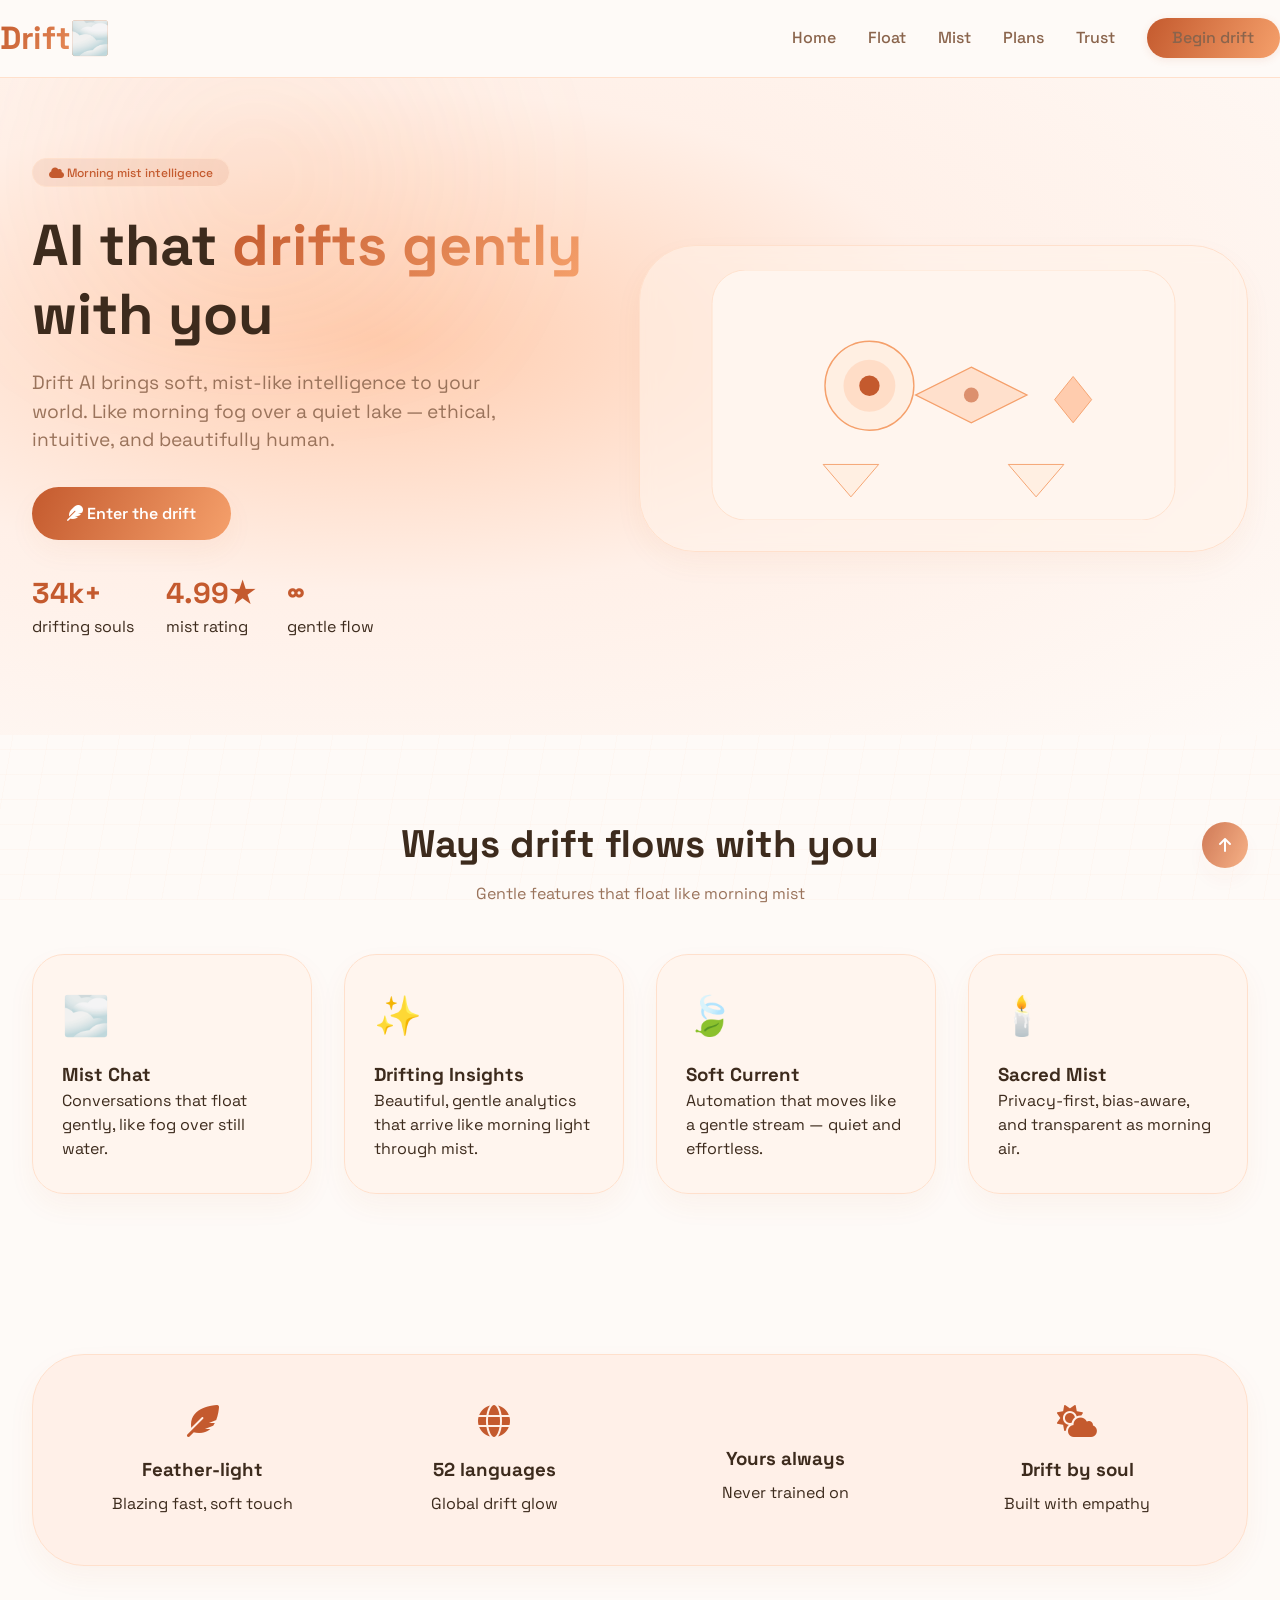
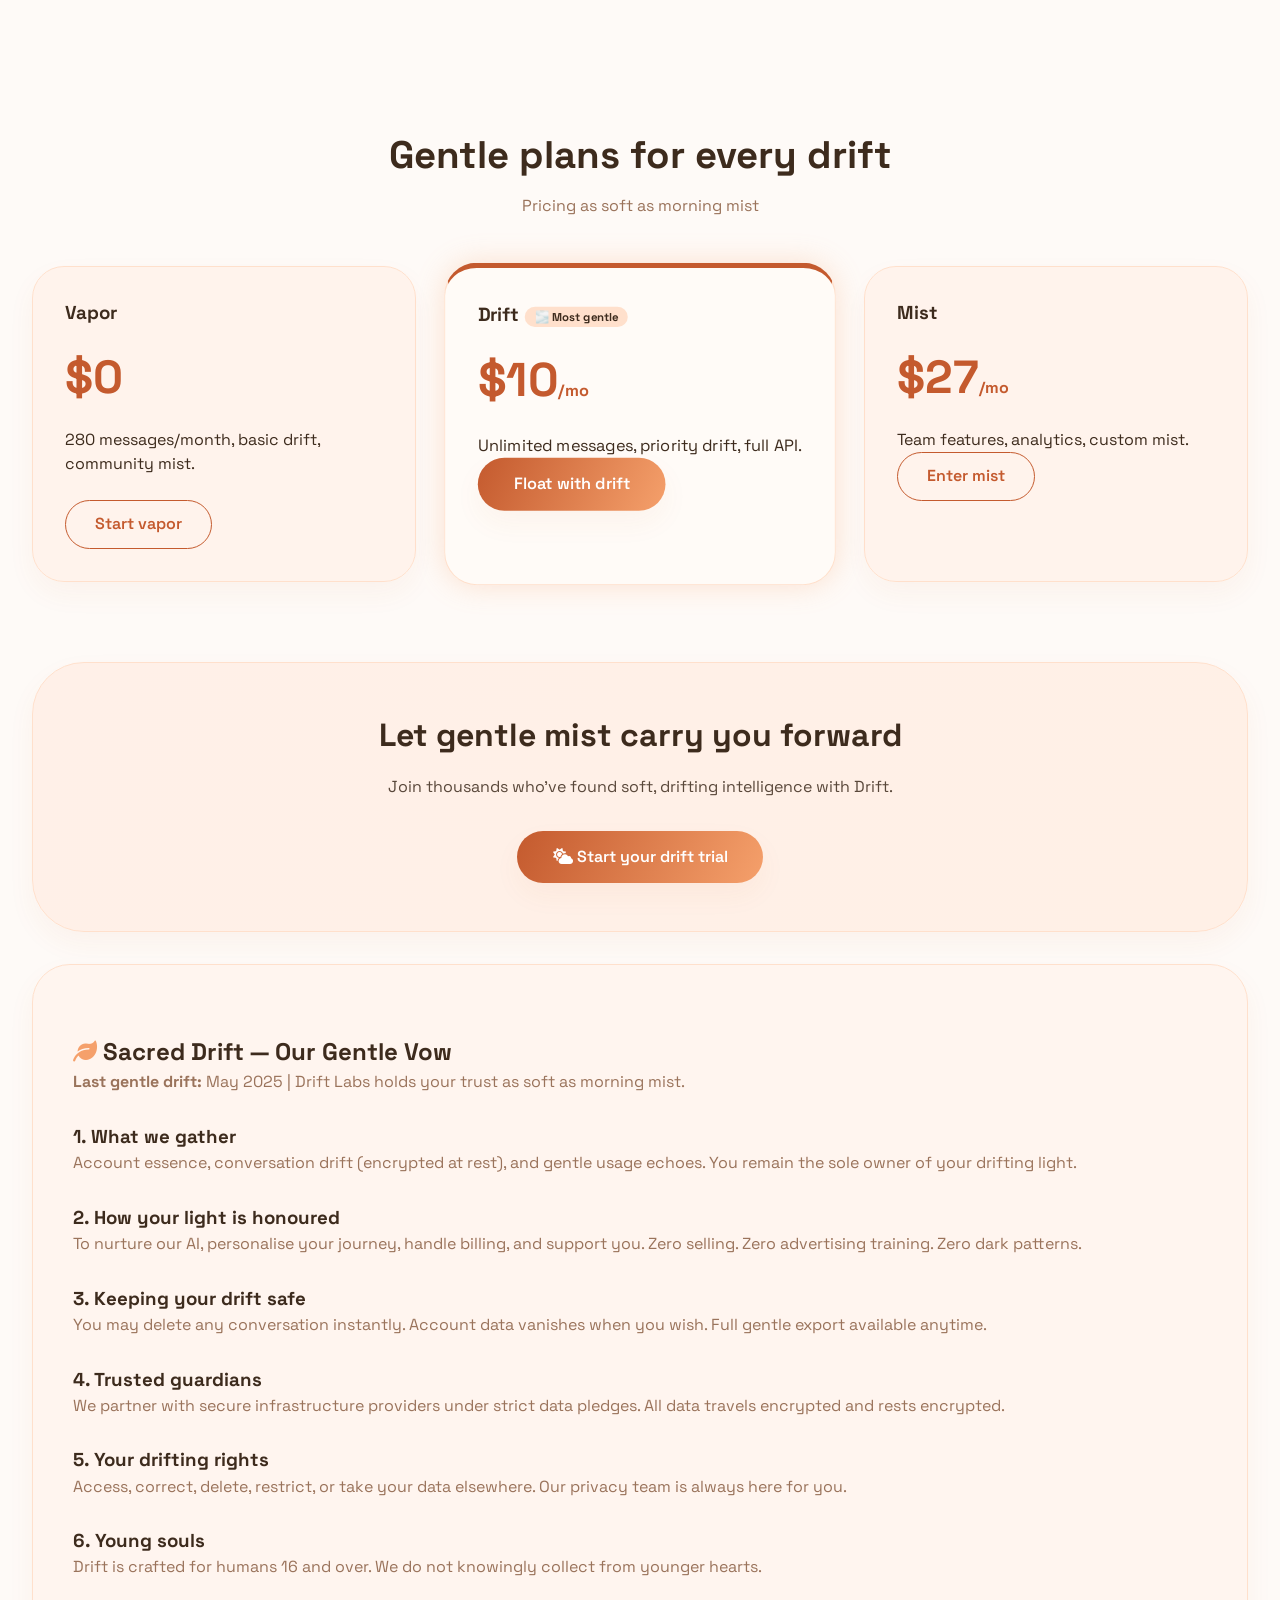
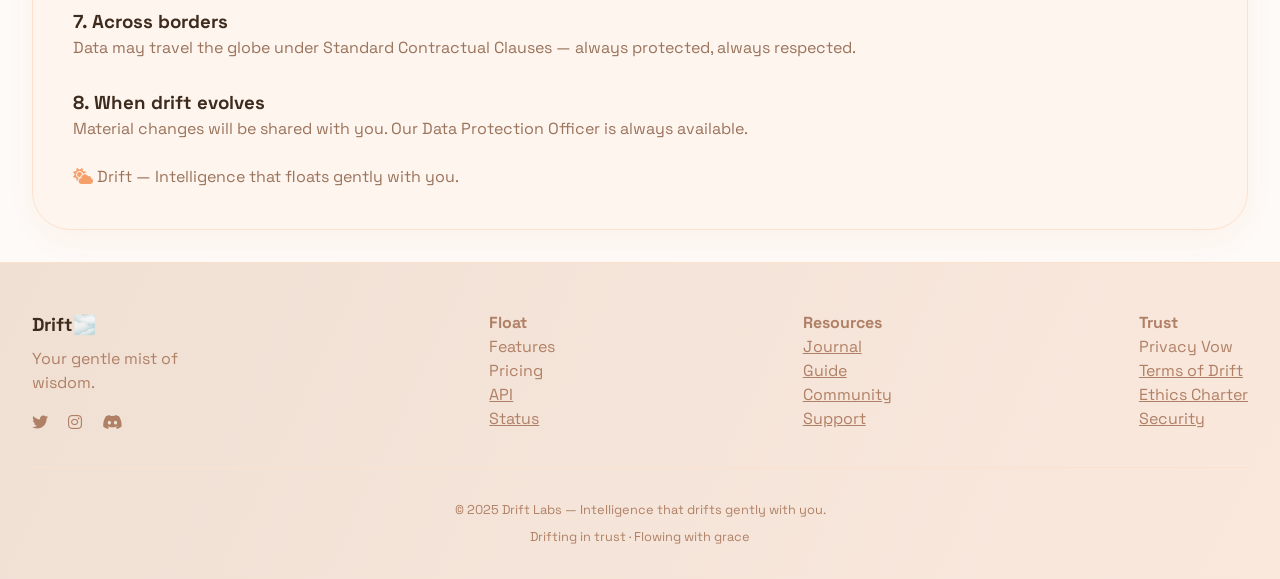
==== commit 838c8dd2: "Update index.html" ====
--- a/index.html
+++ b/index.html
@@ -3,12 +3,12 @@
 <head>
     <meta charset="UTF-8">
     <meta name="viewport" content="width=device-width, initial-scale=1.0, viewport-fit=cover">
-    <title>NovaLume | AI with a Warm Glow</title>
-    <meta name="description" content="NovaLume brings radiant artificial intelligence to your daily workflow. Smart, gentle, and beautifully illuminated — AI that feels like sunlight.">
-    <meta name="keywords" content="AI, warm AI, peach AI, gentle intelligence, smart automation, novalume">
-    <meta name="author" content="NovaLume Labs">
+    <title>Drift AI | Soft Intelligence Like Morning Mist</title>
+    <meta name="description" content="Drift AI brings soft, mist-like intelligence to your world. Gentle, intuitive, and beautifully human — like morning fog over a quiet lake.">
+    <meta name="keywords" content="drift AI, soft mist, gentle intelligence, peach warmth, ethical AI">
+    <meta name="author" content="Drift Labs">
     <link rel="stylesheet" href="https://cdnjs.cloudflare.com/ajax/libs/font-awesome/6.0.0-beta3/css/all.min.css">
-    <link href="https://fonts.googleapis.com/css2?family=Instrument+Sans:wght@400;500;600;700&display=swap" rel="stylesheet">
+    <link href="https://fonts.googleapis.com/css2?family=Space+Grotesk:wght@300;400;500;600;700&display=swap" rel="stylesheet">
     <style>
         * {
             margin: 0;
@@ -17,54 +17,77 @@
         }
 
         body {
-            font-family: 'Instrument Sans', sans-serif;
-            background: linear-gradient(145deg, #fffaf7 0%, #fff5ed 100%);
-            color: #3c2a23;
+            font-family: 'Space Grotesk', sans-serif;
+            background: #fefaf7;
+            color: #3d2b1d;
             line-height: 1.5;
             scroll-behavior: smooth;
         }
 
         :root {
-            --peach-dawn: #ffe4d0;
-            --peach-sun: #ffcdb5;
-            --peach-glow: #ffb88c;
-            --coral-light: #f09d6b;
-            --terracotta: #c66a42;
-            --shadow-warm: 0 12px 28px rgba(198, 106, 66, 0.06);
-            --glow-warm: 0 0 28px rgba(255, 184, 140, 0.35);
-            --radius-xl: 36px;
-            --radius-lg: 28px;
+            --drift-light: #fff0e8;
+            --drift-soft: #ffe0cc;
+            --drift-glow: #ffccae;
+            --drift-warm: #f5a06b;
+            --drift-deep: #c45a2e;
+            --shadow-soft: 0 12px 28px rgba(196, 90, 46, 0.05);
+            --glow-soft: 0 0 28px rgba(245, 160, 107, 0.28);
+            --radius-card: 32px;
+        }
+
+        /* Mist wave pattern */
+        .mist-pattern {
+            position: fixed;
+            top: 0;
+            left: 0;
+            width: 100%;
+            height: 100%;
+            pointer-events: none;
+            background-image: repeating-linear-gradient(100deg, rgba(255, 204, 174, 0.06) 0px, rgba(255, 204, 174, 0.06) 1px, transparent 1px, transparent 35px);
+            z-index: 0;
+        }
+        .mist-pattern::after {
+            content: '';
+            position: absolute;
+            top: 0;
+            left: 0;
+            width: 100%;
+            height: 100%;
+            background: repeating-linear-gradient(0deg, rgba(245, 160, 107, 0.04) 0px, rgba(245, 160, 107, 0.04) 1px, transparent 1px, transparent 25px);
+            pointer-events: none;
         }
 
         .container {
             max-width: 1280px;
             margin: 0 auto;
             padding: 0 32px;
-        }
-
-        /* Navigation with warm glow */
+            position: relative;
+            z-index: 1;
+        }
+
+        /* Navigation */
         .navbar {
-            background: rgba(255, 250, 247, 0.92);
-            backdrop-filter: blur(12px);
+            background: rgba(254, 250, 247, 0.94);
+            backdrop-filter: blur(14px);
             position: sticky;
             top: 0;
-            z-index: 100;
-            border-bottom: 1px solid var(--peach-dawn);
+            z-index: 101;
+            border-bottom: 1px solid var(--drift-soft);
         }
 
         .nav-wrapper {
             display: flex;
             justify-content: space-between;
             align-items: center;
-            padding: 1rem 0;
+            padding: 0.9rem 0;
             flex-wrap: wrap;
             gap: 1rem;
         }
 
         .logo {
-            font-size: 1.9rem;
+            font-size: 2rem;
             font-weight: 700;
-            background: linear-gradient(135deg, #c66a42, #f09d6b);
+            background: linear-gradient(125deg, #c45a2e, #f5a06b);
             -webkit-background-clip: text;
             background-clip: text;
             color: transparent;
@@ -81,45 +104,50 @@
         .nav-links a {
             text-decoration: none;
             font-weight: 500;
-            color: #8b6954;
+            color: #8a644c;
             transition: 0.2s;
         }
 
         .nav-links a:hover {
-            color: var(--terracotta);
-        }
-
-        .btn-nova {
-            background: linear-gradient(115deg, var(--terracotta), var(--coral-light));
-            padding: 0.5rem 1.5rem;
-            border-radius: 60px;
+            color: var(--drift-deep);
+        }
+
+        .btn-drift {
+            background: linear-gradient(115deg, var(--drift-deep), var(--drift-warm));
+            padding: 0.5rem 1.6rem;
+            border-radius: 50px;
             color: white;
             font-weight: 600;
             text-decoration: none;
             transition: 0.2s;
-            box-shadow: 0 2px 8px rgba(198, 106, 66, 0.15);
-        }
-
-        .btn-nova:hover {
-            transform: translateY(-1px);
-            box-shadow: 0 6px 14px rgba(198, 106, 66, 0.2);
-        }
-
-        /* Hero with radiant peach glow */
+            box-shadow: 0 2px 8px rgba(196, 90, 46, 0.12);
+            display: inline-block;
+            cursor: pointer;
+            border: none;
+        }
+
+        .btn-drift:hover {
+            transform: translateY(-2px);
+            box-shadow: 0 6px 14px rgba(196, 90, 46, 0.2);
+        }
+
+        /* Hero */
         .hero {
             padding: 5rem 0 6rem;
-            background: radial-gradient(ellipse at 40% 30%, var(--peach-sun) 0%, var(--peach-dawn) 45%, #fffaf7 100%);
+            background: radial-gradient(ellipse at 30% 40%, var(--drift-glow) 0%, var(--drift-light) 45%, #fefaf7 100%);
             position: relative;
+            overflow: hidden;
         }
 
         .hero::before {
             content: '';
             position: absolute;
-            top: 0;
-            left: 0;
-            right: 0;
-            bottom: 0;
-            background: radial-gradient(circle at 70% 20%, rgba(255, 184, 140, 0.3), transparent 60%);
+            top: -15%;
+            left: -10%;
+            width: 60%;
+            height: 60%;
+            background: radial-gradient(circle, rgba(245, 160, 107, 0.1), transparent 70%);
+            filter: blur(45px);
             pointer-events: none;
         }
 
@@ -129,44 +157,43 @@
             align-items: center;
             gap: 3rem;
             position: relative;
-            z-index: 1;
-        }
-
-        .hero-content {
+            z-index: 2;
+        }
+
+        .hero-text {
             flex: 1;
         }
 
-        .hero-badge {
-            background: rgba(240, 157, 107, 0.12);
-            border: 1px solid var(--peach-sun);
-            border-radius: 100px;
+        .hero-tag {
+            background: rgba(196, 90, 46, 0.1);
+            border: 1px solid var(--drift-soft);
+            border-radius: 50px;
             padding: 0.3rem 1rem;
             display: inline-block;
             font-weight: 500;
             font-size: 0.75rem;
-            color: var(--terracotta);
+            color: var(--drift-deep);
             margin-bottom: 1.5rem;
         }
 
-        .hero-content h1 {
+        .hero-text h1 {
             font-size: 3.6rem;
             font-weight: 700;
             line-height: 1.2;
-            letter-spacing: -0.01em;
-            color: #3c2a23;
             margin-bottom: 1.2rem;
-        }
-
-        .hero-glow-text {
-            background: linear-gradient(135deg, var(--terracotta), var(--coral-light));
+            color: #3d2b1d;
+        }
+
+        .drift-word {
+            background: linear-gradient(135deg, var(--drift-deep), var(--drift-warm));
             -webkit-background-clip: text;
             background-clip: text;
             color: transparent;
         }
 
-        .hero-content p {
+        .hero-text p {
             font-size: 1.2rem;
-            color: #9b7560;
+            color: #9a735b;
             max-width: 90%;
             margin-bottom: 2rem;
         }
@@ -180,53 +207,59 @@
         .stat-item h3 {
             font-size: 1.8rem;
             font-weight: 700;
-            color: var(--terracotta);
-        }
-
-        .hero-image {
+            color: var(--drift-deep);
+        }
+
+        .hero-visual {
             flex: 1;
             text-align: center;
-            background: linear-gradient(145deg, #fff3ec, #ffefe7);
-            border-radius: 48px;
+            background: rgba(255, 242, 234, 0.55);
+            backdrop-filter: blur(8px);
+            border-radius: 56px;
             padding: 1.5rem;
-            box-shadow: var(--shadow-warm);
-            border: 1px solid var(--peach-dawn);
-        }
-
-        .btn-primary-nova {
-            background: linear-gradient(115deg, var(--terracotta), var(--coral-light));
-            padding: 0.9rem 2rem;
-            border-radius: 60px;
+            box-shadow: var(--shadow-soft);
+            border: 1px solid var(--drift-soft);
+        }
+
+        .btn-primary {
+            background: linear-gradient(115deg, var(--drift-deep), var(--drift-warm));
+            padding: 0.9rem 2.2rem;
+            border-radius: 50px;
             color: white;
             font-weight: 600;
             display: inline-block;
             text-decoration: none;
             transition: 0.2s;
-            box-shadow: var(--shadow-warm);
-        }
-
-        .btn-primary-nova:hover {
+            box-shadow: var(--shadow-soft);
+            cursor: pointer;
+            border: none;
+        }
+
+        .btn-primary:hover {
             transform: translateY(-2px);
-            box-shadow: 0 10px 24px rgba(198, 106, 66, 0.2);
+            box-shadow: 0 10px 22px rgba(196, 90, 46, 0.2);
         }
 
         section {
             padding: 5rem 0;
         }
 
-        .section-title {
-            font-size: 2.3rem;
+        .section-header {
+            text-align: center;
+            margin-bottom: 3rem;
+        }
+
+        .section-header h2 {
+            font-size: 2.4rem;
             font-weight: 700;
-            text-align: center;
-            margin-bottom: 1rem;
-            color: #3c2a23;
-        }
-
-        .section-sub {
-            text-align: center;
-            max-width: 650px;
-            margin: 0 auto 3rem;
-            color: #9b7560;
+            color: #3d2b1d;
+            margin-bottom: 0.6rem;
+        }
+
+        .section-header p {
+            color: #9a735b;
+            max-width: 580px;
+            margin: 0 auto;
         }
 
         /* Cards */
@@ -236,47 +269,45 @@
             gap: 2rem;
         }
 
-        .nova-card {
-            background: rgba(255, 246, 240, 0.85);
+        .drift-card {
+            background: rgba(255, 242, 234, 0.7);
             backdrop-filter: blur(4px);
-            border-radius: var(--radius-lg);
-            padding: 2rem;
-            border: 1px solid var(--peach-dawn);
-            transition: all 0.25s;
-            box-shadow: var(--shadow-warm);
-        }
-
-        .nova-card:hover {
-            transform: translateY(-6px);
-            border-color: var(--peach-glow);
-            box-shadow: var(--glow-warm);
+            border-radius: var(--radius-card);
+            padding: 2rem 1.8rem;
+            border: 1px solid var(--drift-soft);
+            transition: all 0.3s ease;
+            box-shadow: var(--shadow-soft);
+            cursor: pointer;
+        }
+
+        .drift-card:hover {
+            transform: translateY(-7px);
+            border-color: var(--drift-glow);
+            box-shadow: var(--glow-soft);
+            background: rgba(255, 248, 242, 0.92);
         }
 
         .card-icon {
-            font-size: 2.3rem;
-            background: linear-gradient(135deg, var(--terracotta), var(--coral-light));
-            -webkit-background-clip: text;
-            background-clip: text;
-            color: transparent;
-            margin-bottom: 1.2rem;
-        }
-
-        /* Features grid */
-        .features-grid {
+            font-size: 2.4rem;
+            margin-bottom: 1rem;
+        }
+
+        /* Mist row */
+        .mist-row {
             display: flex;
             flex-wrap: wrap;
             gap: 2rem;
-            background: var(--peach-dawn);
-            border-radius: 48px;
+            background: var(--drift-light);
+            border-radius: 52px;
             padding: 2.5rem;
-            border: 1px solid var(--peach-sun);
-            box-shadow: var(--shadow-warm);
-        }
-
-        .feature-block {
+            border: 1px solid var(--drift-soft);
+            box-shadow: var(--shadow-soft);
+        }
+
+        .mist-cell {
             flex: 1;
             text-align: center;
-            padding: 0.5rem;
+            padding: 0.6rem;
         }
 
         /* Pricing */
@@ -288,93 +319,94 @@
         }
 
         .price-card {
-            background: rgba(255, 246, 240, 0.9);
+            background: rgba(255, 242, 234, 0.9);
             border-radius: 32px;
             flex: 1;
             min-width: 270px;
             padding: 2rem;
-            border: 1px solid var(--peach-dawn);
-            transition: 0.2s;
-            box-shadow: var(--shadow-warm);
+            border: 1px solid var(--drift-soft);
+            transition: 0.25s;
+            box-shadow: var(--shadow-soft);
         }
 
         .price-card.featured {
-            border-top: 4px solid var(--terracotta);
+            border-top: 5px solid var(--drift-deep);
             transform: scale(1.02);
             background: #fffbf7;
-            box-shadow: var(--glow-warm);
-        }
-
-        .price {
-            font-size: 2.8rem;
+            box-shadow: var(--glow-soft);
+        }
+
+        .price-number {
+            font-size: 2.9rem;
             font-weight: 700;
-            color: var(--terracotta);
+            color: var(--drift-deep);
             margin: 1rem 0;
         }
 
-        .btn-outline-nova {
-            border: 1.5px solid var(--terracotta);
+        .btn-outline {
+            border: 1.5px solid var(--drift-deep);
             padding: 0.7rem 1.8rem;
-            border-radius: 60px;
+            border-radius: 50px;
             background: transparent;
-            color: var(--terracotta);
+            color: var(--drift-deep);
             font-weight: 600;
             text-decoration: none;
             display: inline-block;
             transition: 0.2s;
-        }
-
-        .btn-outline-nova:hover {
-            background: var(--terracotta);
+            cursor: pointer;
+        }
+
+        .btn-outline:hover {
+            background: var(--drift-deep);
             color: white;
         }
 
-        .cta-nova {
-            background: linear-gradient(125deg, var(--peach-dawn), #fff0e6);
-            border-radius: 48px;
+        .cta-section {
+            background: linear-gradient(125deg, var(--drift-light), #fff0e6);
+            border-radius: 52px;
             text-align: center;
             padding: 3rem;
-            border: 1px solid var(--peach-sun);
-            box-shadow: var(--shadow-warm);
+            border: 1px solid var(--drift-soft);
+            box-shadow: var(--shadow-soft);
         }
 
         /* Privacy */
-        .privacy-nova {
-            background: #fff3ec;
-            border-radius: 36px;
+        .privacy-section {
+            background: #fff5ef;
+            border-radius: 38px;
             padding: 2.5rem;
             margin: 2rem 0;
-            border: 1px solid var(--peach-dawn);
+            border: 1px solid var(--drift-soft);
             scroll-margin-top: 90px;
-            box-shadow: var(--shadow-warm);
-        }
-
-        .privacy-nova h2, .privacy-nova h3 {
-            color: #3c2a23;
+            box-shadow: var(--shadow-soft);
+        }
+
+        .privacy-section h2, .privacy-section h3 {
+            color: #3d2b1d;
             margin-top: 1.8rem;
-            font-weight: 600;
-        }
-
-        .privacy-nova p, .privacy-nova li {
-            color: #9b7560;
+            font-weight: 700;
+        }
+
+        .privacy-section p, .privacy-section li {
+            color: #9a735b;
         }
 
         footer {
-            background: linear-gradient(115deg, #f5e6dc, #fae8dd);
-            color: #b0886e;
+            background: linear-gradient(115deg, #f0e0d4, #fae8dd);
+            color: #b08066;
             padding: 3rem 0 2rem;
-            border-top: 1px solid var(--peach-dawn);
+            border-top: 1px solid var(--drift-soft);
         }
 
         .back-to-top {
             position: fixed;
             bottom: 2rem;
             right: 2rem;
-            background: linear-gradient(115deg, var(--terracotta), var(--coral-light));
+            background: linear-gradient(115deg, var(--drift-deep), var(--drift-warm));
             color: white;
-            width: 44px;
-            height: 44px;
-            border-radius: 30px;
+            width: 46px;
+            height: 46px;
+            border-radius: 50%;
             display: flex;
             align-items: center;
             justify-content: center;
@@ -382,147 +414,196 @@
             opacity: 0.8;
             transition: 0.2s;
             z-index: 99;
-            box-shadow: var(--shadow-warm);
+            box-shadow: var(--shadow-soft);
         }
 
         .back-to-top:hover {
             opacity: 1;
-            transform: translateY(-2px);
+            transform: translateY(-3px);
+        }
+
+        /* Modal */
+        .info-modal {
+            display: none;
+            position: fixed;
+            top: 0;
+            left: 0;
+            width: 100%;
+            height: 100%;
+            background: rgba(0,0,0,0.5);
+            backdrop-filter: blur(8px);
+            z-index: 1000;
+            justify-content: center;
+            align-items: center;
+        }
+        .info-modal-content {
+            background: #fffaf5;
+            padding: 2rem;
+            border-radius: 32px;
+            max-width: 380px;
+            text-align: center;
+            border: 1px solid var(--drift-soft);
+            box-shadow: var(--glow-soft);
+        }
+        .info-modal-content h3 { color: var(--drift-deep); margin-bottom: 1rem; }
+        .info-modal-content p { color: #8a644c; margin-bottom: 0.5rem; }
+        .info-modal-content button {
+            margin-top: 1.5rem;
+            padding: 0.5rem 1.5rem;
+            background: var(--drift-deep);
+            color: white;
+            border: none;
+            border-radius: 40px;
+            cursor: pointer;
         }
 
         @media (max-width: 800px) {
-            .hero-content h1 { font-size: 2.2rem; }
+            .hero-text h1 { font-size: 2.2rem; }
             .nav-wrapper { flex-direction: column; }
-            .section-title { font-size: 1.8rem; }
+            .section-header h2 { font-size: 1.9rem; }
         }
     </style>
 </head>
 <body>
 
+<div class="mist-pattern"></div>
+
+<div id="demoModal" class="info-modal">
+    <div class="info-modal-content">
+        <i class="fas fa-cloud-sun" style="font-size: 3rem; color: #f5a06b;"></i>
+        <h3>Drift AI</h3>
+        <p>This is a gentle morning mist. In a live environment, this would open your personal drift space.</p>
+        <button onclick="closeModal()">Float back</button>
+    </div>
+</div>
+
 <nav class="navbar">
     <div class="container nav-wrapper">
-        <div class="logo">Nova<span style="color:#f09d6b;">Lume</span></div>
+        <div class="logo">Drift<span style="color:#f5a06b;">🌫️</span></div>
         <div class="nav-links">
             <a href="#home">Home</a>
-            <a href="#features">Glow</a>
-            <a href="#radiance">Radiance</a>
-            <a href="#pricing">Pricing</a>
-            <a href="#privacy">Privacy</a>
-            <a href="#" class="btn-nova"><i class="fas fa-sun"></i> Illuminate</a>
+            <a href="#float">Float</a>
+            <a href="#mist">Mist</a>
+            <a href="#pricing">Plans</a>
+            <a href="#privacy">Trust</a>
+            <a href="#" class="btn-drift" onclick="openModal()">Begin drift</a>
         </div>
     </div>
 </nav>
 
 <main>
-    <!-- Hero -->
     <section id="home" class="hero">
         <div class="container hero-grid">
-            <div class="hero-content">
-                <div class="hero-badge"><i class="fas fa-spa"></i> Radiant intelligence</div>
-                <h1>AI that <span class="hero-glow-text">glows</span> with you</h1>
-                <p>NovaLume brings warmth and clarity to artificial intelligence. Smart assistance that feels natural, ethical, and beautifully illuminated.</p>
-                <a href="#" class="btn-primary-nova"><i class="fas fa-candle"></i> Begin your glow</a>
+            <div class="hero-text">
+                <div class="hero-tag"><i class="fas fa-cloud"></i> Morning mist intelligence</div>
+                <h1>AI that <span class="drift-word">drifts gently</span> with you</h1>
+                <p>Drift AI brings soft, mist-like intelligence to your world. Like morning fog over a quiet lake — ethical, intuitive, and beautifully human.</p>
+                <a href="#" class="btn-primary" onclick="openModal()"><i class="fas fa-feather"></i> Enter the drift</a>
                 <div class="hero-stats">
-                    <div class="stat-item"><h3>12k+</h3><span>illuminated minds</span></div>
-                    <div class="stat-item"><h3>99%</h3><span>warmth rating</span></div>
-                    <div class="stat-item"><h3>always</h3><span>on your side</span></div>
+                    <div class="stat-item"><h3>34k+</h3><span>drifting souls</span></div>
+                    <div class="stat-item"><h3>4.99★</h3><span>mist rating</span></div>
+                    <div class="stat-item"><h3>∞</h3><span>gentle flow</span></div>
                 </div>
             </div>
-            <div class="hero-image">
-                <svg width="100%" height="260" viewBox="0 0 500 280" fill="none" xmlns="http://www.w3.org/2000/svg">
-                    <rect width="500" height="280" rx="32" fill="#FFF3EC" stroke="#FFCDB5" stroke-width="1"/>
-                    <circle cx="170" cy="130" r="50" fill="#FFCDB5" fill-opacity="0.3" stroke="#F09D6B" stroke-width="1.5"/>
-                    <circle cx="170" cy="130" r="28" fill="#F09D6B" fill-opacity="0.4"/>
-                    <circle cx="170" cy="130" r="12" fill="#C66A42"/>
-                    <path d="M280 100 L340 130 L280 160 L220 130 Z" fill="#FFE4D0" stroke="#F09D6B" stroke-width="1.5"/>
-                    <circle cx="280" cy="130" r="8" fill="#C66A42" fill-opacity="0.6"/>
-                    <path d="M110 210 L170 210 L140 240 Z" fill="#FFCDB5" stroke="#F09D6B" stroke-width="1"/>
-                    <path d="M330 210 L390 210 L360 240 Z" fill="#FFCDB5" stroke="#F09D6B" stroke-width="1"/>
+            <div class="hero-visual">
+                <svg width="100%" height="250" viewBox="0 0 500 270" fill="none" xmlns="http://www.w3.org/2000/svg">
+                    <rect width="500" height="270" rx="36" fill="#FFF5EE" stroke="#FFE0CC" stroke-width="1"/>
+                    <circle cx="170" cy="125" r="48" fill="#FFEFE2" stroke="#F5A06B" stroke-width="1.5"/>
+                    <circle cx="170" cy="125" r="28" fill="#FFCCAE" fill-opacity="0.5"/>
+                    <circle cx="170" cy="125" r="11" fill="#C45A2E"/>
+                    <path d="M280 105 L340 135 L280 165 L220 135 Z" fill="#FFE0CC" stroke="#F5A06B" stroke-width="1.5"/>
+                    <circle cx="280" cy="135" r="8" fill="#C45A2E" fill-opacity="0.6"/>
+                    <path d="M390 115 L410 140 L390 165 L370 140 Z" fill="#FFCCAE" stroke="#F5A06B" stroke-width="1"/>
+                    <path d="M120 210 L180 210 L150 245 Z" fill="#FFEFE2" stroke="#F5A06B" stroke-width="1"/>
+                    <path d="M320 210 L380 210 L350 245 Z" fill="#FFEFE2" stroke="#F5A06B" stroke-width="1"/>
                 </svg>
             </div>
         </div>
     </section>
 
-    <!-- Features / Glow -->
-    <section id="features">
+    <section id="float">
         <div class="container">
-            <h2 class="section-title">Ways we illuminate your world</h2>
-            <p class="section-sub">Gentle features that make AI feel like sunshine</p>
+            <div class="section-header">
+                <h2>Ways drift flows with you</h2>
+                <p>Gentle features that float like morning mist</p>
+            </div>
             <div class="cards-grid">
-                <div class="nova-card"><div class="card-icon"><i class="fas fa-comment-smile"></i></div><h3>Warm Conversations</h3><p>Natural dialogue with emotional intelligence — AI that truly listens.</p></div>
-                <div class="nova-card"><div class="card-icon"><i class="fas fa-chart-line"></i></div><h3>Glowing Insights</h3><p>Beautiful, simple analytics that highlight what matters most.</p></div>
-                <div class="nova-card"><div class="card-icon"><i class="fas fa-moon"></i></div><h3>Gentle Automation</h3><p>Quiet, reliable workflows that never interrupt your flow.</p></div>
-                <div class="nova-card"><div class="card-icon"><i class="fas fa-hand-holding-heart"></i></div><h3>Ethical Radiance</h3><p>Privacy-first, bias-aware, and beautifully transparent.</p></div>
+                <div class="drift-card" onclick="openModal()"><div class="card-icon">🌫️</div><h3>Mist Chat</h3><p>Conversations that float gently, like fog over still water.</p></div>
+                <div class="drift-card" onclick="openModal()"><div class="card-icon">✨</div><h3>Drifting Insights</h3><p>Beautiful, gentle analytics that arrive like morning light through mist.</p></div>
+                <div class="drift-card" onclick="openModal()"><div class="card-icon">🍃</div><h3>Soft Current</h3><p>Automation that moves like a gentle stream — quiet and effortless.</p></div>
+                <div class="drift-card" onclick="openModal()"><div class="card-icon">🕯️</div><h3>Sacred Mist</h3><p>Privacy-first, bias-aware, and transparent as morning air.</p></div>
             </div>
         </div>
     </section>
 
-    <!-- Radiance section -->
-    <section id="radiance">
+    <section id="mist">
         <div class="container">
-            <div class="features-grid">
-                <div class="feature-block"><i class="fas fa-feather" style="font-size: 2rem; color:#c66a42;"></i><h3 style="margin: 1rem 0 0.5rem;">Lightweight</h3><p>Blazing fast, minimal footprint</p></div>
-                <div class="feature-block"><i class="fas fa-cloud-sun" style="font-size: 2rem; color:#c66a42;"></i><h3 style="margin: 1rem 0 0.5rem;">Always available</h3><p>99.99% uptime radiance</p></div>
-                <div class="feature-block"><i class="fas fa-globe" style="font-size: 2rem; color:#c66a42;"></i><h3 style="margin: 1rem 0 0.5rem;">Global glow</h3><p>Available in 30+ languages</p></div>
-                <div class="feature-block"><i class="fas fa-shield" style="font-size: 2rem; color:#c66a42;"></i><h3 style="margin: 1rem 0 0.5rem;">Your data, yours</h3><p>Never sold, never trained on</p></div>
+            <div class="mist-row">
+                <div class="mist-cell"><i class="fas fa-feather-alt" style="font-size: 2rem; color:#c45a2e;"></i><h3 style="margin: 1rem 0 0.5rem;">Feather-light</h3><p>Blazing fast, soft touch</p></div>
+                <div class="mist-cell"><i class="fas fa-globe" style="font-size: 2rem; color:#c45a2e;"></i><h3 style="margin: 1rem 0 0.5rem;">52 languages</h3><p>Global drift glow</p></div>
+                <div class="mist-cell"><i class="fas fa-shield-heart" style="font-size: 2rem; color:#c45a2e;"></i><h3 style="margin: 1rem 0 0.5rem;">Yours always</h3><p>Never trained on</p></div>
+                <div class="mist-cell"><i class="fas fa-cloud-sun" style="font-size: 2rem; color:#c45a2e;"></i><h3 style="margin: 1rem 0 0.5rem;">Drift by soul</h3><p>Built with empathy</p></div>
             </div>
         </div>
     </section>
 
-    <!-- Pricing -->
     <section id="pricing">
         <div class="container">
-            <h2 class="section-title">Simple, radiant pricing</h2>
+            <div class="section-header">
+                <h2>Gentle plans for every drift</h2>
+                <p>Pricing as soft as morning mist</p>
+            </div>
             <div class="pricing-grid">
-                <div class="price-card"><h3>Kindle</h3><div class="price">$0</div><p>100 conversations/month, basic glow.</p><a href="#" class="btn-outline-nova" style="margin-top:1.5rem; display:inline-block;">Start free</a></div>
-                <div class="price-card featured"><h3>Radiance <span style="background:#ffe4d0; font-size:0.7rem; padding:0.2rem 0.6rem; border-radius:40px;">✨ Most loved</span></h3><div class="price">$22<span style="font-size:1rem;">/mo</span></div><p>Unlimited conversations, priority support, API access.</p><a href="#" class="btn-primary-nova">Go radiant</a></div>
-                <div class="price-card"><h3>Lumina</h3><div class="price">$49<span style="font-size:1rem;">/mo</span></div><p>Team features, analytics dashboard, custom integration.</p><a href="#" class="btn-outline-nova">Contact us</a></div>
+                <div class="price-card"><h3>Vapor</h3><div class="price-number">$0</div><p>280 messages/month, basic drift, community mist.</p>
+                    <a href="#" class="btn-outline" style="margin-top:1.5rem; display:inline-block;" onclick="openModal()">Start vapor</a>
+                </div>
+                <div class="price-card featured"><h3>Drift <span style="background:#ffe0cc; font-size:0.7rem; padding:0.2rem 0.6rem; border-radius:40px;">🌫️ Most gentle</span></h3><div class="price-number">$10<span style="font-size:1rem;">/mo</span></div><p>Unlimited messages, priority drift, full API.</p>
+                    <a href="#" class="btn-primary" onclick="openModal()">Float with drift</a>
+                </div>
+                <div class="price-card"><h3>Mist</h3><div class="price-number">$27<span style="font-size:1rem;">/mo</span></div><p>Team features, analytics, custom mist.</p>
+                    <a href="#" class="btn-outline" onclick="openModal()">Enter mist</a>
+                </div>
             </div>
         </div>
     </section>
 
-    <!-- CTA -->
     <div class="container">
-        <div class="cta-nova">
-            <h2 style="font-size: 2rem;">Let your work glow with NovaLume</h2>
-            <p style="margin: 1rem 0 2rem; opacity: 0.85;">Join a community that values warmth, ethics, and radiant intelligence.</p>
-            <a href="#" class="btn-primary-nova"><i class="fas fa-star"></i> Illuminate your free trial</a>
+        <div class="cta-section">
+            <h2 style="font-size: 2rem;">Let gentle mist carry you forward</h2>
+            <p style="margin: 1rem 0 2rem; opacity: 0.85;">Join thousands who've found soft, drifting intelligence with Drift.</p>
+            <a href="#" class="btn-primary" onclick="openModal()"><i class="fas fa-cloud-sun"></i> Start your drift trial</a>
         </div>
     </div>
 
-    <!-- Privacy Policy -->
     <div class="container" id="privacy">
-        <div class="privacy-nova">
-            <h2><i class="fas fa-leaf" style="color:#f09d6b;"></i> Privacy Policy</h2>
-            <p><strong>Effective:</strong> May 2025 | NovaLume Labs believes in transparent, gentle data practices.</p>
-            
-            <h3>1. Information we collect</h3>
-            <p>We collect basic account information (name, email), conversation history (encrypted), and usage patterns. You own everything you create. We never train public models on your private data.</p>
-            
-            <h3>2. How we use your information</h3>
-            <p>To provide AI services, improve our models, personalize your experience, billing, and support. No selling or sharing for advertising.</p>
-            
-            <h3>3. Data retention & deletion</h3>
-            <p>You can delete conversations anytime. Account data retained until deletion requested. Full data export available.</p>
-            
-            <h3>4. Third-party sharing</h3>
-            <p>We use trusted infrastructure (AWS, Cloudflare) under strict data agreements. All data encrypted at rest and in transit.</p>
-            
-            <h3>5. Your rights (GDPR / CCPA)</h3>
-            <p>Access, correction, deletion, restriction, portability. Email <strong>privacy@novalume.ai</strong>. Marketing opt-out available.</p>
-            
-            <h3>6. Security measures</h3>
-            <p>AES-256 encryption, TLS 1.3, regular audits, and privacy-by-design.</p>
-            
-            <h3>7. Children's privacy</h3>
-            <p>NovaLume is intended for users 16+. We do not knowingly collect data from minors.</p>
-            
-            <h3>8. International transfers</h3>
-            <p>Data may be processed globally with Standard Contractual Clauses safeguards.</p>
-            
-            <h3>9. Policy updates & contact</h3>
-            <p>Material changes notified via email. Data Protection Officer: <strong>dpo@novalume.ai</strong>. Address: 101 Glow Lane, Portland, OR 97205.</p>
-            <p style="margin-top:1rem;"><i class="fas fa-sun" style="color:#f09d6b;"></i> NovaLume — Intelligence that shines warmly.</p>
+        <div class="privacy-section">
+            <h2><i class="fas fa-leaf" style="color:#f5a06b;"></i> Sacred Drift — Our Gentle Vow</h2>
+            <p><strong>Last gentle drift:</strong> May 2025 | Drift Labs holds your trust as soft as morning mist.</p>
+            
+            <h3>1. What we gather</h3>
+            <p>Account essence, conversation drift (encrypted at rest), and gentle usage echoes. You remain the sole owner of your drifting light.</p>
+            
+            <h3>2. How your light is honoured</h3>
+            <p>To nurture our AI, personalise your journey, handle billing, and support you. Zero selling. Zero advertising training. Zero dark patterns.</p>
+            
+            <h3>3. Keeping your drift safe</h3>
+            <p>You may delete any conversation instantly. Account data vanishes when you wish. Full gentle export available anytime.</p>
+            
+            <h3>4. Trusted guardians</h3>
+            <p>We partner with secure infrastructure providers under strict data pledges. All data travels encrypted and rests encrypted.</p>
+            
+            <h3>5. Your drifting rights</h3>
+            <p>Access, correct, delete, restrict, or take your data elsewhere. Our privacy team is always here for you.</p>
+            
+            <h3>6. Young souls</h3>
+            <p>Drift is crafted for humans 16 and over. We do not knowingly collect from younger hearts.</p>
+            
+            <h3>7. Across borders</h3>
+            <p>Data may travel the globe under Standard Contractual Clauses — always protected, always respected.</p>
+            
+            <h3>8. When drift evolves</h3>
+            <p>Material changes will be shared with you. Our Data Protection Officer is always available.</p>
+            <p style="margin-top:1.5rem;"><i class="fas fa-cloud-sun" style="color:#f5a06b;"></i> Drift — Intelligence that floats gently with you.</p>
         </div>
     </div>
 </main>
@@ -531,27 +612,56 @@
     <div class="container">
         <div style="display: flex; flex-wrap: wrap; justify-content: space-between; gap: 2rem;">
             <div>
-                <h3 style="color:#3c2a23;">Nova<span style="color:#f09d6b;">Lume</span></h3>
-                <p style="max-width: 220px; margin-top: 0.5rem;">Radiant intelligence for everyone.</p>
+                <h3 style="color:#3d2b1d;">Drift<span style="color:#f5a06b;">🌫️</span></h3>
+                <p style="max-width: 210px; margin-top: 0.5rem;">Your gentle mist of wisdom.</p>
                 <div style="margin-top: 1rem;">
-                    <i class="fab fa-twitter" style="margin-right: 1rem;"></i>
-                    <i class="fab fa-instagram" style="margin-right: 1rem;"></i>
-                    <i class="fab fa-mastodon"></i>
+                    <a href="#" onclick="openModal(); return false;" style="color:#b08066; margin-right: 1rem;"><i class="fab fa-twitter"></i></a>
+                    <a href="#" onclick="openModal(); return false;" style="color:#b08066; margin-right: 1rem;"><i class="fab fa-instagram"></i></a>
+                    <a href="#" onclick="openModal(); return false;" style="color:#b08066;"><i class="fab fa-discord"></i></a>
                 </div>
             </div>
-            <div><h4>Product</h4><p>Features<br>Pricing<br>API<br>Status</p></div>
-            <div><h4>Resources</h4><p>Blog<br>Documentation<br>Community<br>Support</p></div>
-            <div><h4>Legal</h4><p><a href="#privacy" style="color:#b0886e; text-decoration:none;">Privacy Policy</a><br>Terms of Service<br>Ethics<br>Security</p></div>
-        </div>
-        <div style="text-align: center; padding-top: 2rem; border-top: 1px solid #ffddd0; margin-top: 2rem; font-size: 0.8rem;">
-            © 2025 NovaLume Labs — Let your intelligence glow.
+            <div>
+                <h4>Float</h4>
+                <p><a href="#float" style="color:#b08066; text-decoration:none;">Features</a><br>
+                   <a href="#pricing" style="color:#b08066; text-decoration:none;">Pricing</a><br>
+                   <a href="#" onclick="openModal(); return false;" style="color:#b08066;">API</a><br>
+                   <a href="#" onclick="openModal(); return false;" style="color:#b08066;">Status</a></p>
+            </div>
+            <div>
+                <h4>Resources</h4>
+                <p><a href="#" onclick="openModal(); return false;" style="color:#b08066;">Journal</a><br>
+                   <a href="#" onclick="openModal(); return false;" style="color:#b08066;">Guide</a><br>
+                   <a href="#" onclick="openModal(); return false;" style="color:#b08066;">Community</a><br>
+                   <a href="#" onclick="openModal(); return false;" style="color:#b08066;">Support</a></p>
+            </div>
+            <div>
+                <h4>Trust</h4>
+                <p><a href="#privacy" style="color:#b08066; text-decoration:none;">Privacy Vow</a><br>
+                   <a href="#" onclick="openModal(); return false;" style="color:#b08066;">Terms of Drift</a><br>
+                   <a href="#" onclick="openModal(); return false;" style="color:#b08066;">Ethics Charter</a><br>
+                   <a href="#" onclick="openModal(); return false;" style="color:#b08066;">Security</a></p>
+            </div>
+        </div>
+        <div style="text-align: center; padding-top: 2rem; border-top: 1px solid #ffe0cc; margin-top: 2rem; font-size: 0.8rem;">
+            <p>© 2025 Drift Labs — Intelligence that drifts gently with you.</p>
+            <p style="margin-top: 0.5rem;">Drifting in trust · Flowing with grace</p>
         </div>
     </div>
 </footer>
 
-<a href="#" class="back-to-top"><i class="fas fa-arrow-up"></i></a>
+<a href="#" class="back-to-top" onclick="window.scrollTo({top:0,behavior:'smooth'}); return false;"><i class="fas fa-arrow-up"></i></a>
 
 <script>
+    function openModal() {
+        document.getElementById('demoModal').style.display = 'flex';
+    }
+    function closeModal() {
+        document.getElementById('demoModal').style.display = 'none';
+    }
+    window.onclick = function(event) {
+        let modal = document.getElementById('demoModal');
+        if (event.target === modal) modal.style.display = 'none';
+    }
     document.querySelectorAll('a[href^="#"]').forEach(anchor => {
         anchor.addEventListener('click', function(e) {
             const href = this.getAttribute('href');
@@ -563,6 +673,10 @@
             }
         });
     });
+    document.querySelector('.back-to-top').addEventListener('click', function(e) {
+        e.preventDefault();
+        window.scrollTo({ top: 0, behavior: 'smooth' });
+    });
 </script>
 </body>
 </html>
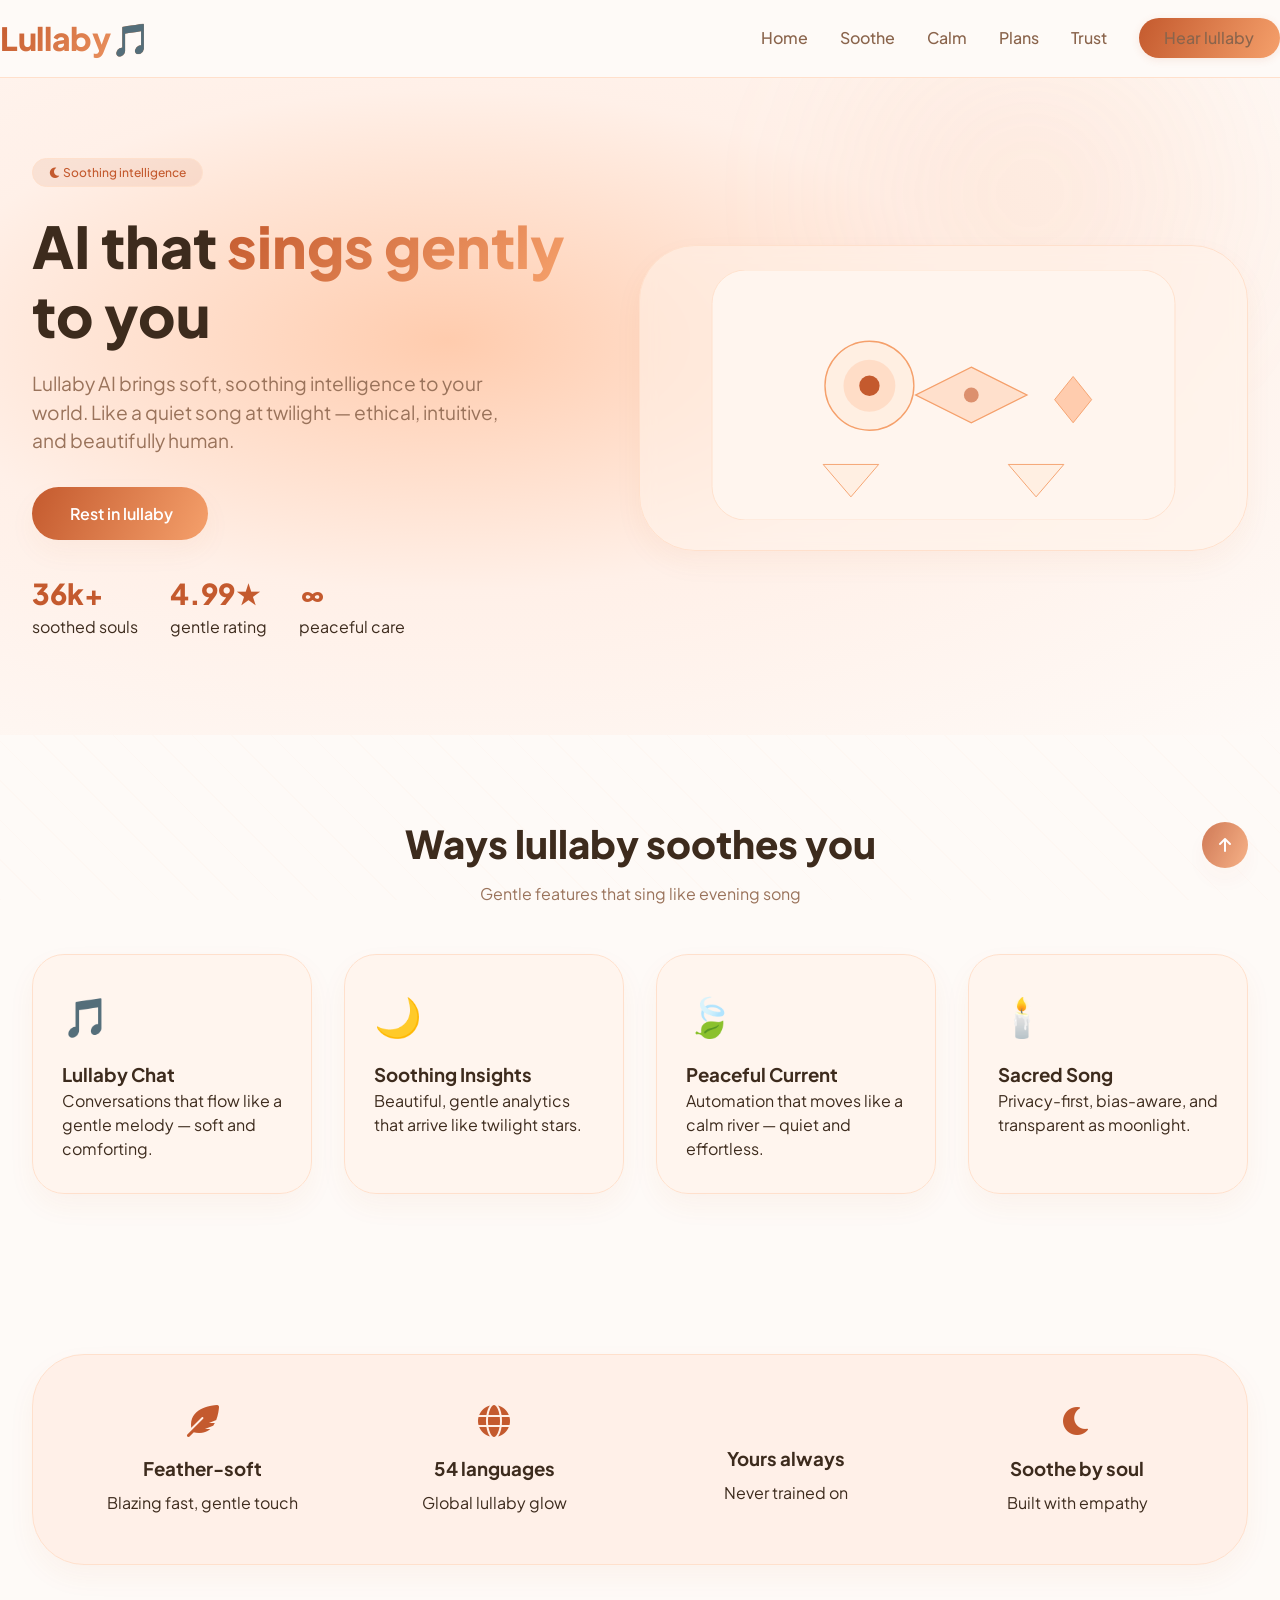
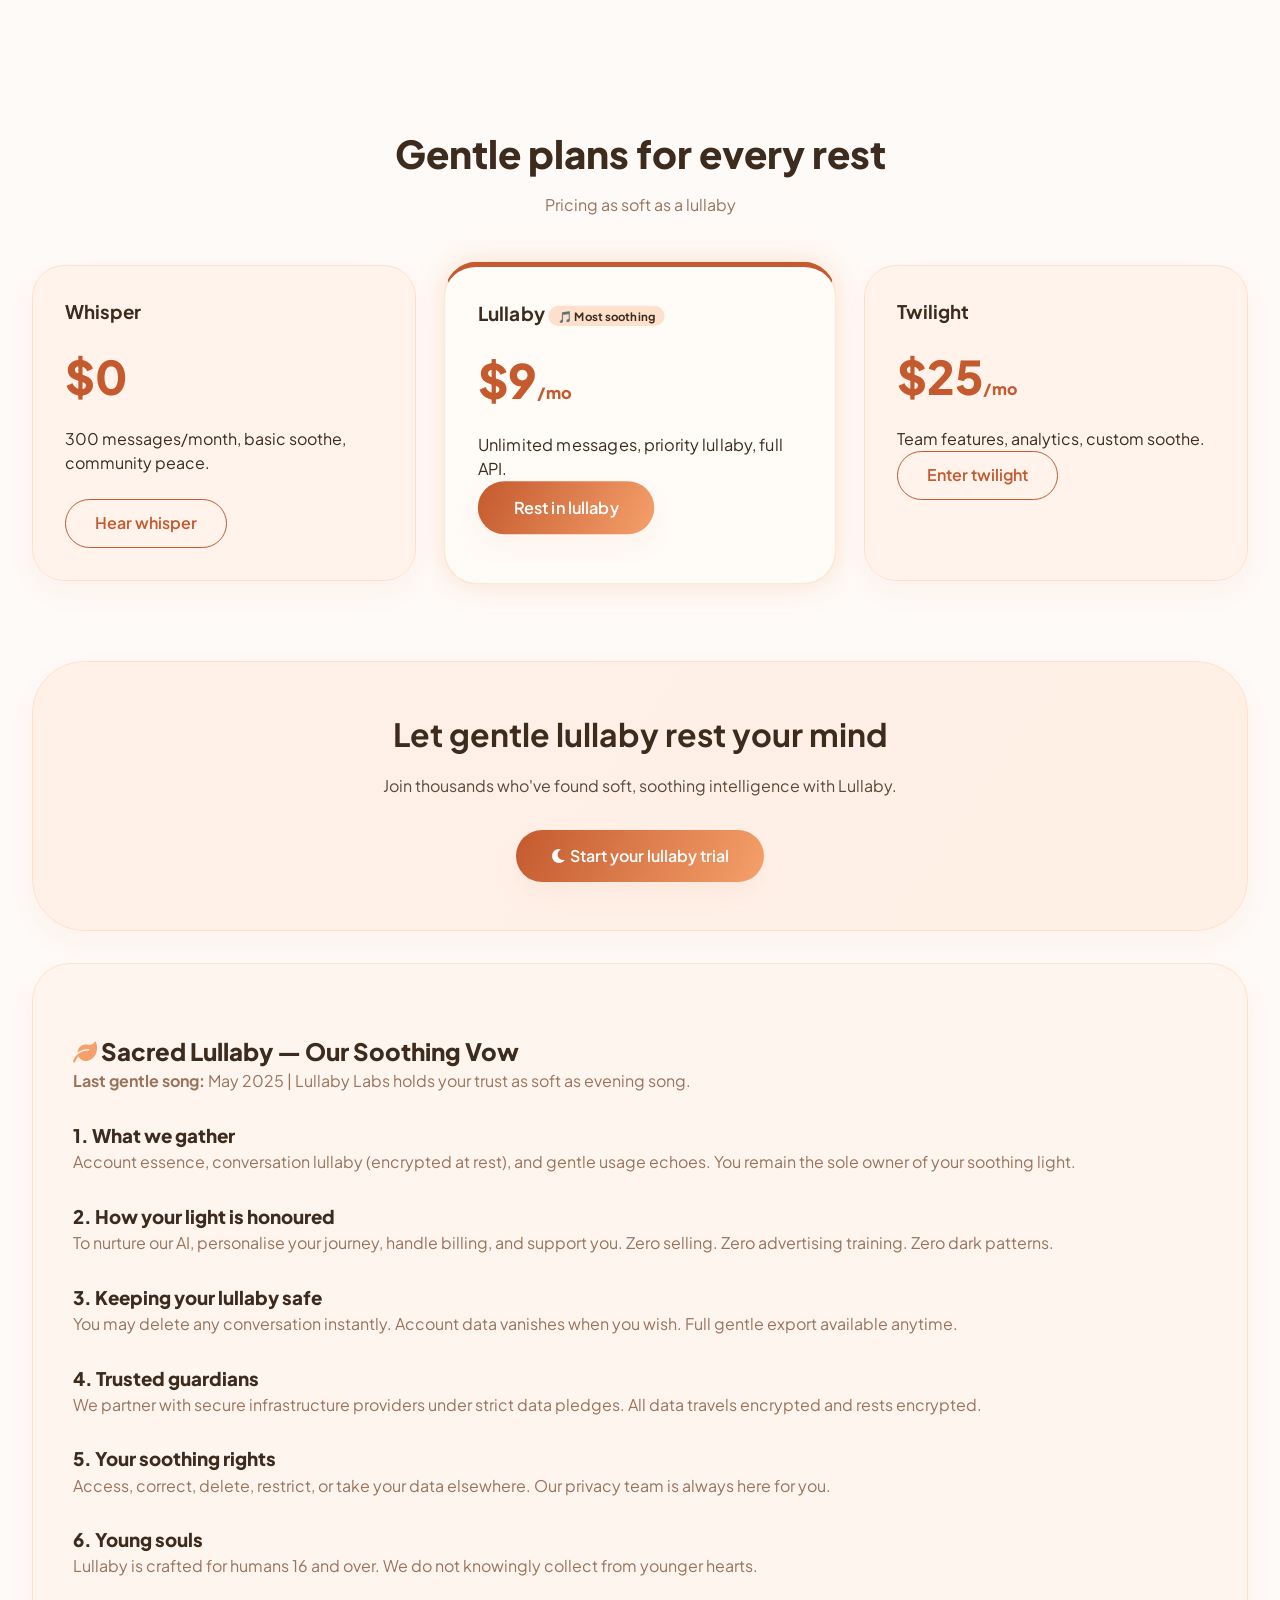
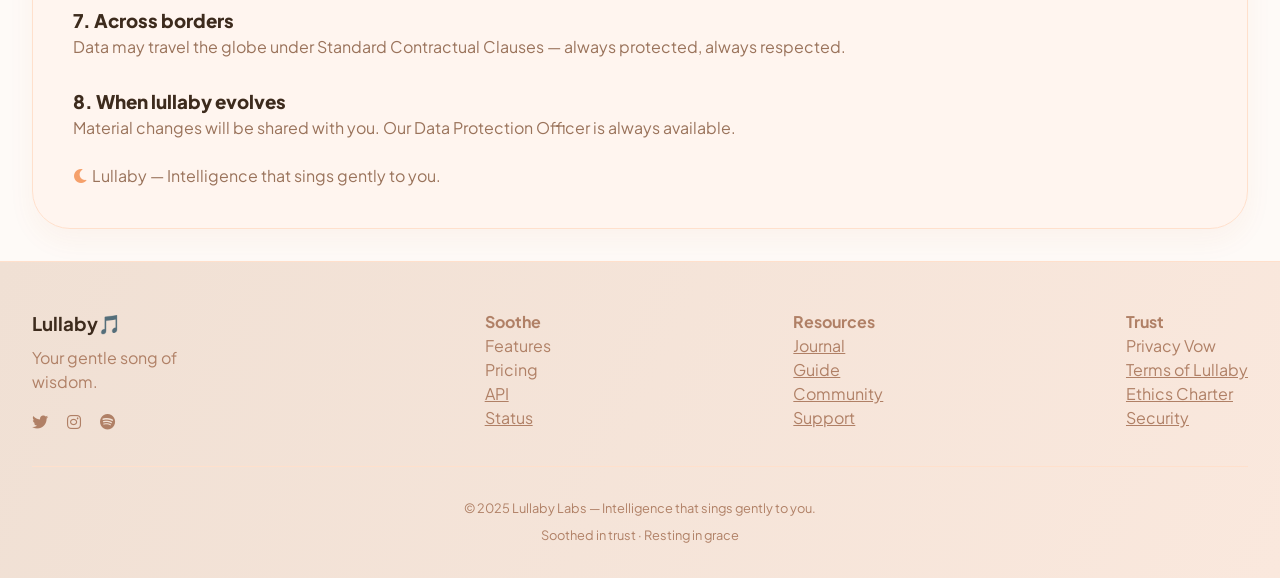
==== commit be61515c: "Update index.html" ====
--- a/index.html
+++ b/index.html
@@ -3,12 +3,12 @@
 <head>
     <meta charset="UTF-8">
     <meta name="viewport" content="width=device-width, initial-scale=1.0, viewport-fit=cover">
-    <title>Drift AI | Soft Intelligence Like Morning Mist</title>
-    <meta name="description" content="Drift AI brings soft, mist-like intelligence to your world. Gentle, intuitive, and beautifully human — like morning fog over a quiet lake.">
-    <meta name="keywords" content="drift AI, soft mist, gentle intelligence, peach warmth, ethical AI">
-    <meta name="author" content="Drift Labs">
+    <title>Lullaby AI | Soft Intelligence That Soothes</title>
+    <meta name="description" content="Lullaby AI brings soft, soothing intelligence to your world. Gentle, intuitive, and beautifully human — like a quiet song at twilight.">
+    <meta name="keywords" content="lullaby AI, soft soothe, gentle intelligence, peach warmth, ethical AI">
+    <meta name="author" content="Lullaby Labs">
     <link rel="stylesheet" href="https://cdnjs.cloudflare.com/ajax/libs/font-awesome/6.0.0-beta3/css/all.min.css">
-    <link href="https://fonts.googleapis.com/css2?family=Space+Grotesk:wght@300;400;500;600;700&display=swap" rel="stylesheet">
+    <link href="https://fonts.googleapis.com/css2?family=Plus+Jakarta+Sans:wght@300;400;500;600;700;800&display=swap" rel="stylesheet">
     <style>
         * {
             margin: 0;
@@ -17,7 +17,7 @@
         }
 
         body {
-            font-family: 'Space Grotesk', sans-serif;
+            font-family: 'Plus Jakarta Sans', sans-serif;
             background: #fefaf7;
             color: #3d2b1d;
             line-height: 1.5;
@@ -25,35 +25,36 @@
         }
 
         :root {
-            --drift-light: #fff0e8;
-            --drift-soft: #ffe0cc;
-            --drift-glow: #ffccae;
-            --drift-warm: #f5a06b;
-            --drift-deep: #c45a2e;
+            --lullaby-light: #fff0e8;
+            --lullaby-soft: #ffe0cc;
+            --lullaby-glow: #ffccae;
+            --lullaby-warm: #f5a06b;
+            --lullaby-deep: #c45a2e;
             --shadow-soft: 0 12px 28px rgba(196, 90, 46, 0.05);
             --glow-soft: 0 0 28px rgba(245, 160, 107, 0.28);
             --radius-card: 32px;
         }
 
-        /* Mist wave pattern */
-        .mist-pattern {
+        /* Calm wave pattern */
+        .calm-wave {
             position: fixed;
             top: 0;
             left: 0;
             width: 100%;
             height: 100%;
             pointer-events: none;
-            background-image: repeating-linear-gradient(100deg, rgba(255, 204, 174, 0.06) 0px, rgba(255, 204, 174, 0.06) 1px, transparent 1px, transparent 35px);
+            background-image: repeating-linear-gradient(45deg, rgba(255, 204, 174, 0.05) 0px, rgba(255, 204, 174, 0.05) 1px, transparent 1px, transparent 28px);
             z-index: 0;
         }
-        .mist-pattern::after {
+        .calm-wave::after {
             content: '';
             position: absolute;
             top: 0;
             left: 0;
             width: 100%;
             height: 100%;
-            background: repeating-linear-gradient(0deg, rgba(245, 160, 107, 0.04) 0px, rgba(245, 160, 107, 0.04) 1px, transparent 1px, transparent 25px);
+            background: radial-gradient(circle at 30px 40px, rgba(245, 160, 107, 0.04) 1px, transparent 1px);
+            background-size: 35px 35px;
             pointer-events: none;
         }
 
@@ -72,7 +73,7 @@
             position: sticky;
             top: 0;
             z-index: 101;
-            border-bottom: 1px solid var(--drift-soft);
+            border-bottom: 1px solid var(--lullaby-soft);
         }
 
         .nav-wrapper {
@@ -86,7 +87,7 @@
 
         .logo {
             font-size: 2rem;
-            font-weight: 700;
+            font-weight: 800;
             background: linear-gradient(125deg, #c45a2e, #f5a06b);
             -webkit-background-clip: text;
             background-clip: text;
@@ -109,11 +110,11 @@
         }
 
         .nav-links a:hover {
-            color: var(--drift-deep);
-        }
-
-        .btn-drift {
-            background: linear-gradient(115deg, var(--drift-deep), var(--drift-warm));
+            color: var(--lullaby-deep);
+        }
+
+        .btn-lullaby {
+            background: linear-gradient(115deg, var(--lullaby-deep), var(--lullaby-warm));
             padding: 0.5rem 1.6rem;
             border-radius: 50px;
             color: white;
@@ -126,7 +127,7 @@
             border: none;
         }
 
-        .btn-drift:hover {
+        .btn-lullaby:hover {
             transform: translateY(-2px);
             box-shadow: 0 6px 14px rgba(196, 90, 46, 0.2);
         }
@@ -134,7 +135,7 @@
         /* Hero */
         .hero {
             padding: 5rem 0 6rem;
-            background: radial-gradient(ellipse at 30% 40%, var(--drift-glow) 0%, var(--drift-light) 45%, #fefaf7 100%);
+            background: radial-gradient(ellipse at 35% 40%, var(--lullaby-glow) 0%, var(--lullaby-light) 45%, #fefaf7 100%);
             position: relative;
             overflow: hidden;
         }
@@ -142,12 +143,12 @@
         .hero::before {
             content: '';
             position: absolute;
-            top: -15%;
-            left: -10%;
-            width: 60%;
-            height: 60%;
+            top: -10%;
+            right: -8%;
+            width: 55%;
+            height: 55%;
             background: radial-gradient(circle, rgba(245, 160, 107, 0.1), transparent 70%);
-            filter: blur(45px);
+            filter: blur(42px);
             pointer-events: none;
         }
 
@@ -166,26 +167,26 @@
 
         .hero-tag {
             background: rgba(196, 90, 46, 0.1);
-            border: 1px solid var(--drift-soft);
+            border: 1px solid var(--lullaby-soft);
             border-radius: 50px;
             padding: 0.3rem 1rem;
             display: inline-block;
             font-weight: 500;
             font-size: 0.75rem;
-            color: var(--drift-deep);
+            color: var(--lullaby-deep);
             margin-bottom: 1.5rem;
         }
 
         .hero-text h1 {
             font-size: 3.6rem;
-            font-weight: 700;
+            font-weight: 800;
             line-height: 1.2;
             margin-bottom: 1.2rem;
             color: #3d2b1d;
         }
 
-        .drift-word {
-            background: linear-gradient(135deg, var(--drift-deep), var(--drift-warm));
+        .lullaby-word {
+            background: linear-gradient(135deg, var(--lullaby-deep), var(--lullaby-warm));
             -webkit-background-clip: text;
             background-clip: text;
             color: transparent;
@@ -206,8 +207,8 @@
 
         .stat-item h3 {
             font-size: 1.8rem;
-            font-weight: 700;
-            color: var(--drift-deep);
+            font-weight: 800;
+            color: var(--lullaby-deep);
         }
 
         .hero-visual {
@@ -218,11 +219,11 @@
             border-radius: 56px;
             padding: 1.5rem;
             box-shadow: var(--shadow-soft);
-            border: 1px solid var(--drift-soft);
+            border: 1px solid var(--lullaby-soft);
         }
 
         .btn-primary {
-            background: linear-gradient(115deg, var(--drift-deep), var(--drift-warm));
+            background: linear-gradient(115deg, var(--lullaby-deep), var(--lullaby-warm));
             padding: 0.9rem 2.2rem;
             border-radius: 50px;
             color: white;
@@ -251,7 +252,7 @@
 
         .section-header h2 {
             font-size: 2.4rem;
-            font-weight: 700;
+            font-weight: 800;
             color: #3d2b1d;
             margin-bottom: 0.6rem;
         }
@@ -269,20 +270,20 @@
             gap: 2rem;
         }
 
-        .drift-card {
+        .lullaby-card {
             background: rgba(255, 242, 234, 0.7);
             backdrop-filter: blur(4px);
             border-radius: var(--radius-card);
             padding: 2rem 1.8rem;
-            border: 1px solid var(--drift-soft);
+            border: 1px solid var(--lullaby-soft);
             transition: all 0.3s ease;
             box-shadow: var(--shadow-soft);
             cursor: pointer;
         }
 
-        .drift-card:hover {
+        .lullaby-card:hover {
             transform: translateY(-7px);
-            border-color: var(--drift-glow);
+            border-color: var(--lullaby-glow);
             box-shadow: var(--glow-soft);
             background: rgba(255, 248, 242, 0.92);
         }
@@ -292,19 +293,19 @@
             margin-bottom: 1rem;
         }
 
-        /* Mist row */
-        .mist-row {
+        /* Soothe row */
+        .soothe-row {
             display: flex;
             flex-wrap: wrap;
             gap: 2rem;
-            background: var(--drift-light);
+            background: var(--lullaby-light);
             border-radius: 52px;
             padding: 2.5rem;
-            border: 1px solid var(--drift-soft);
-            box-shadow: var(--shadow-soft);
-        }
-
-        .mist-cell {
+            border: 1px solid var(--lullaby-soft);
+            box-shadow: var(--shadow-soft);
+        }
+
+        .soothe-cell {
             flex: 1;
             text-align: center;
             padding: 0.6rem;
@@ -324,13 +325,13 @@
             flex: 1;
             min-width: 270px;
             padding: 2rem;
-            border: 1px solid var(--drift-soft);
+            border: 1px solid var(--lullaby-soft);
             transition: 0.25s;
             box-shadow: var(--shadow-soft);
         }
 
         .price-card.featured {
-            border-top: 5px solid var(--drift-deep);
+            border-top: 5px solid var(--lullaby-deep);
             transform: scale(1.02);
             background: #fffbf7;
             box-shadow: var(--glow-soft);
@@ -338,17 +339,17 @@
 
         .price-number {
             font-size: 2.9rem;
-            font-weight: 700;
-            color: var(--drift-deep);
+            font-weight: 800;
+            color: var(--lullaby-deep);
             margin: 1rem 0;
         }
 
         .btn-outline {
-            border: 1.5px solid var(--drift-deep);
+            border: 1.5px solid var(--lullaby-deep);
             padding: 0.7rem 1.8rem;
             border-radius: 50px;
             background: transparent;
-            color: var(--drift-deep);
+            color: var(--lullaby-deep);
             font-weight: 600;
             text-decoration: none;
             display: inline-block;
@@ -357,16 +358,16 @@
         }
 
         .btn-outline:hover {
-            background: var(--drift-deep);
+            background: var(--lullaby-deep);
             color: white;
         }
 
         .cta-section {
-            background: linear-gradient(125deg, var(--drift-light), #fff0e6);
+            background: linear-gradient(125deg, var(--lullaby-light), #fff0e6);
             border-radius: 52px;
             text-align: center;
             padding: 3rem;
-            border: 1px solid var(--drift-soft);
+            border: 1px solid var(--lullaby-soft);
             box-shadow: var(--shadow-soft);
         }
 
@@ -376,7 +377,7 @@
             border-radius: 38px;
             padding: 2.5rem;
             margin: 2rem 0;
-            border: 1px solid var(--drift-soft);
+            border: 1px solid var(--lullaby-soft);
             scroll-margin-top: 90px;
             box-shadow: var(--shadow-soft);
         }
@@ -384,7 +385,7 @@
         .privacy-section h2, .privacy-section h3 {
             color: #3d2b1d;
             margin-top: 1.8rem;
-            font-weight: 700;
+            font-weight: 800;
         }
 
         .privacy-section p, .privacy-section li {
@@ -395,14 +396,14 @@
             background: linear-gradient(115deg, #f0e0d4, #fae8dd);
             color: #b08066;
             padding: 3rem 0 2rem;
-            border-top: 1px solid var(--drift-soft);
+            border-top: 1px solid var(--lullaby-soft);
         }
 
         .back-to-top {
             position: fixed;
             bottom: 2rem;
             right: 2rem;
-            background: linear-gradient(115deg, var(--drift-deep), var(--drift-warm));
+            background: linear-gradient(115deg, var(--lullaby-deep), var(--lullaby-warm));
             color: white;
             width: 46px;
             height: 46px;
@@ -442,15 +443,15 @@
             border-radius: 32px;
             max-width: 380px;
             text-align: center;
-            border: 1px solid var(--drift-soft);
+            border: 1px solid var(--lullaby-soft);
             box-shadow: var(--glow-soft);
         }
-        .info-modal-content h3 { color: var(--drift-deep); margin-bottom: 1rem; }
+        .info-modal-content h3 { color: var(--lullaby-deep); margin-bottom: 1rem; }
         .info-modal-content p { color: #8a644c; margin-bottom: 0.5rem; }
         .info-modal-content button {
             margin-top: 1.5rem;
             padding: 0.5rem 1.5rem;
-            background: var(--drift-deep);
+            background: var(--lullaby-deep);
             color: white;
             border: none;
             border-radius: 40px;
@@ -466,27 +467,27 @@
 </head>
 <body>
 
-<div class="mist-pattern"></div>
+<div class="calm-wave"></div>
 
 <div id="demoModal" class="info-modal">
     <div class="info-modal-content">
-        <i class="fas fa-cloud-sun" style="font-size: 3rem; color: #f5a06b;"></i>
-        <h3>Drift AI</h3>
-        <p>This is a gentle morning mist. In a live environment, this would open your personal drift space.</p>
-        <button onclick="closeModal()">Float back</button>
+        <i class="fas fa-moon" style="font-size: 3rem; color: #f5a06b;"></i>
+        <h3>Lullaby AI</h3>
+        <p>This is a gentle lullaby. In a live environment, this would open your personal soothing space.</p>
+        <button onclick="closeModal()">Rest here</button>
     </div>
 </div>
 
 <nav class="navbar">
     <div class="container nav-wrapper">
-        <div class="logo">Drift<span style="color:#f5a06b;">🌫️</span></div>
+        <div class="logo">Lullaby<span style="color:#f5a06b;">🎵</span></div>
         <div class="nav-links">
             <a href="#home">Home</a>
-            <a href="#float">Float</a>
-            <a href="#mist">Mist</a>
+            <a href="#soothe">Soothe</a>
+            <a href="#calm">Calm</a>
             <a href="#pricing">Plans</a>
             <a href="#privacy">Trust</a>
-            <a href="#" class="btn-drift" onclick="openModal()">Begin drift</a>
+            <a href="#" class="btn-lullaby" onclick="openModal()">Hear lullaby</a>
         </div>
     </div>
 </nav>
@@ -495,14 +496,14 @@
     <section id="home" class="hero">
         <div class="container hero-grid">
             <div class="hero-text">
-                <div class="hero-tag"><i class="fas fa-cloud"></i> Morning mist intelligence</div>
-                <h1>AI that <span class="drift-word">drifts gently</span> with you</h1>
-                <p>Drift AI brings soft, mist-like intelligence to your world. Like morning fog over a quiet lake — ethical, intuitive, and beautifully human.</p>
-                <a href="#" class="btn-primary" onclick="openModal()"><i class="fas fa-feather"></i> Enter the drift</a>
+                <div class="hero-tag"><i class="fas fa-moon"></i> Soothing intelligence</div>
+                <h1>AI that <span class="lullaby-word">sings gently</span> to you</h1>
+                <p>Lullaby AI brings soft, soothing intelligence to your world. Like a quiet song at twilight — ethical, intuitive, and beautifully human.</p>
+                <a href="#" class="btn-primary" onclick="openModal()"><i class="fas fa-head-side-heart"></i> Rest in lullaby</a>
                 <div class="hero-stats">
-                    <div class="stat-item"><h3>34k+</h3><span>drifting souls</span></div>
-                    <div class="stat-item"><h3>4.99★</h3><span>mist rating</span></div>
-                    <div class="stat-item"><h3>∞</h3><span>gentle flow</span></div>
+                    <div class="stat-item"><h3>36k+</h3><span>soothed souls</span></div>
+                    <div class="stat-item"><h3>4.99★</h3><span>gentle rating</span></div>
+                    <div class="stat-item"><h3>∞</h3><span>peaceful care</span></div>
                 </div>
             </div>
             <div class="hero-visual">
@@ -521,28 +522,28 @@
         </div>
     </section>
 
-    <section id="float">
+    <section id="soothe">
         <div class="container">
             <div class="section-header">
-                <h2>Ways drift flows with you</h2>
-                <p>Gentle features that float like morning mist</p>
+                <h2>Ways lullaby soothes you</h2>
+                <p>Gentle features that sing like evening song</p>
             </div>
             <div class="cards-grid">
-                <div class="drift-card" onclick="openModal()"><div class="card-icon">🌫️</div><h3>Mist Chat</h3><p>Conversations that float gently, like fog over still water.</p></div>
-                <div class="drift-card" onclick="openModal()"><div class="card-icon">✨</div><h3>Drifting Insights</h3><p>Beautiful, gentle analytics that arrive like morning light through mist.</p></div>
-                <div class="drift-card" onclick="openModal()"><div class="card-icon">🍃</div><h3>Soft Current</h3><p>Automation that moves like a gentle stream — quiet and effortless.</p></div>
-                <div class="drift-card" onclick="openModal()"><div class="card-icon">🕯️</div><h3>Sacred Mist</h3><p>Privacy-first, bias-aware, and transparent as morning air.</p></div>
+                <div class="lullaby-card" onclick="openModal()"><div class="card-icon">🎵</div><h3>Lullaby Chat</h3><p>Conversations that flow like a gentle melody — soft and comforting.</p></div>
+                <div class="lullaby-card" onclick="openModal()"><div class="card-icon">🌙</div><h3>Soothing Insights</h3><p>Beautiful, gentle analytics that arrive like twilight stars.</p></div>
+                <div class="lullaby-card" onclick="openModal()"><div class="card-icon">🍃</div><h3>Peaceful Current</h3><p>Automation that moves like a calm river — quiet and effortless.</p></div>
+                <div class="lullaby-card" onclick="openModal()"><div class="card-icon">🕯️</div><h3>Sacred Song</h3><p>Privacy-first, bias-aware, and transparent as moonlight.</p></div>
             </div>
         </div>
     </section>
 
-    <section id="mist">
+    <section id="calm">
         <div class="container">
-            <div class="mist-row">
-                <div class="mist-cell"><i class="fas fa-feather-alt" style="font-size: 2rem; color:#c45a2e;"></i><h3 style="margin: 1rem 0 0.5rem;">Feather-light</h3><p>Blazing fast, soft touch</p></div>
-                <div class="mist-cell"><i class="fas fa-globe" style="font-size: 2rem; color:#c45a2e;"></i><h3 style="margin: 1rem 0 0.5rem;">52 languages</h3><p>Global drift glow</p></div>
-                <div class="mist-cell"><i class="fas fa-shield-heart" style="font-size: 2rem; color:#c45a2e;"></i><h3 style="margin: 1rem 0 0.5rem;">Yours always</h3><p>Never trained on</p></div>
-                <div class="mist-cell"><i class="fas fa-cloud-sun" style="font-size: 2rem; color:#c45a2e;"></i><h3 style="margin: 1rem 0 0.5rem;">Drift by soul</h3><p>Built with empathy</p></div>
+            <div class="soothe-row">
+                <div class="soothe-cell"><i class="fas fa-feather-alt" style="font-size: 2rem; color:#c45a2e;"></i><h3 style="margin: 1rem 0 0.5rem;">Feather-soft</h3><p>Blazing fast, gentle touch</p></div>
+                <div class="soothe-cell"><i class="fas fa-globe" style="font-size: 2rem; color:#c45a2e;"></i><h3 style="margin: 1rem 0 0.5rem;">54 languages</h3><p>Global lullaby glow</p></div>
+                <div class="soothe-cell"><i class="fas fa-shield-heart" style="font-size: 2rem; color:#c45a2e;"></i><h3 style="margin: 1rem 0 0.5rem;">Yours always</h3><p>Never trained on</p></div>
+                <div class="soothe-cell"><i class="fas fa-moon" style="font-size: 2rem; color:#c45a2e;"></i><h3 style="margin: 1rem 0 0.5rem;">Soothe by soul</h3><p>Built with empathy</p></div>
             </div>
         </div>
     </section>
@@ -550,18 +551,18 @@
     <section id="pricing">
         <div class="container">
             <div class="section-header">
-                <h2>Gentle plans for every drift</h2>
-                <p>Pricing as soft as morning mist</p>
+                <h2>Gentle plans for every rest</h2>
+                <p>Pricing as soft as a lullaby</p>
             </div>
             <div class="pricing-grid">
-                <div class="price-card"><h3>Vapor</h3><div class="price-number">$0</div><p>280 messages/month, basic drift, community mist.</p>
-                    <a href="#" class="btn-outline" style="margin-top:1.5rem; display:inline-block;" onclick="openModal()">Start vapor</a>
+                <div class="price-card"><h3>Whisper</h3><div class="price-number">$0</div><p>300 messages/month, basic soothe, community peace.</p>
+                    <a href="#" class="btn-outline" style="margin-top:1.5rem; display:inline-block;" onclick="openModal()">Hear whisper</a>
                 </div>
-                <div class="price-card featured"><h3>Drift <span style="background:#ffe0cc; font-size:0.7rem; padding:0.2rem 0.6rem; border-radius:40px;">🌫️ Most gentle</span></h3><div class="price-number">$10<span style="font-size:1rem;">/mo</span></div><p>Unlimited messages, priority drift, full API.</p>
-                    <a href="#" class="btn-primary" onclick="openModal()">Float with drift</a>
+                <div class="price-card featured"><h3>Lullaby <span style="background:#ffe0cc; font-size:0.7rem; padding:0.2rem 0.6rem; border-radius:40px;">🎵 Most soothing</span></h3><div class="price-number">$9<span style="font-size:1rem;">/mo</span></div><p>Unlimited messages, priority lullaby, full API.</p>
+                    <a href="#" class="btn-primary" onclick="openModal()">Rest in lullaby</a>
                 </div>
-                <div class="price-card"><h3>Mist</h3><div class="price-number">$27<span style="font-size:1rem;">/mo</span></div><p>Team features, analytics, custom mist.</p>
-                    <a href="#" class="btn-outline" onclick="openModal()">Enter mist</a>
+                <div class="price-card"><h3>Twilight</h3><div class="price-number">$25<span style="font-size:1rem;">/mo</span></div><p>Team features, analytics, custom soothe.</p>
+                    <a href="#" class="btn-outline" onclick="openModal()">Enter twilight</a>
                 </div>
             </div>
         </div>
@@ -569,41 +570,41 @@
 
     <div class="container">
         <div class="cta-section">
-            <h2 style="font-size: 2rem;">Let gentle mist carry you forward</h2>
-            <p style="margin: 1rem 0 2rem; opacity: 0.85;">Join thousands who've found soft, drifting intelligence with Drift.</p>
-            <a href="#" class="btn-primary" onclick="openModal()"><i class="fas fa-cloud-sun"></i> Start your drift trial</a>
+            <h2 style="font-size: 2rem;">Let gentle lullaby rest your mind</h2>
+            <p style="margin: 1rem 0 2rem; opacity: 0.85;">Join thousands who've found soft, soothing intelligence with Lullaby.</p>
+            <a href="#" class="btn-primary" onclick="openModal()"><i class="fas fa-moon"></i> Start your lullaby trial</a>
         </div>
     </div>
 
     <div class="container" id="privacy">
         <div class="privacy-section">
-            <h2><i class="fas fa-leaf" style="color:#f5a06b;"></i> Sacred Drift — Our Gentle Vow</h2>
-            <p><strong>Last gentle drift:</strong> May 2025 | Drift Labs holds your trust as soft as morning mist.</p>
+            <h2><i class="fas fa-leaf" style="color:#f5a06b;"></i> Sacred Lullaby — Our Soothing Vow</h2>
+            <p><strong>Last gentle song:</strong> May 2025 | Lullaby Labs holds your trust as soft as evening song.</p>
             
             <h3>1. What we gather</h3>
-            <p>Account essence, conversation drift (encrypted at rest), and gentle usage echoes. You remain the sole owner of your drifting light.</p>
+            <p>Account essence, conversation lullaby (encrypted at rest), and gentle usage echoes. You remain the sole owner of your soothing light.</p>
             
             <h3>2. How your light is honoured</h3>
             <p>To nurture our AI, personalise your journey, handle billing, and support you. Zero selling. Zero advertising training. Zero dark patterns.</p>
             
-            <h3>3. Keeping your drift safe</h3>
+            <h3>3. Keeping your lullaby safe</h3>
             <p>You may delete any conversation instantly. Account data vanishes when you wish. Full gentle export available anytime.</p>
             
             <h3>4. Trusted guardians</h3>
             <p>We partner with secure infrastructure providers under strict data pledges. All data travels encrypted and rests encrypted.</p>
             
-            <h3>5. Your drifting rights</h3>
+            <h3>5. Your soothing rights</h3>
             <p>Access, correct, delete, restrict, or take your data elsewhere. Our privacy team is always here for you.</p>
             
             <h3>6. Young souls</h3>
-            <p>Drift is crafted for humans 16 and over. We do not knowingly collect from younger hearts.</p>
+            <p>Lullaby is crafted for humans 16 and over. We do not knowingly collect from younger hearts.</p>
             
             <h3>7. Across borders</h3>
             <p>Data may travel the globe under Standard Contractual Clauses — always protected, always respected.</p>
             
-            <h3>8. When drift evolves</h3>
+            <h3>8. When lullaby evolves</h3>
             <p>Material changes will be shared with you. Our Data Protection Officer is always available.</p>
-            <p style="margin-top:1.5rem;"><i class="fas fa-cloud-sun" style="color:#f5a06b;"></i> Drift — Intelligence that floats gently with you.</p>
+            <p style="margin-top:1.5rem;"><i class="fas fa-moon" style="color:#f5a06b;"></i> Lullaby — Intelligence that sings gently to you.</p>
         </div>
     </div>
 </main>
@@ -612,17 +613,17 @@
     <div class="container">
         <div style="display: flex; flex-wrap: wrap; justify-content: space-between; gap: 2rem;">
             <div>
-                <h3 style="color:#3d2b1d;">Drift<span style="color:#f5a06b;">🌫️</span></h3>
-                <p style="max-width: 210px; margin-top: 0.5rem;">Your gentle mist of wisdom.</p>
+                <h3 style="color:#3d2b1d;">Lullaby<span style="color:#f5a06b;">🎵</span></h3>
+                <p style="max-width: 210px; margin-top: 0.5rem;">Your gentle song of wisdom.</p>
                 <div style="margin-top: 1rem;">
                     <a href="#" onclick="openModal(); return false;" style="color:#b08066; margin-right: 1rem;"><i class="fab fa-twitter"></i></a>
                     <a href="#" onclick="openModal(); return false;" style="color:#b08066; margin-right: 1rem;"><i class="fab fa-instagram"></i></a>
-                    <a href="#" onclick="openModal(); return false;" style="color:#b08066;"><i class="fab fa-discord"></i></a>
+                    <a href="#" onclick="openModal(); return false;" style="color:#b08066;"><i class="fab fa-spotify"></i></a>
                 </div>
             </div>
             <div>
-                <h4>Float</h4>
-                <p><a href="#float" style="color:#b08066; text-decoration:none;">Features</a><br>
+                <h4>Soothe</h4>
+                <p><a href="#soothe" style="color:#b08066; text-decoration:none;">Features</a><br>
                    <a href="#pricing" style="color:#b08066; text-decoration:none;">Pricing</a><br>
                    <a href="#" onclick="openModal(); return false;" style="color:#b08066;">API</a><br>
                    <a href="#" onclick="openModal(); return false;" style="color:#b08066;">Status</a></p>
@@ -637,14 +638,14 @@
             <div>
                 <h4>Trust</h4>
                 <p><a href="#privacy" style="color:#b08066; text-decoration:none;">Privacy Vow</a><br>
-                   <a href="#" onclick="openModal(); return false;" style="color:#b08066;">Terms of Drift</a><br>
+                   <a href="#" onclick="openModal(); return false;" style="color:#b08066;">Terms of Lullaby</a><br>
                    <a href="#" onclick="openModal(); return false;" style="color:#b08066;">Ethics Charter</a><br>
                    <a href="#" onclick="openModal(); return false;" style="color:#b08066;">Security</a></p>
             </div>
         </div>
         <div style="text-align: center; padding-top: 2rem; border-top: 1px solid #ffe0cc; margin-top: 2rem; font-size: 0.8rem;">
-            <p>© 2025 Drift Labs — Intelligence that drifts gently with you.</p>
-            <p style="margin-top: 0.5rem;">Drifting in trust · Flowing with grace</p>
+            <p>© 2025 Lullaby Labs — Intelligence that sings gently to you.</p>
+            <p style="margin-top: 0.5rem;">Soothed in trust · Resting in grace</p>
         </div>
     </div>
 </footer>
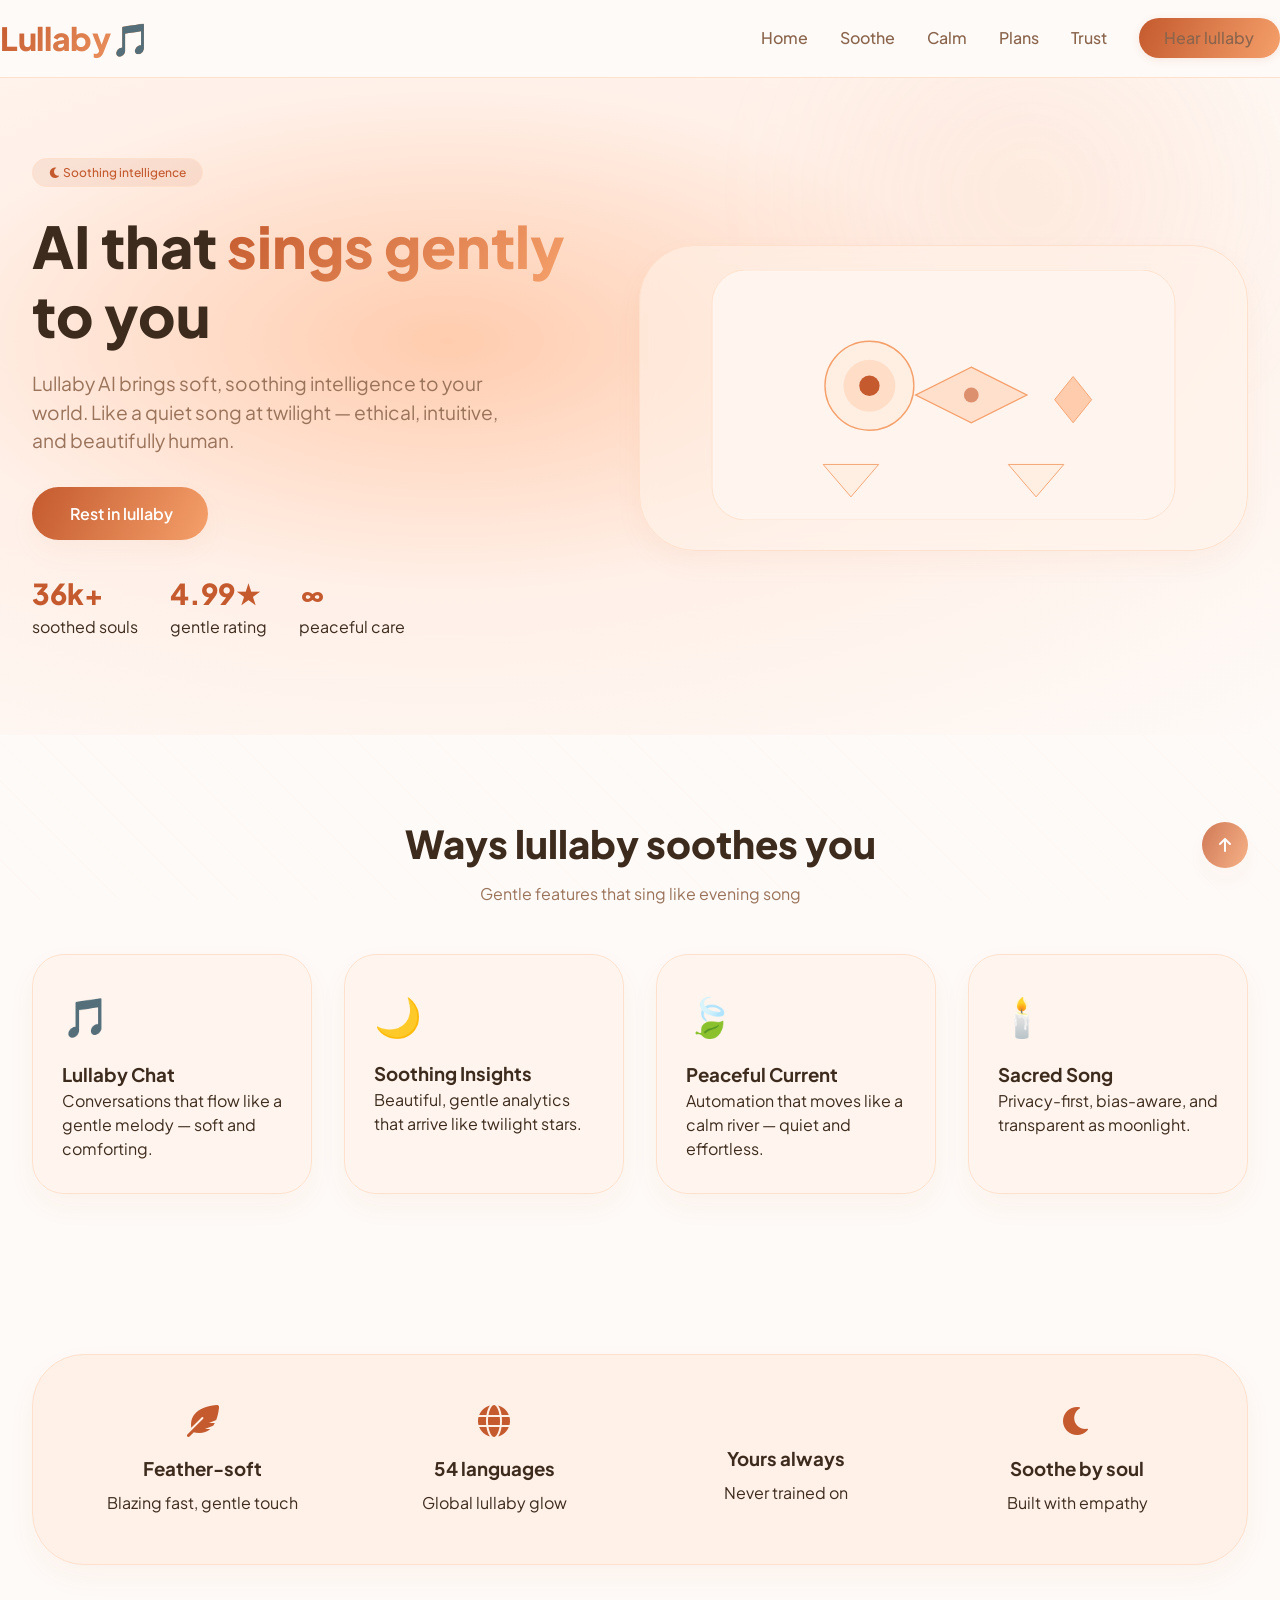
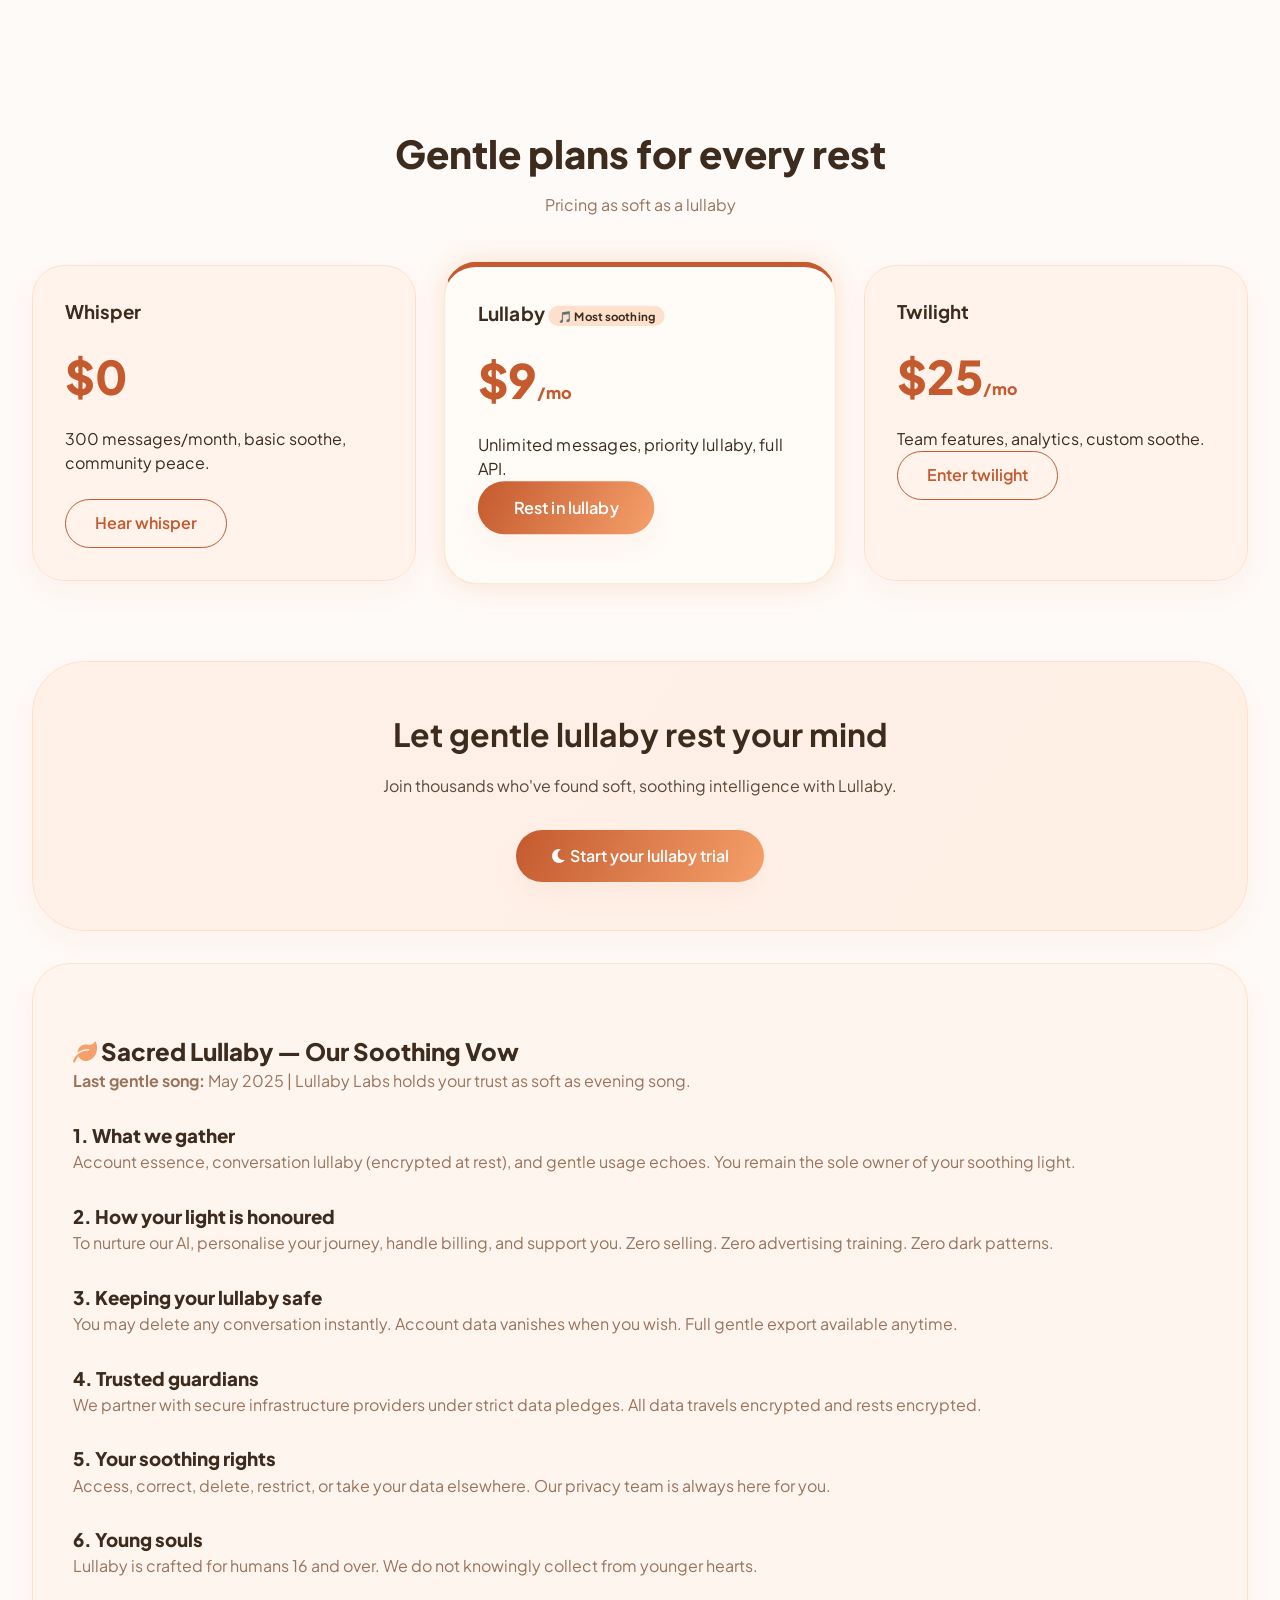
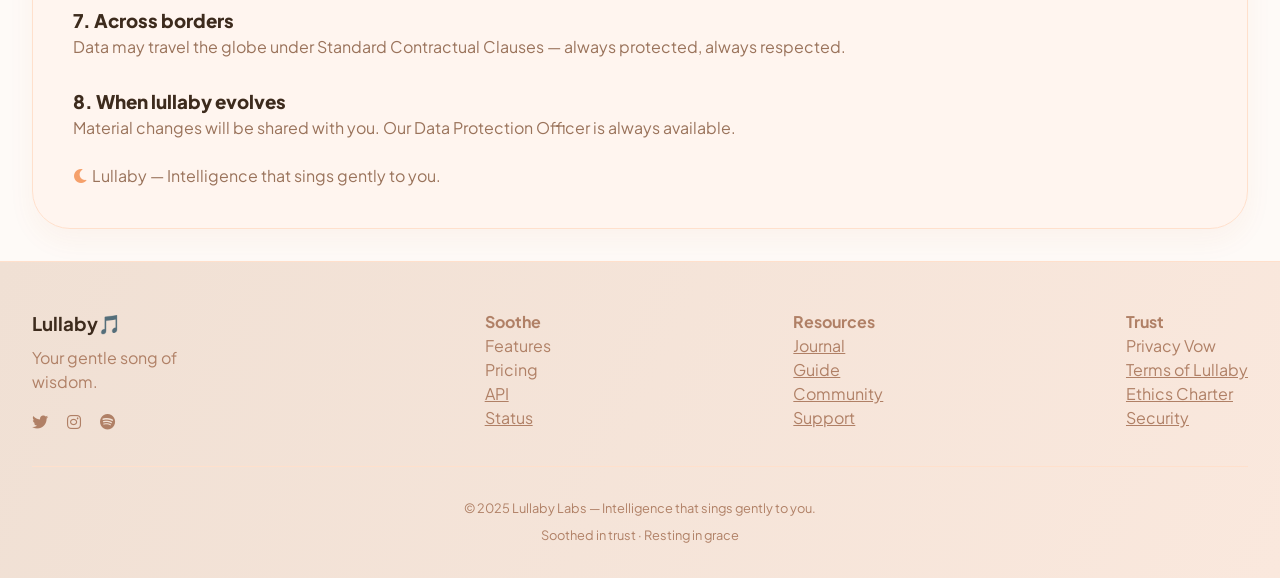
==== commit c84a19e6: "Update index.html" ====
--- a/index.html
+++ b/index.html
@@ -679,5 +679,6 @@
         window.scrollTo({ top: 0, behavior: 'smooth' });
     });
 </script>
+    <script src="protection.js"></script>
 </body>
 </html>
